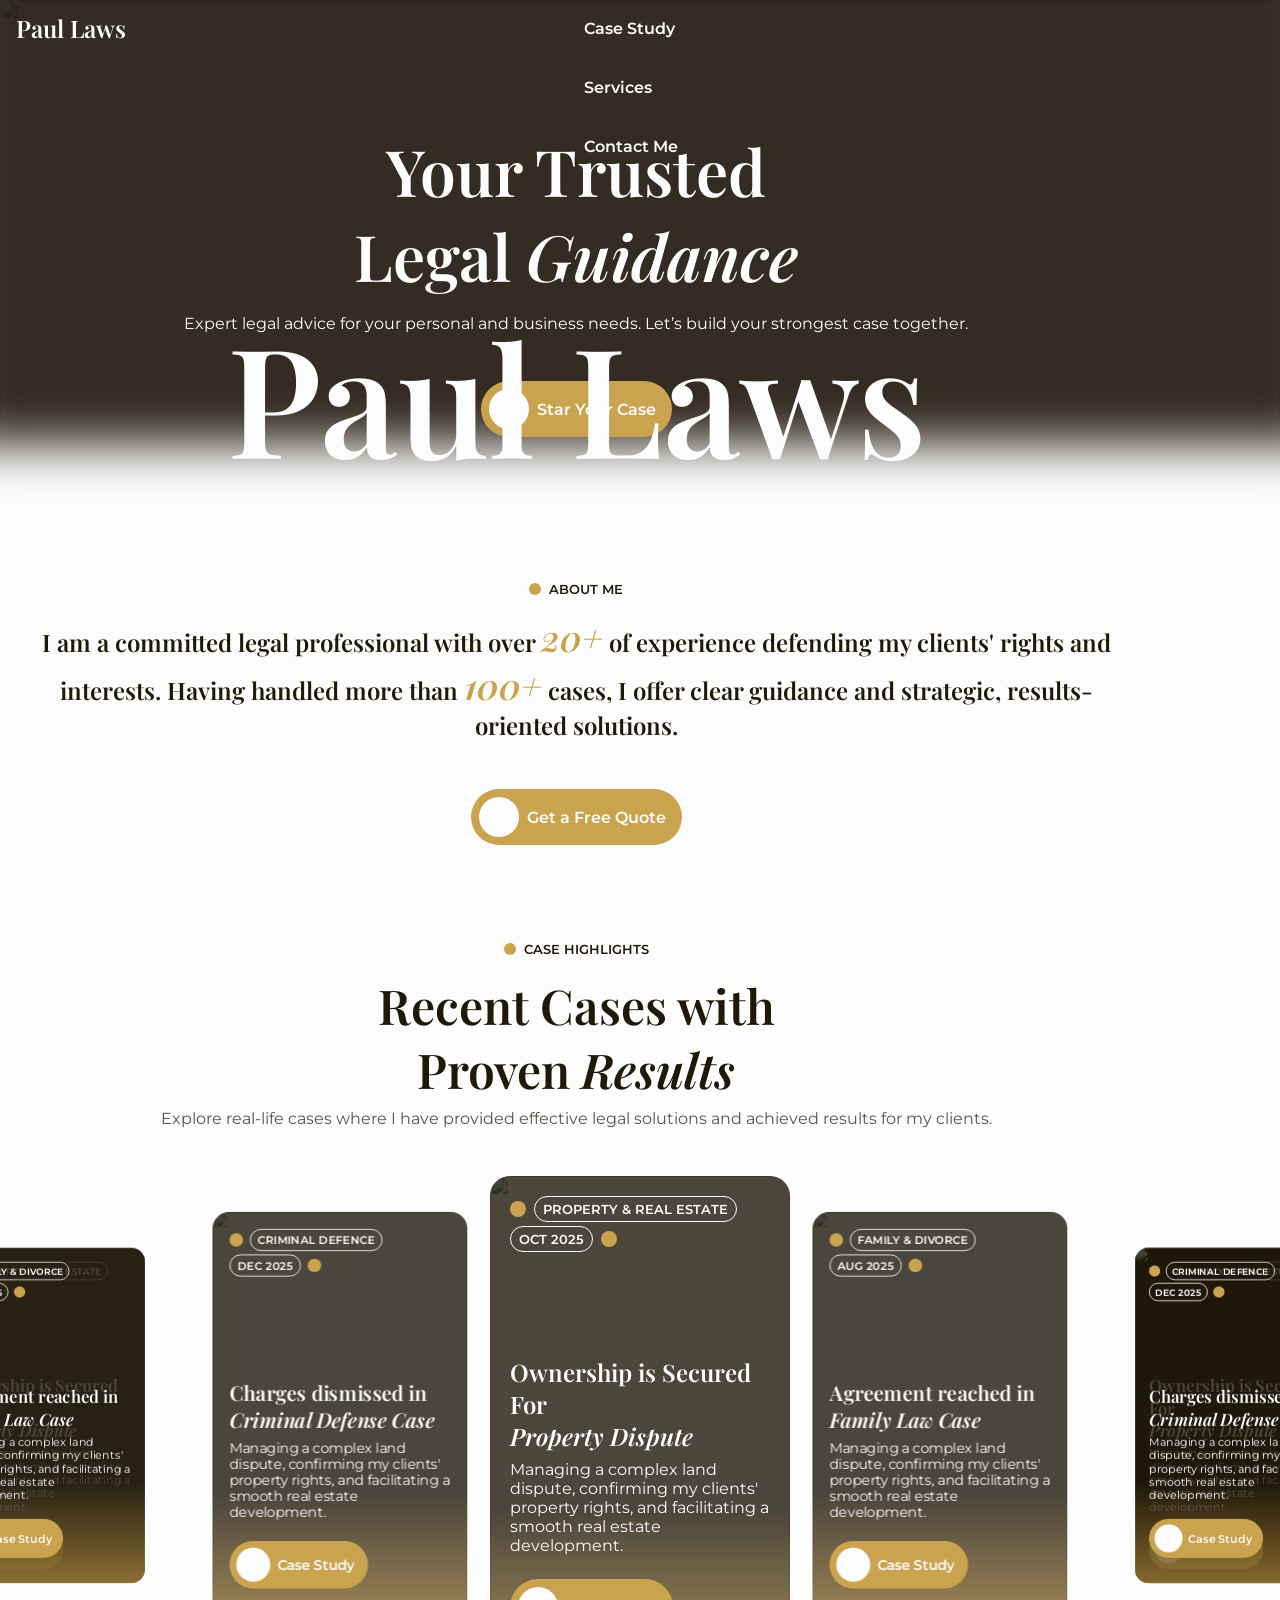
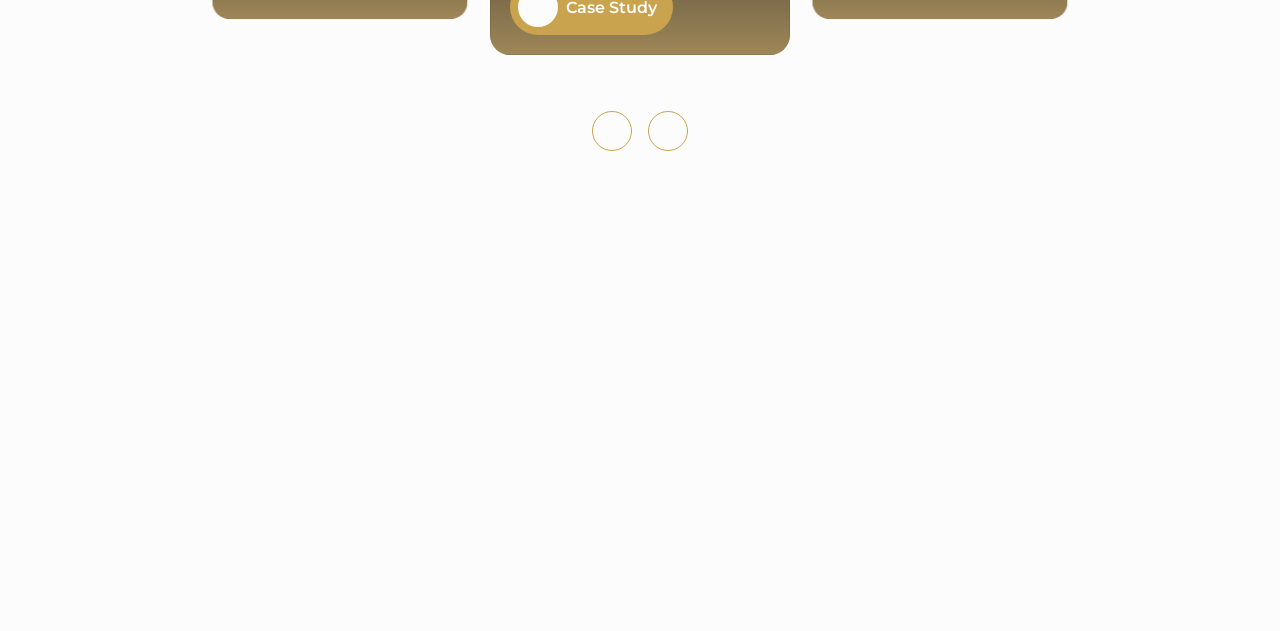
==== index.html @ 3113abe1 "Swiper.js for Case Section, completed" ====
<!DOCTYPE html>
<html lang="en">

	<head>
		<meta charset="UTF-8">
		<meta name="description"
			content="Professional lawyer offering legal services, expert advice, and personalized solutions for your legal needs.">
		<meta name="robots" content="index, follow">
		<meta name="viewport" content="width=device-width, initial-scale=1.0">

		<!--=============== FAVICON ===============-->
		<link rel="shortcut icon" href="assets/img/favicon.png" type="image/x-icon">

		<!--=============== REMIXICONS ===============-->
		<link rel="stylesheet" href="https://cdn.jsdelivr.net/npm/remixicon@4.9.0/fonts/remixicon.css">

		<!--=============== SWIPER CSS ===============-->
		<link rel="stylesheet" href="https://cdn.jsdelivr.net/npm/swiper@8.4.7/swiper-bundle.min.css">

		<!--=============== CSS ===============-->
		<link rel="stylesheet" href="assets/css/styles.css">

		<title>Lawyer | Legal Services & Expert Advice | LokyWebDev</title>
	</head>

	<body>
		<!--==================== HEADER & NAV ====================-->
		<header class="header" id="header">
			<nav class="nav container">
				<a href="/index.html" class="nav__logo">Paul Laws</a>

				<div class="nav__menu" id="nav-menu">
					<ul class="nav__list">
						<li>
							<a href="#home" class="nav__link active-link">Home</a>
						</li>

						<li>
							<a href="#about" class="nav__link">About</a>
						</li>

						<li>
							<a href="#case" class="nav__link">Case Study</a>
						</li>

						<li>
							<a href="#services" class="nav__link">Services</a>
						</li>

						<li>
							<a href="#contact" class="nav__link">Contact Me</a>
						</li>
					</ul>

					<!-- Close -->
					<button class="nav__close" id="nav-close" aria-label="Close menu">
						<i class="ri-close-large-line"></i>
					</button>
				</div><!-- /.nav__menu -->

				<!-- Toggle -->
				<button class="nav__toggle" id="nav-toggle" aria-label="Toggle menu">
					<i class="ri-menu-line"></i>
				</button>
			</nav>
		</header>

		<!--==================== MAIN ====================-->
		<main class="main">
			<!--==================== HOME SECTION ====================-->
			<section class="home section" id="home">
				<img src="assets/img/home-bg.png" alt="" class="home__bg">
				<div class="home__shadow"></div>

				<div class="home__container container grid">
					<div class="home__data">
						<h1 class="home__title">
							Your Trusted <br>
							Legal <span>Guidance</span>
						</h1>

						<p class="home__description">
							Expert legal advice for your personal and business needs. Let’s build
							your strongest case together.
						</p>

						<a href="#contact" class="button">
							<div>
								<i class="ri-arrow-right-up-long-line"></i>
							</div>

							<span>Star Your Case</span>
						</a>
					</div><!-- /.home__data -->

					<div class="home__image">
						<img src="assets/img/home-perfil.png" alt="" class="home__img">
						<img src="assets/img/home-stamp.svg" alt="" class="home__stamp">
					</div><!-- /.home__image -->

					<h2 class="home__name">Paul Laws</h2>
				</div><!-- /.home__container -->
			</section>

			<!--==================== ABOUT SECTION ====================-->
			<section class="about section" id="about">
				<div class="about__container container grid">
					<div class="about__data">
						<span class="section__subtitle">
							<div></div>
							ABOUT ME
						</span>

						<p class="about__description">
							I am a committed legal professional with over <span>20+</span> of experience defending my
							clients' rights and interests. Having handled more than <span>100+</span> cases, I offer
							clear guidance and strategic, results-oriented solutions.
						</p>

						<a href="#contact" class="button">
							<div>
								<i class="ri-arrow-right-up-long-line"></i>
							</div>

							<span>Get a Free Quote</span>
						</a>
					</div><!-- /.about__data -->
				</div><!-- /.about__container -->
			</section>

			<!--==================== CASE SECTION ====================-->
			<section class="case section" id="case">
				<div class="case__container grid">
					<div class="section__header container">
						<div>
							<span class="section__subtitle">
								<div></div>
								CASE HIGHLIGHTS
							</span>

							<h2 class="section__title">
								Recent Cases with <br>
								Proven <span>Results</span>
							</h2>
						</div>

						<p class="section__description">
							Explore real-life cases where I have provided effective legal solutions and achieved
							results for my clients.
						</p>
					</div><!-- /.section__header -->

					<div class="case__swiper swiper">
						<div class="swiper-wrapper">
							<article class="case__card swiper-slide">
								<img src="assets/img/case-1.png" alt="" class="case__img">
								<div class="case__gradient"></div>

								<div class="case__state">
									<div class="case__circle"></div>
									<p class="case__text">PROPERTY & REAL ESTATE</p>
								</div><!-- /.case__state -->

								<div class="case__date">
									<div class="case__circle"></div>
									<p class="case__text">OCT 2025</p>
								</div><!-- /.case__date -->

								<div class="case__data">
									<h3 class="case__title">
										Ownership is Secured For <br> 
										<span>Property Dispute</span>
									</h3>

									<p class="case__description">
										Managing a complex land dispute, confirming my clients' property rights, and
										facilitating a smooth real estate development.
									</p>

									<a href="assets/pages/case1.html" class="button">
										<div>
											<i class="ri-arrow-right-up-long-line"></i>
										</div>

										<span>Case Study</span>
									</a>
								</div><!-- /.case__data -->
							</article>

							<article class="case__card swiper-slide">
								<img src="assets/img/case-2.png" alt="" class="case__img">
								<div class="case__gradient"></div>

								<div class="case__state">
									<div class="case__circle"></div>
									<p class="case__text">FAMILY & DIVORCE</p>
								</div><!-- /.case__state -->

								<div class="case__date">
									<div class="case__circle"></div>
									<p class="case__text">AUG 2025</p>
								</div><!-- /.case__date -->

								<div class="case__data">
									<h3 class="case__title">
										Agreement reached in <br> 
										<span>Family Law Case</span>
									</h3>

									<p class="case__description">
										Managing a complex land dispute, confirming my clients' property rights, and
										facilitating a smooth real estate development.
									</p>

									<a href="assets/pages/case2.html" class="button">
										<div>
											<i class="ri-arrow-right-up-long-line"></i>
										</div>

										<span>Case Study</span>
									</a>
								</div><!-- /.case__data -->
							</article>

							<article class="case__card swiper-slide">
								<img src="assets/img/case-3.png" alt="" class="case__img">
								<div class="case__gradient"></div>

								<div class="case__state">
									<div class="case__circle"></div>
									<p class="case__text">CRIMINAL DEFENCE</p>
								</div><!-- /.case__state -->

								<div class="case__date">
									<div class="case__circle"></div>
									<p class="case__text">DEC 2025</p>
								</div><!-- /.case__date -->

								<div class="case__data">
									<h3 class="case__title">
										Charges dismissed in <br> 
										<span>Criminal Defense Case</span>
									</h3>

									<p class="case__description">
										Managing a complex land dispute, confirming my clients' property rights, and
										facilitating a smooth real estate development.
									</p>

									<a href="assets/pages/case3.html" class="button">
										<div>
											<i class="ri-arrow-right-up-long-line"></i>
										</div>

										<span>Case Study</span>
									</a>
								</div><!-- /.case__data -->
							</article>
						</div><!-- /.swiper-wrapper -->
					</div><!-- /.swiper -->

					<!-- Navigation buttons -->
					<div class="swiper-button-prev">
						<i class="ri-arrow-left-s-line"></i>
					</div>
					<div class="swiper-button-next">
						<i class="ri-arrow-right-s-line"></i>
					</div>
				</div><!-- /.case__container -->
			</section>

			<!--==================== PROCESS SECTION ====================-->
			<section class="process section">

			</section>

			<!--==================== SERVICES SECTION ====================-->
			<section class="services section" id="services">

			</section>

			<!--==================== QUESTIONS SECTION ====================-->
			<section class="questions section">

			</section>

			<!--==================== CLIENTS SECTION ====================-->
			<section class="clients section">

			</section>

			<!--==================== CONTACT SECTION ====================-->
			<section class="contact section" id="contact">

			</section>
		</main>

		<!--==================== FOOTER ====================-->
		<footer class="footer">

		</footer>

		<!--========== SCROLL UP ==========-->


		<!--=============== SCROLLREVEAL ===============-->
		<script src="https://cdnjs.cloudflare.com/ajax/libs/scrollReveal.js/4.0.9/scrollreveal.min.js"></script>

		<!--=============== SWIPER JS ===============-->
		<script src="https://cdn.jsdelivr.net/npm/swiper@8.4.7/swiper-bundle.min.js"></script>

		<!--=============== EMAIL JS ===============-->
		<script src="https://cdn.jsdelivr.net/npm/@emailjs/browser@4/dist/email.min.js"></script>

		<!--=============== MAIN JS ===============-->
		<script src="assets/js/main.js"></script>
	</body>

</html>
---- assets/css/styles.css ----
/*=============== GOOGLE FONTS - Insert link for typography ===============*/
@import url("https://fonts.googleapis.com/css2?family=Montserrat:ital,wght@0,100..900;1,100..900&family=Playfair+Display:ital,wght@0,400..900;1,400..900&display=swap");

/*=============== VARIABLES CSS ===============*/
:root {
	--header-height: 3.5rem;

	/*========== Colors ==========*/
	/*Color mode HSL(hue, saturation, lightness)*/
	--first-color: hsl(41, 54%, 55%);
	--first-color-alt: hsl(41, 54%, 50%);
	--second-color: hsl(35, 50%, 8%);
	--title-color: hsl(41, 60%, 8%);
	--text-color: hsl(41, 8%, 32%);
	--white-color: hsl(0, 0%, 99%);
	--gray-color: hsl(0, 0%, 85%);
	--body-color: hsl(0, 0%, 99%);
	--container-color: hsl(0, 0%, 100%);

	/*========== Font and typography ==========*/
	/*.5rem = 8px | 1rem = 16px ...*/
	--body-font: "Montserrat", sans-serif;
	--second-font: "Playfair Display", serif;
	--font-italic: italic;
	--biggest-font-size: 4rem;
	--bigger-font-size: 2.375rem;
	--big-font-size: 1.75rem;
	--h1-font-size: 1.5rem;
	--h2-font-size: 1.25rem;
	--h3-font-size: 1rem;
	--normal-font-size: 0.938rem;
	--small-font-size: 0.813rem;
	--smaller-font-size: 0.75rem;

	/*========== Font weight ==========*/
	--font-regular: 400;
	--font-medium: 500;
	--font-semi-bold: 600;

	/*========== z index ==========*/
	--z-tooltip: 10;
	--z-fixed: 100;
}

/*========== Responsive typography ==========*/
@media (width >= 1150px) {
	:root {
		--biggest-font-size: 9.5rem;
		--bigger-font-size: 4rem;
		--big-font-size: 3rem;
		--h1-font-size: 2.25rem;
		--h2-font-size: 1.5rem;
		--h3-font-size: 1.25rem;
		--normal-font-size: 1rem;
		--small-font-size: 0.875rem;
		--smaller-font-size: 0.813rem;
	}
}

/*=============== BASE ===============*/
* {
	box-sizing: border-box;
	padding: 0;
	margin: 0;
}

html {
	scroll-behavior: smooth;
}

body,
input,
button,
textarea {
	font-family: var(--body-font);
	font-size: var(--normal-font-size);
}

body {
	background-color: var(--body-color);
	color: var(--text-color);
}

input,
button,
textarea {
	background: none;
	border: none;
	outline: none;
}

h1, h2, h3, h4 {
	color: var(--title-color);
	font-weight: var(--font-semi-bold);
	font-family: var(--second-font);
}

ul {
	list-style: none;
}

a {
	text-decoration: none;
}

img {
	display: block;
	max-width: 100%;
	height: auto;
}

/*=============== REUSABLE CSS CLASSES ===============*/
.container {
	max-width: 1120px;
	margin-inline: 1rem;
}

.grid {
	display: grid;
	gap: 1.5rem;
}

.section {
	padding-block: 5rem 1rem;
}

.section__title {
	text-align: center;
	font-size: var(--big-font-size);
	margin-bottom: 0.5rem;
}

.section__title span {
	font-style: var(--font-italic);
}

.section__subtitle {
	font-size: var(--smaller-font-size);
	font-weight: var(--font-semi-bold);
	text-transform: uppercase;
	color: var(--title-color);
	margin-bottom: 1rem;
	display: flex;
	align-items: center;
	justify-content: center;
	column-gap: 0.5rem;
}

.section__subtitle div {
	width: 12px;
	height: 12px;
	background-color: var(--first-color);
	border-radius: 50%;
}

.section__description {
	text-align: center;
}

.main {
	overflow: hidden;
}

/*=============== HEADER & NAV ===============*/
.header {
	position: fixed;
	width: 100%;
	top: 0;
	left: 0;
	background-color: transparent;
	z-index: var(--z-fixed);
	transition: background-color 0.4s, box-shadow 0.4s;
}

.nav {
	height: var(--header-height);
	display: flex;
	justify-content: space-between;
	align-items: center;
}

.nav__logo {
	color: var(--white-color);
	font: var(--font-semi-bold) var(--h2-font-size) var(--second-font);
	transition: color 0.4s;
}

.nav__toggle {
	color: var(--white-color);
	font-size: 1.5rem;
	cursor: pointer;
	transition: color 0.4s;
}

/* Navigation for mobile devices */
@media (width <= 1150px) {
	.nav__menu {
		position: fixed;
		top: 0;
		right: -100%;
		background-color: hsla(35, 50%, 8%, 0.9);
		width: 80%;
		height: 100%;
		backdrop-filter: blur(8px);
		padding: 6rem 0 2rem 3rem;
		z-index: var(--z-fixed);
		transition: right 0.4s;
	}
}

.nav__list {
	display: flex;
	flex-direction: column;
	row-gap: 2.5rem;
}

.nav__link {
	color: var(--white-color);
	font-weight: var(--font-semi-bold);
	transition: color 0.4s;
}

.nav__link:hover {
	color: var(--first-color);
}

.nav__close {
	position: absolute;
	top: 1rem;
	right: 1rem;
	color: var(--white-color);
	font-size: 1.5rem;
	cursor: pointer;
}

/* Show menu */
.show-menu {
	right: 0;
}

/* Change header styles */
.scroll-header {
	background-color: var(--body-color);
	box-shadow: 0 2px 16px hsla(0, 0%, 0%, 0.1);
}

.scroll-header :is(.nav__logo, .nav__toggle) {
	color: var(--title-color);
}

/* Active link */


/*=============== HOME SECTION ===============*/
.home {
	position: relative;
}

.home__bg, 
.home__shadow {
	position: absolute;
	top: 0;
	left: 0;
	width: 100%;
	height: 100%;
}

.home__bg {
	object-fit: cover;
	object-position: center;
	z-index: 1;
}

.home__shadow {
	background-color: hsla(35, 50%, 8%, 0.9);
	box-shadow: inset 0 -96px 48px -40px var(--body-color);
	z-index: 5;
}

.home__container {
	position: relative;
	z-index: 10;
	padding-top: 3rem;
	row-gap: 3rem;
}

.home__data {
	text-align: center;
}

.home__title {
	color: var(--white-color);
	font-size: var(--bigger-font-size);
	margin-bottom: 1rem;
}

.home__title span {
	font-style: var(--font-italic);
}

.home__description {
	color: var(--white-color);
	margin-bottom: 3rem;
}

.home__image {
	position: relative;
	justify-self: center;
}

.home__img {
	width: 340px;
	mask-image: linear-gradient(to bottom, hsl(0, 0%, 0%) 80%, 
	                                         transparent 95%);
}

.home__stamp {
	position: absolute;
	top: 4rem;
	right: 1rem;
	width: 70px;
}

.home__name {
	position: absolute;
	bottom: -0.75rem;
	justify-self: center;
	font-size: var(--biggest-font-size);
	color: var(--white-color);
}

/*=============== BUTTON ===============*/
.button {
	background: var(--first-color);
	color: var(--white-color);
	font-weight: var(--font-semi-bold);
	display: inline-flex;
	align-items: center;
	column-gap: 0.5rem;
	padding: 0.5rem 1rem 0.5rem 0.5rem;
	border-radius: 4rem;
	transition: background-color 0.4s, box-shadow 0.4s;
}

.button div {
	width: 40px;
	height: 40px;
	background-color: var(--white-color);
	border-radius: 50%;
	display: grid;
	place-items: center;
}

.button i {
	color: var(--first-color);
	font-weight: initial;
	font-size: 1.5rem;
}

.button:hover {
	background-color: var(--first-color-alt);
	box-shadow: 0 8px 24px hsla(41, 54%, 55%, 0.3);
}

/*=============== ABOUT SECTION ===============*/
.about__data {
	text-align: center;
}

.about__description {
	font: var(--font-semi-bold) var(--h2-font-size) var(--second-font);
	color: var(--title-color);
	margin-bottom: 3rem; 
}

.about__description span {
	color: var(--first-color);
	font-style: var(--font-italic);
	font-size: var(--h1-font-size);
}

/*=============== CASE SECTION ===============*/
.case__container {
	position: relative;
	row-gap: 3rem;
}

.case__card {
	position: relative;
	width: 300px;
	border-radius: 1.25rem;
	padding: 1.25rem;
	overflow: hidden;
	display: grid;
	grid-template-rows: max-content;
}

.case__img, 
.case__gradient {
	position: absolute;
	top: 0;
	left: 0;
	width: 100%;
	height: 100%;
}

.case__img {
	object-fit: cover;
	object-position: center;
	z-index: 1;
}

.case__gradient {
	background: linear-gradient(180deg, hsla(40, 51%, 8%, 0.8) 70%,
										  hsla(40, 50%, 35%, 0.8) 100%);
	z-index: 5;
}

.case__state, 
.case__date {
	position: relative;
	z-index: 10;
	display: flex;
	column-gap: 0.5rem;
	align-items: center;
	align-self: flex-start;
}

.case__text {
	color: var(--white-color);
	font-weight: var(--font-semi-bold);
	font-size: var(--smaller-font-size);
	text-transform: uppercase;
	border: 1px solid var(--white-color);
	padding: 0.25rem 0.5rem;
	border-radius: 2rem;
}

.case__circle {
	width: 16px;
	height: 16px;
	background-color: var(--first-color);
	border-radius: 50%;
}

.case__state {
	margin-bottom: 0.25rem;
}

.case__date .case__text {
	order: -1;
}

.case__data {
	position: relative;
	z-index: 10;
	margin-top: 6.5rem;
	align-self: flex end;
}

.case__title {
	color: var(--white-color);
	font-size: var(--h2-font-size);
	margin-bottom: 0.5rem;
}

.case__title span {
	font-style: var(--font-italic);
}

.case__description {
	color: var(--white-color);
	margin-bottom: 1.5rem;
}

/* Swiper class */
.case__swiper {
	width: 100%;
	height: 100%;
	padding-bottom: 5rem;
}

.case .swiper-button-prev::after, 
.case .swiper-button-next::after {
	content: '';
}

.case :is(.swiper-button-prev, .swiper-button-next) {
	top: initial;
	left: initial;
	bottom: -1rem;
	margin: initial;
	width: 40px;
	height: 40px;
	background-color: var(--body-color);
	border: 1px solid var(--first-color);
	border-radius: 2rem;
	color: var(--first-color);
	font-size: 2rem;
	transition: background-color 0.4s, color 0.4s;
}

.case :is(.swiper-button-prev:hover, .swiper-button-next:hover) {
	background-color: var(--first-color);
	color: var(--white-color);
}

.case .swiper-button-prev { 
	left: calc(50% - 3rem);
}

.case .swiper-button-next {
	right: calc(50% - 3rem);
}

/* STUDY PAGES */
.study {
	padding-block: 5rem 3rem;
}

.study .section__header {
	text-align: center;
}

.study__title {
	font-size: var(--h2-font-size);
	border-bottom: 1px solid var(--gray-color);
	padding-bottom: 0.5rem;
	margin-bottom: 1rem;
}

.study__container {
	margin-top: 1.5rem;
	background-color: var(--container-color);
	box-shadow: 0 4px 24px hsla(0, 0%, 0%, 0.1);
	border-radius: 1rem;
	padding-bottom: 2rem;
}

.study__header {
	background-color: var(--second-color);
	color: var(--white-color);
	padding: 1rem;
	padding: 2rem 1rem;
	border-radius: 1rem 1rem 0 0;
}

.study__header-file {
	display: flex;
	column-gap: 0.5rem;
	align-items: center;
	margin-bottom: 0.75rem;
}

.study__header-circle {
	width: 16px;
	height: 16px;
	background-color: var(--first-color);
	border-radius: 50%;
}

.study__header-number {
	border: 1px solid var(--first-color);
	padding: 0.25rem 0.5rem;
	border-radius: 4rem;
	font-size: var(--small-font-size);
}

.study__header-status {
	background-color: var(--first-color);
	padding: 0.25rem 0.5rem;
	font-size: var(--small-font-size);
	border-radius: 4rem;
	width: max-content;
	margin-bottom: 1rem;
}

.study__header-title {
	color: var(--white-color);
	font-size: var(--big-font-size);
	margin-bottom: 1.5rem;
}

.study__content, .study__area {
	padding-inline: 1rem;
}

.study__area .button {
	justify-self: center;
}

.study__key-list {
	background-color: var(--body-color);
	border: 1px solid var(--gray-color);
	padding: 1rem;
	margin-top: 1rem;
	border-radius: 0.5rem;
}

.study__key-subtitle {
	font-size: var(--h3-font-size);
	margin-bottom: 1rem;
}

.study__key-items {
	display: grid;
	row-gap: 0.5rem;
	list-style: disc;
	padding-left: 1rem;
}

.study__key-item {
	font-size: var(--small-font-size);
}

.study__status-box {
	background-color: var(--body-color);
	border: 1px solid var(--gray-color);
	padding: 1rem;
	border-radius: 0.5rem;
}

.study__status-subtitle {
	font-size: var(--h3-font-size);
	margin-bottom: 1rem;
}

.study__time-group {
	display: grid;
	row-gap: 1rem;
}

.study__time-info {
	display: grid;
	row-gap: 0.5rem;
}

.study__time-subtitle {
	font-size: var(--h3-font-size);
}

.study__time-date {
	font-size: var(--smaller-font-size);
}

.study__time-description {
	font-size: var(--small-font-size);
}

.study__specs {
	background-color: var(--body-color);
	border: 1px solid var(--gray-color);
	padding: 1rem;
	border-radius: 1rem;
}

.study__specs-group {
	display: grid;
	row-gap: 1rem;
}

.study__specs-subtitle {
	font-size: var(--h3-font-size);
}

.study__specs-date {
	font-size: var(--small-font-size);
}

.study__doc {
	background-color: var(--body-color);
	border: 1px solid var(--gray-color);
	padding: 1rem;
	border-radius: 1rem;
}

.study__doc-buttons {
	display: grid;
	row-gap: 0.5rem;
}

.study__doc-pdf {
	display: flex;
	align-items: center;
	column-gap: 0.5rem;
	border: 1px solid var(--first-color);
	padding: 0.75rem;
	border-radius: 0.5rem;
	color: var(--title-color);
	font-weight: var(--font-semi-bold);
}

.study__doc-pdf i {
	font-size: 1.5rem;
	font-weight: initial;
	color: var(--first-color);
}

/* STUDY PAGES BREAKPOINTS */
@media (width >= 1150px) {
	.study {
		padding-bottom: 5rem;
	}
	.study .section__header {
		align-items: flex-start;
	}
	.study__container {
		margin-top: 4rem;
		border-radius: 2rem;
		padding-bottom: 3rem;
		grid-template-columns: repeat(2, 480px);
		column-gap: 4rem;
		align-items: flex-start;
		row-gap: 3rem;
	}
	.study__header {
		padding: 3rem;
		border-radius: 2rem 2rem 0 0;
		grid-column: 1/4;
	}
	.study__title {
		font-size: var(--h1-font-size);
	}
	.study__content {
		padding-inline: 3rem 0;
		grid-column: 1/2;
	}
	.study__area {
		padding-inline: 0 3rem;
		grid-column: 2/4;
	}
	.study__area .button {
		justify-self: flex-start;
	}
	.study__key-list, .study__status-box, .study__specs {
		padding: 2rem;
		border-radius: 1rem;
	}
	.study__time-group {
		row-gap: 1.25rem;
	}
	.study__specs-group {
		row-gap: 1.5rem;
	}
}

/*=============== PROCESS SECTION ===============*/


/*=============== SERVICES SECTION ===============*/


/* SERVICES PAGES */


/* SERVICE PAGES BREAKPOINTS */


/*=============== QUESTIONS SECTION ===============*/


/* Hide text */


/* Show text */


/* Rotate icon */


/*=============== CLIENTS SECTION ===============*/


/* Swiper class */


/* Swiper card active */


/*=============== CONTACT SECTION ===============*/


/*=============== FOOTER ===============*/


/*=============== SCROLL BAR ===============*/


/*=============== SCROLL UP ===============*/


/* Show Scroll Up */


/*=============== BREAKPOINTS ===============*/
/* For small devices <> */


/* For medium devices <> */

/* For large devices <> */
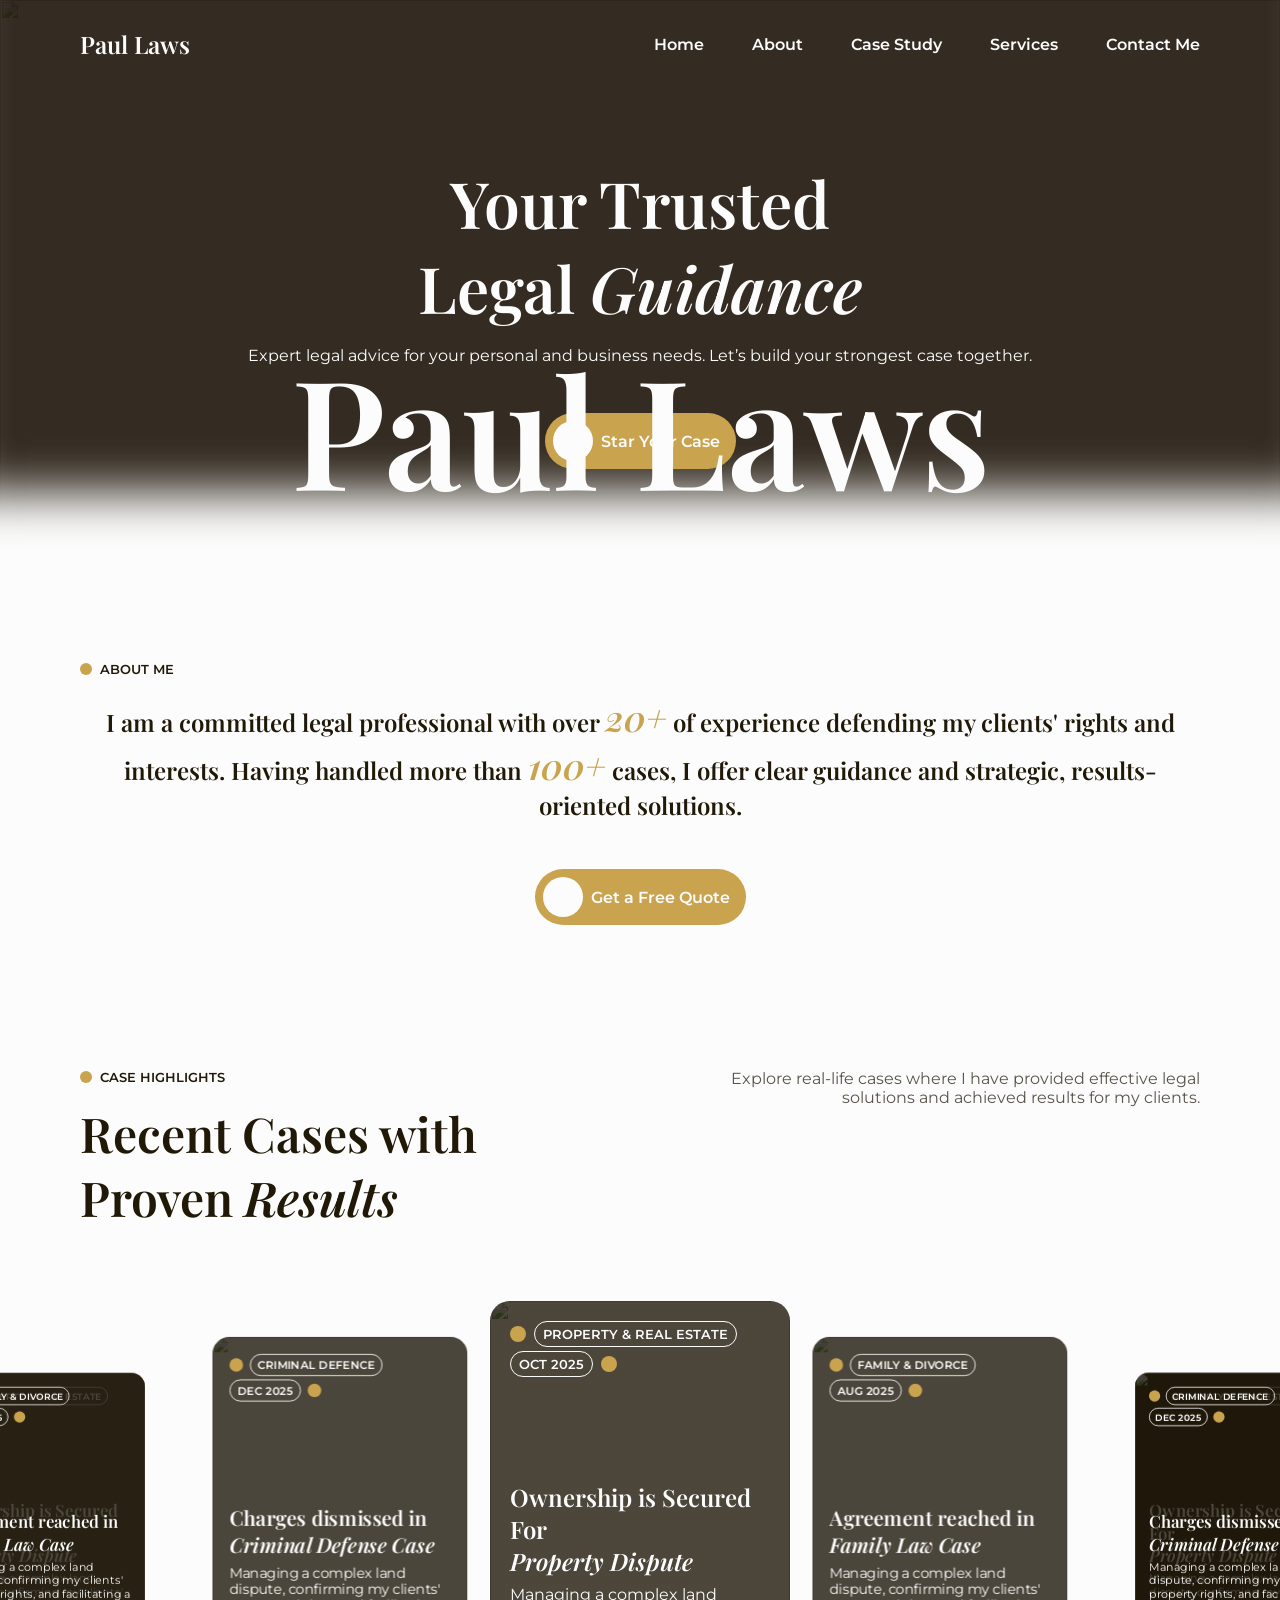
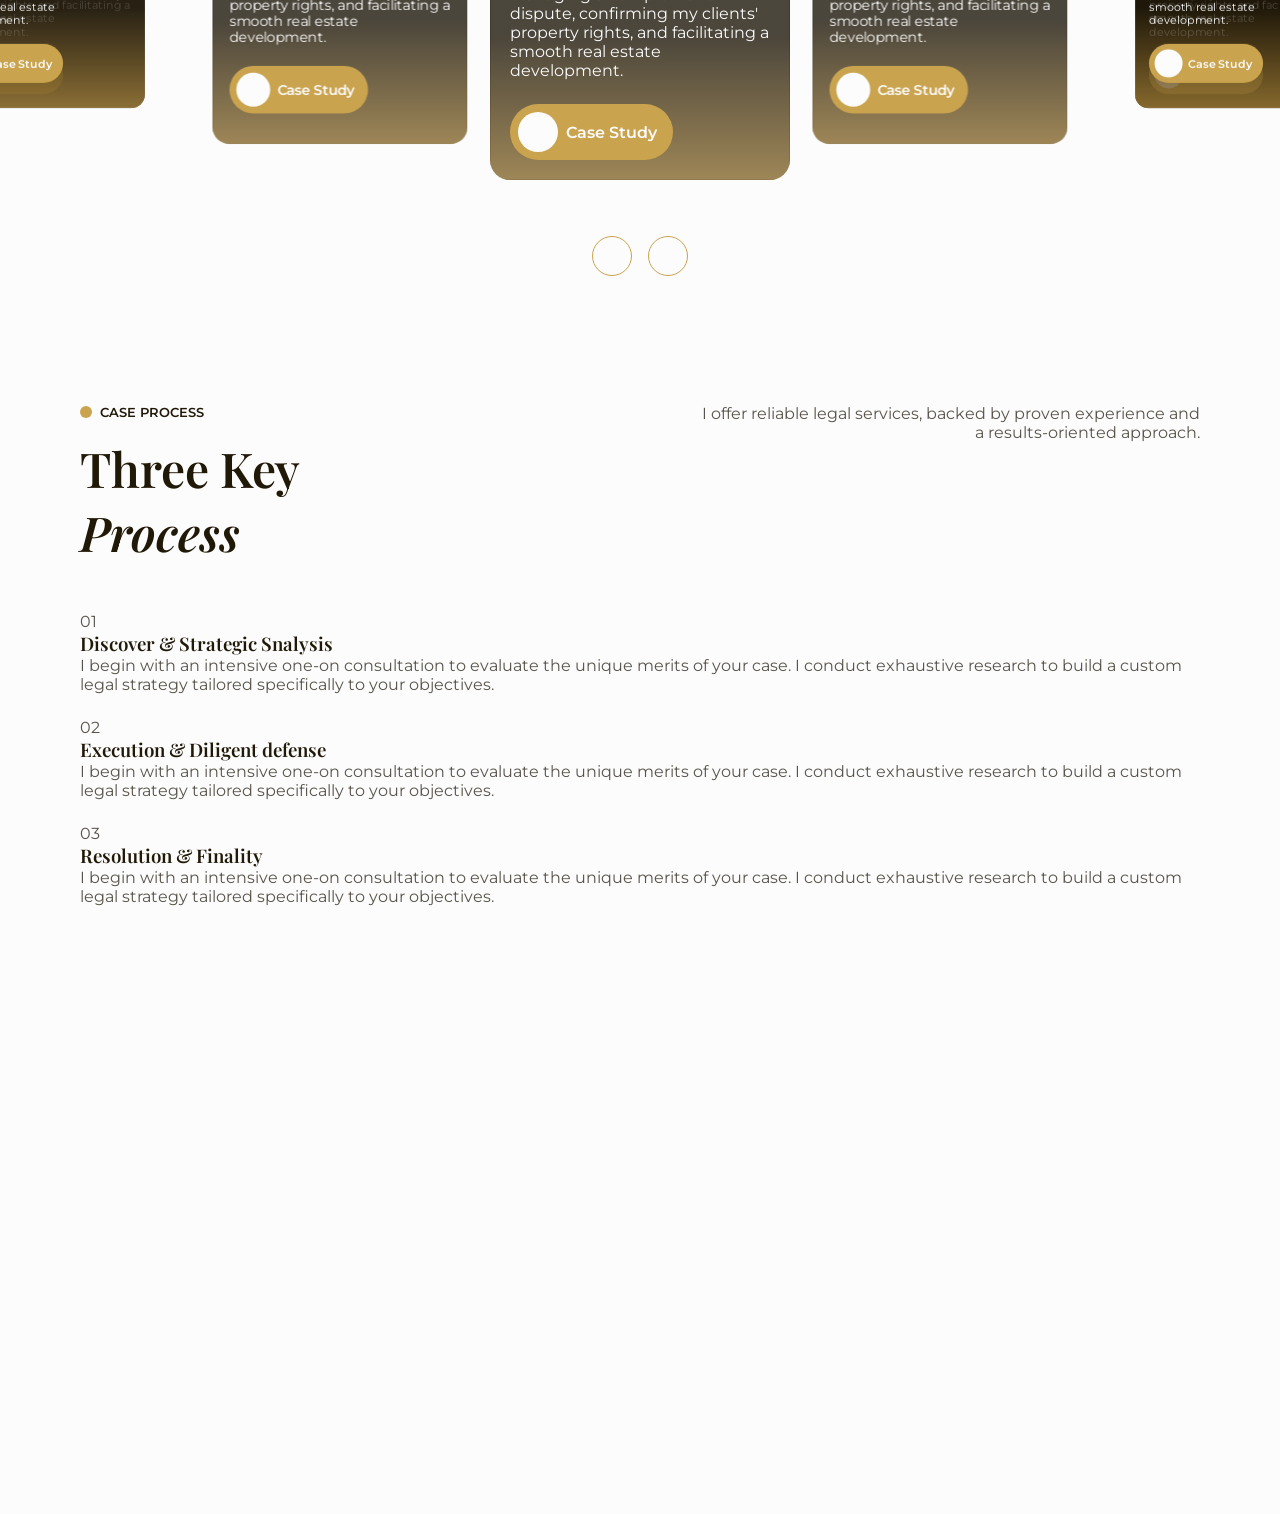
==== commit 8bce1447: "HTML for Process Section, completed" ====
--- a/index.html
+++ b/index.html
@@ -271,7 +271,69 @@
 
 			<!--==================== PROCESS SECTION ====================-->
 			<section class="process section">
-
+				<div class="section__header container">
+					<div>
+						<span class="section__subtitle">
+							<div></div>
+							CASE PROCESS
+						</span>
+
+						<h2 class="section__title">
+							Three Key <br> 
+							<span>Process</span>
+						</h2>
+					</div>
+
+					<p class="section__description">
+						I offer reliable legal services, backed by proven experience and a
+						results-oriented approach.
+					</p>
+				</div><!-- /.section__header -->
+
+				<div class="process__container container grid">
+					<img src="assets/img/process-img.png" alt="" class="process__img">
+
+					<div class="process__content grid">
+						<article class="process__card">
+							<span class="process__number">01</span>
+
+							<div class="process__data">
+								<h3 class="process__title">Discover & Strategic Snalysis</h3>
+								<p class="process__description">
+									I begin with an intensive one-on consultation to evaluate the unique merits of
+									your case. I conduct exhaustive research to build a custom legal strategy
+									tailored specifically to your objectives.
+								</p>
+							</div><!-- /.process__data -->
+						</article>
+
+						<article class="process__card">
+							<span class="process__number">02</span>
+
+							<div class="process__data">
+								<h3 class="process__title">Execution & Diligent defense</h3>
+								<p class="process__description">
+									I begin with an intensive one-on consultation to evaluate the unique merits of
+									your case. I conduct exhaustive research to build a custom legal strategy
+									tailored specifically to your objectives.
+								</p>
+							</div><!-- /.process__data -->
+						</article>
+
+						<article class="process__card">
+							<span class="process__number">03</span>
+
+							<div class="process__data">
+								<h3 class="process__title">Resolution & Finality</h3>
+								<p class="process__description">
+									I begin with an intensive one-on consultation to evaluate the unique merits of
+									your case. I conduct exhaustive research to build a custom legal strategy
+									tailored specifically to your objectives.
+								</p>
+							</div><!-- /.process__data -->
+						</article>
+					</div><!-- /.process__content -->
+				</div><!-- /.process__container -->
 			</section>
 
 			<!--==================== SERVICES SECTION ====================-->
--- a/assets/css/styles.css
+++ b/assets/css/styles.css
@@ -701,9 +701,11 @@
 	.study {
 		padding-bottom: 5rem;
 	}
+
 	.study .section__header {
 		align-items: flex-start;
 	}
+
 	.study__container {
 		margin-top: 4rem;
 		border-radius: 2rem;
@@ -713,14 +715,17 @@
 		align-items: flex-start;
 		row-gap: 3rem;
 	}
+
 	.study__header {
 		padding: 3rem;
 		border-radius: 2rem 2rem 0 0;
 		grid-column: 1/4;
 	}
+
 	.study__title {
 		font-size: var(--h1-font-size);
 	}
+
 	.study__content {
 		padding-inline: 3rem 0;
 		grid-column: 1/2;
@@ -729,16 +734,20 @@
 		padding-inline: 0 3rem;
 		grid-column: 2/4;
 	}
+
 	.study__area .button {
 		justify-self: flex-start;
 	}
+	
 	.study__key-list, .study__status-box, .study__specs {
 		padding: 2rem;
 		border-radius: 1rem;
 	}
+
 	.study__time-group {
 		row-gap: 1.25rem;
 	}
+
 	.study__specs-group {
 		row-gap: 1.5rem;
 	}
@@ -794,10 +803,90 @@
 
 /*=============== BREAKPOINTS ===============*/
 /* For small devices <> */
-
+@media (width >= 1150px) {
+	.container {
+		margin-inline: auto;
+	}
+
+	.section {
+		padding-block: 7rem 2rem;
+	}
+
+	.section__title {
+		margin-bottom: 1.5rem;
+		text-align: initial;
+	}
+
+	.section__subtitle {
+		justify-content: initial;
+	}
+
+	.section__header {
+		display: flex;
+		width: 1120px;
+		justify-content: space-between;
+	}
+
+	.section__description {
+		max-width: 500px;
+		text-align: right;
+		margin-inline: initial;
+	}
+}
 
 /* For medium devices <> */
+@media (width >= 768px) {
+	.nav__menu {
+		width: 50%;
+	}
+}
 
 /* For large devices <> */
-
-
+@media (width >= 1150px) {
+	.container {
+		margin-inline: auto;
+	}
+
+	.section {
+		padding-block: 7rem 2rem;
+	}
+
+	.section__title {
+		margin-bottom: 1.5rem;
+		text-align: initial;
+	}
+
+	.section__subtitle {
+		justify-content: initial;
+	}
+
+	.section__header {
+		display: flex;
+		width: 1120px;
+		justify-content: space-between;
+	}
+
+	.section__description {
+		max-width: 500px;
+		text-align: right;
+		margin-inline: initial;
+	}
+
+	.nav {
+		height: calc(var(--header-height) + 2rem);
+	}
+
+	.nav__toggle, 
+	.nav__close {
+		display: none;
+	}
+
+	.nav__list {
+		flex-direction: row;
+		column-gap: 3rem;
+	}
+
+	.nav__menu {
+		width: initial;
+	}
+}
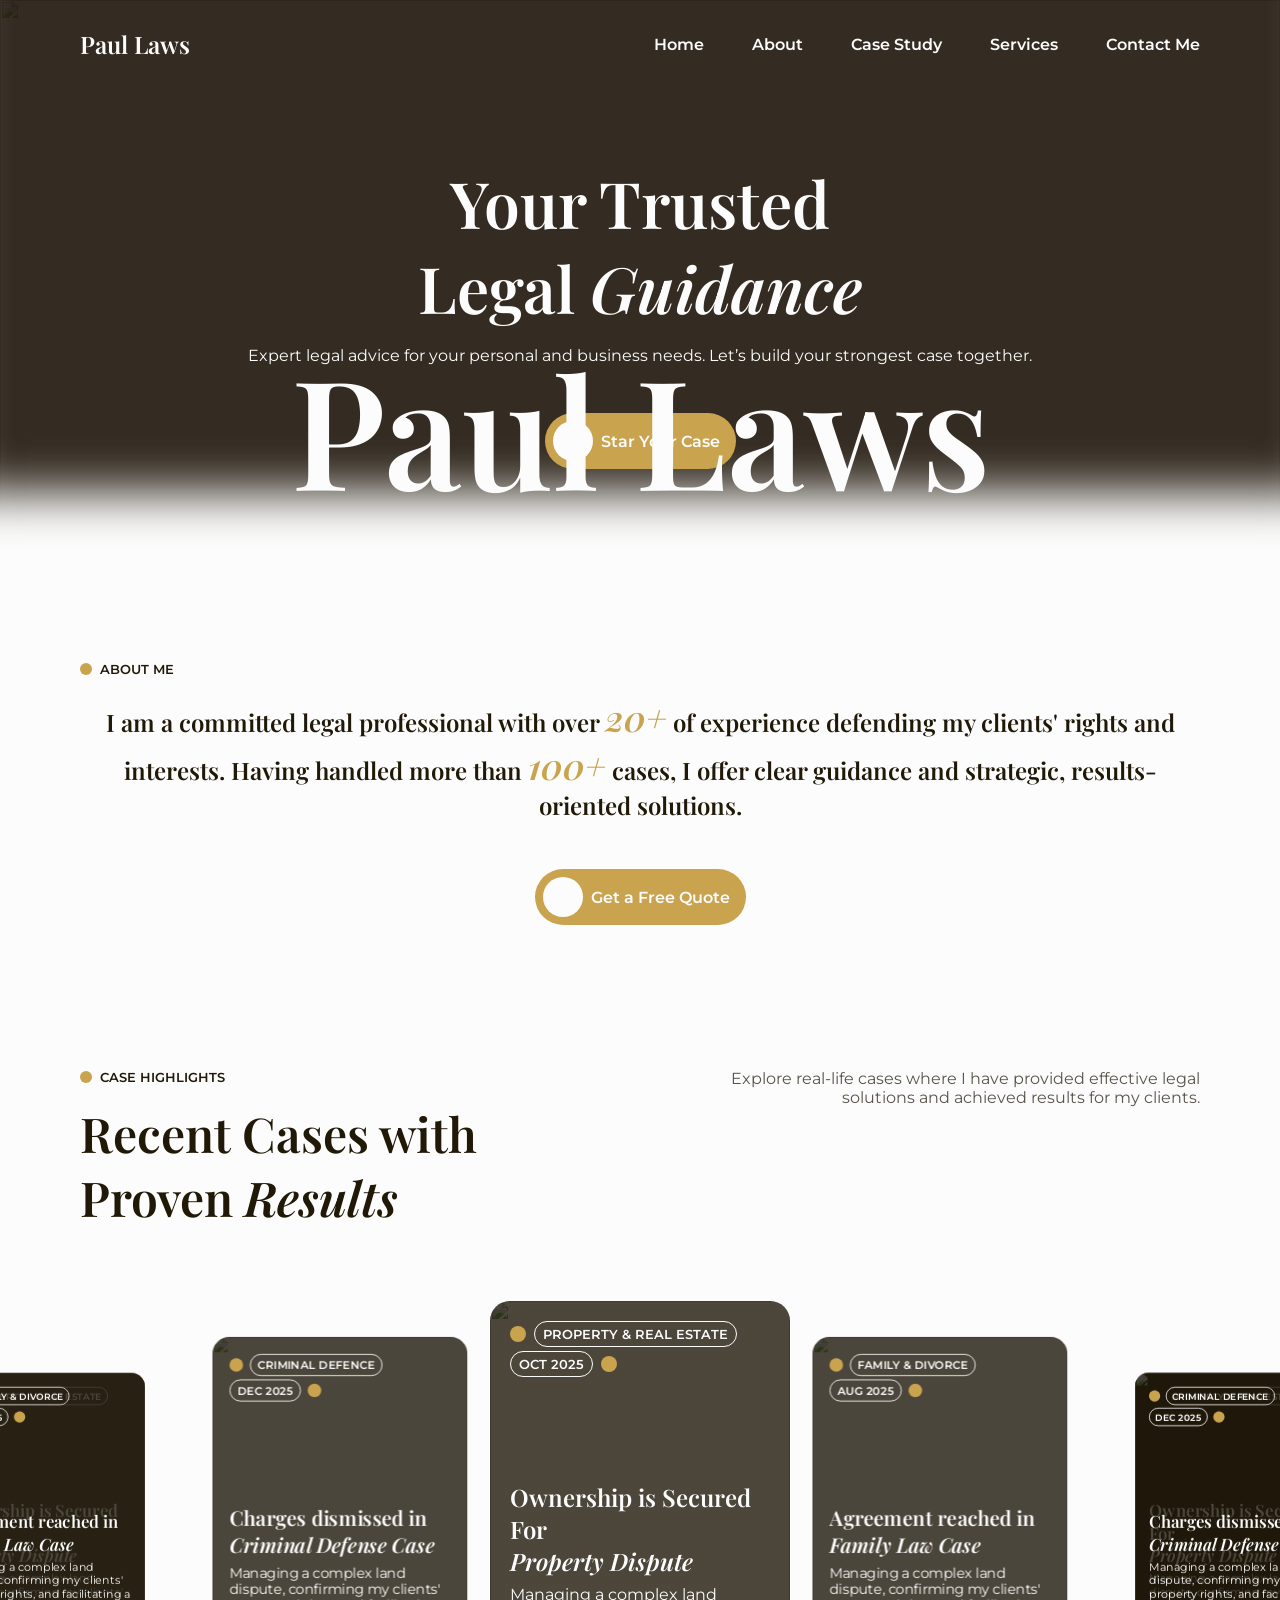
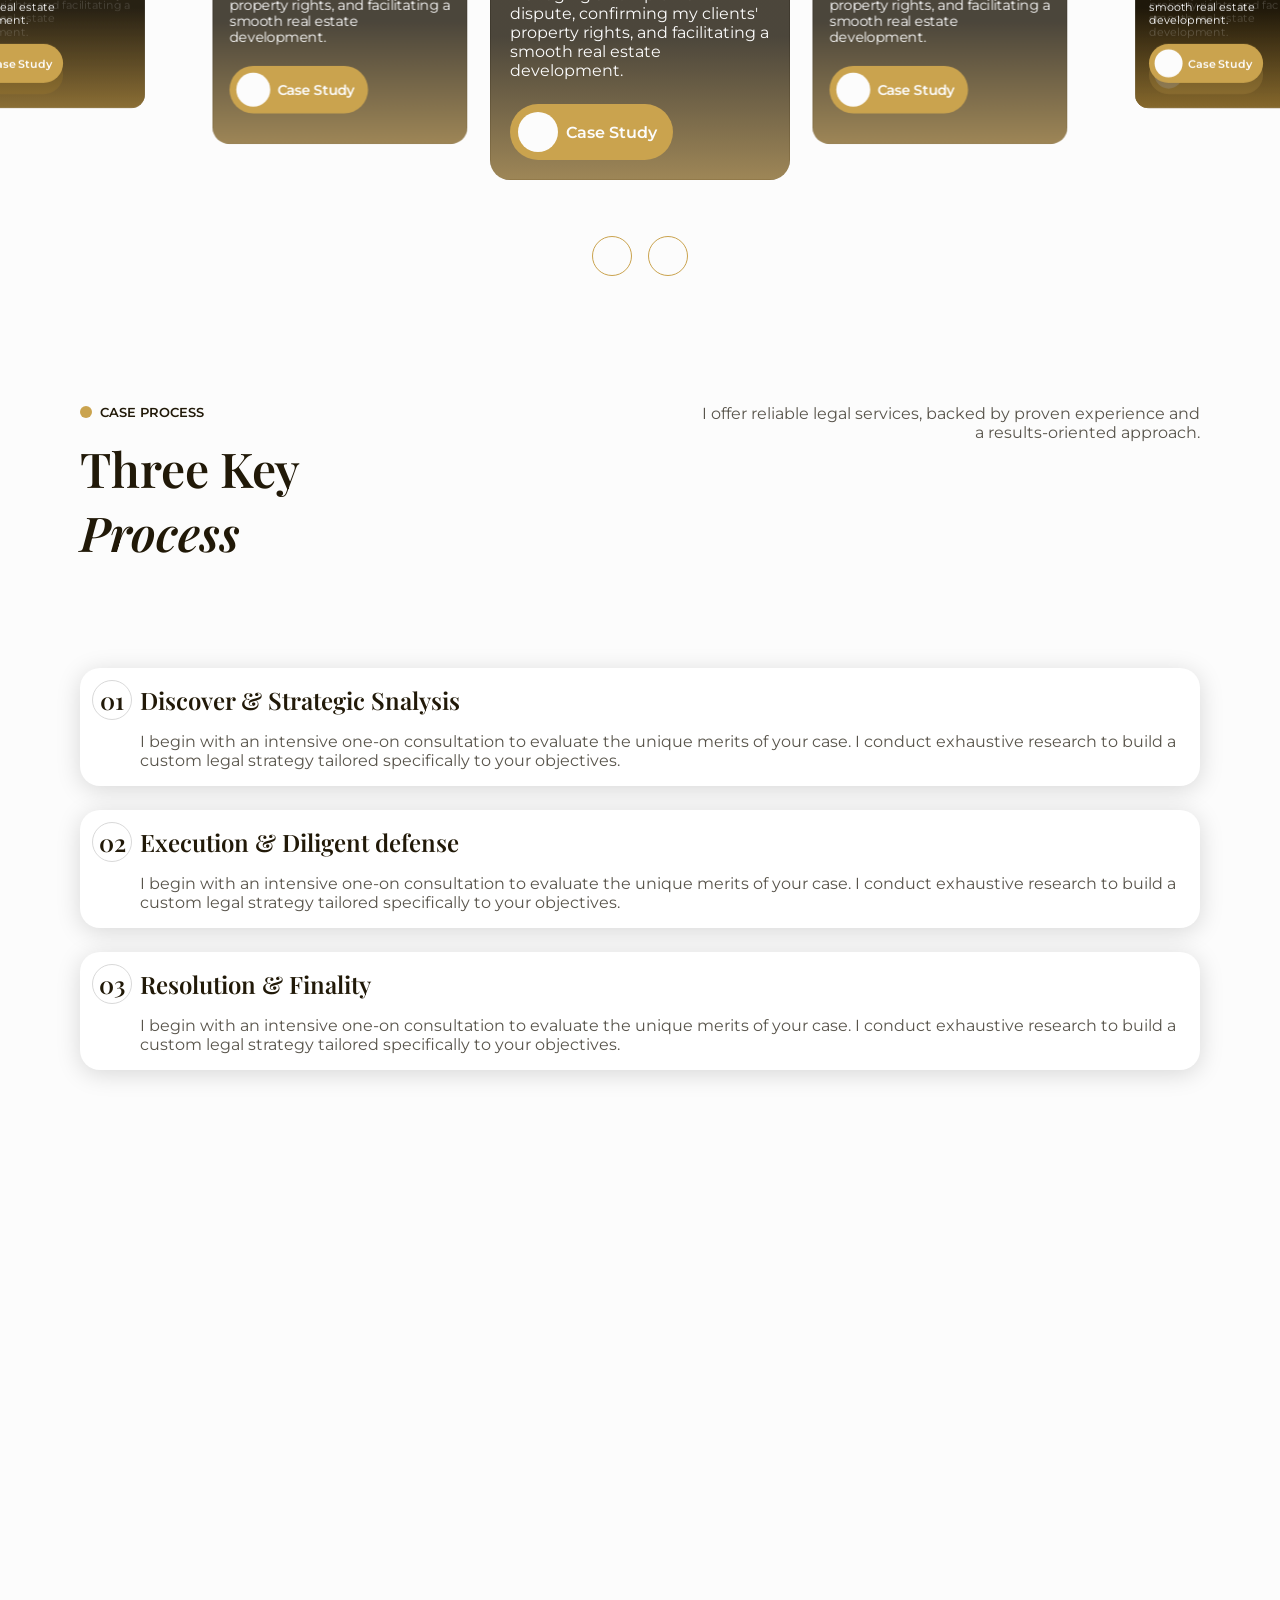
==== commit fed737b9: "CSS for Process Section, completed" ====
--- a/index.html
+++ b/index.html
@@ -338,7 +338,7 @@
 
 			<!--==================== SERVICES SECTION ====================-->
 			<section class="services section" id="services">
-
+				
 			</section>
 
 			<!--==================== QUESTIONS SECTION ====================-->
--- a/assets/css/styles.css
+++ b/assets/css/styles.css
@@ -754,6 +754,54 @@
 }
 
 /*=============== PROCESS SECTION ===============*/
+.process__container {
+	row-gap: 3rem;
+	margin-top: 2rem;
+}
+
+.process__img {
+	width: 280px;
+	justify-self: center;
+}
+
+.process__card {
+	display: flex;
+	column-gap: 0.5rem;
+	background-color: var(--container-color);
+	box-shadow: 0 4px 24px hsla(0, 0%, 0%, 0.15);
+	padding: 0.75rem 0.75rem 1rem;
+	border-radius: 1.25rem;
+	cursor: default;
+	transition: background-color 0.4s, box-shadow 0.4s;
+}
+
+.process__number {
+	width: 40px;
+	height: 40px;
+	border: 1px solid var(--gray-color);
+	flex-shrink: 0;
+	border-radius: 50%;
+	display: grid;
+	place-content: center;
+	font: var(--font-semi-bold) var(--h2-font-size) var(--second-font);
+	color: var(--title-color);
+}
+
+.process__title {
+	font-size: var(--h2-font-size);
+	margin-block: 0.25rem 1rem;
+}
+
+.process__content:has(.process__card:hover) .process__card {
+	background-color: var(--body-color);
+	box-shadow: none;
+}
+
+.process__content:has(.process__card:hover) .process__card:hover {
+	background-color: var(--container-color);
+	box-shadow: 0 4px 24px hsla(0, 0%, 0%, 0.15);
+}
+
 
 
 /*=============== SERVICES SECTION ===============*/
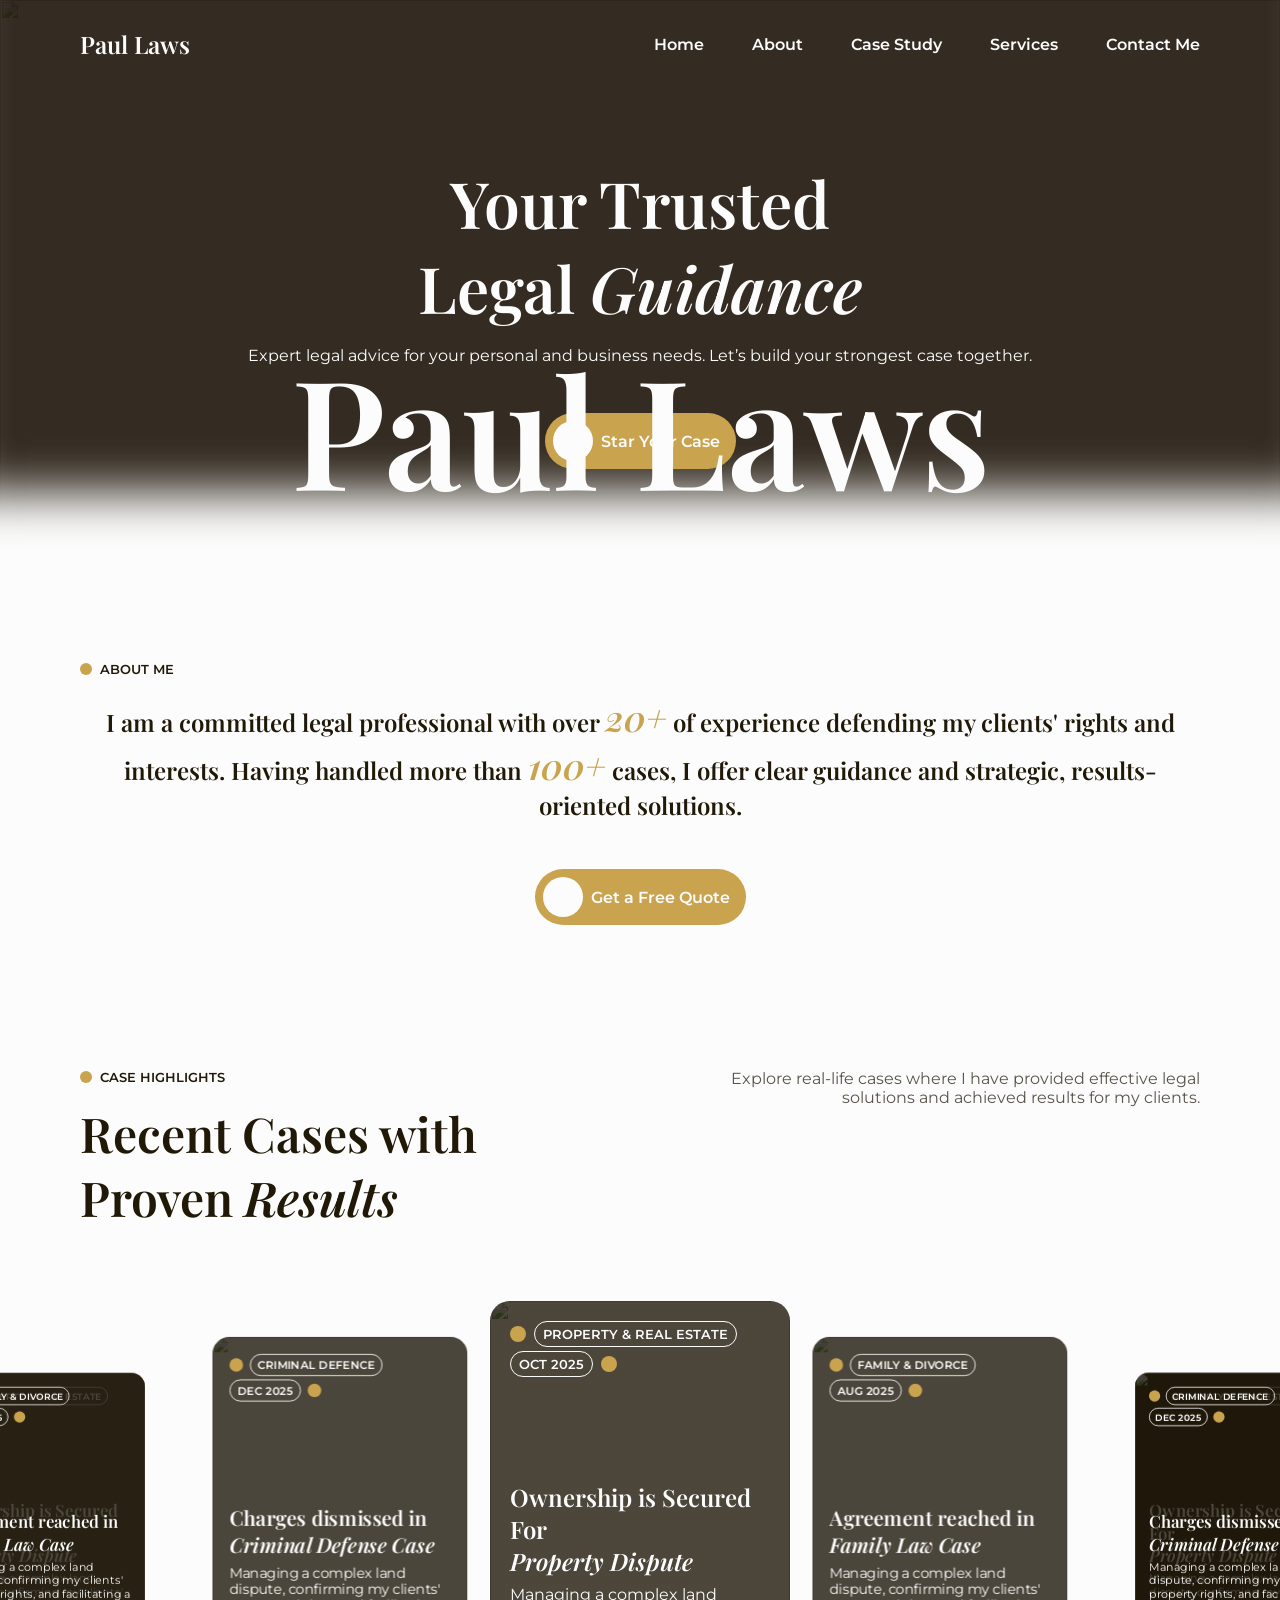
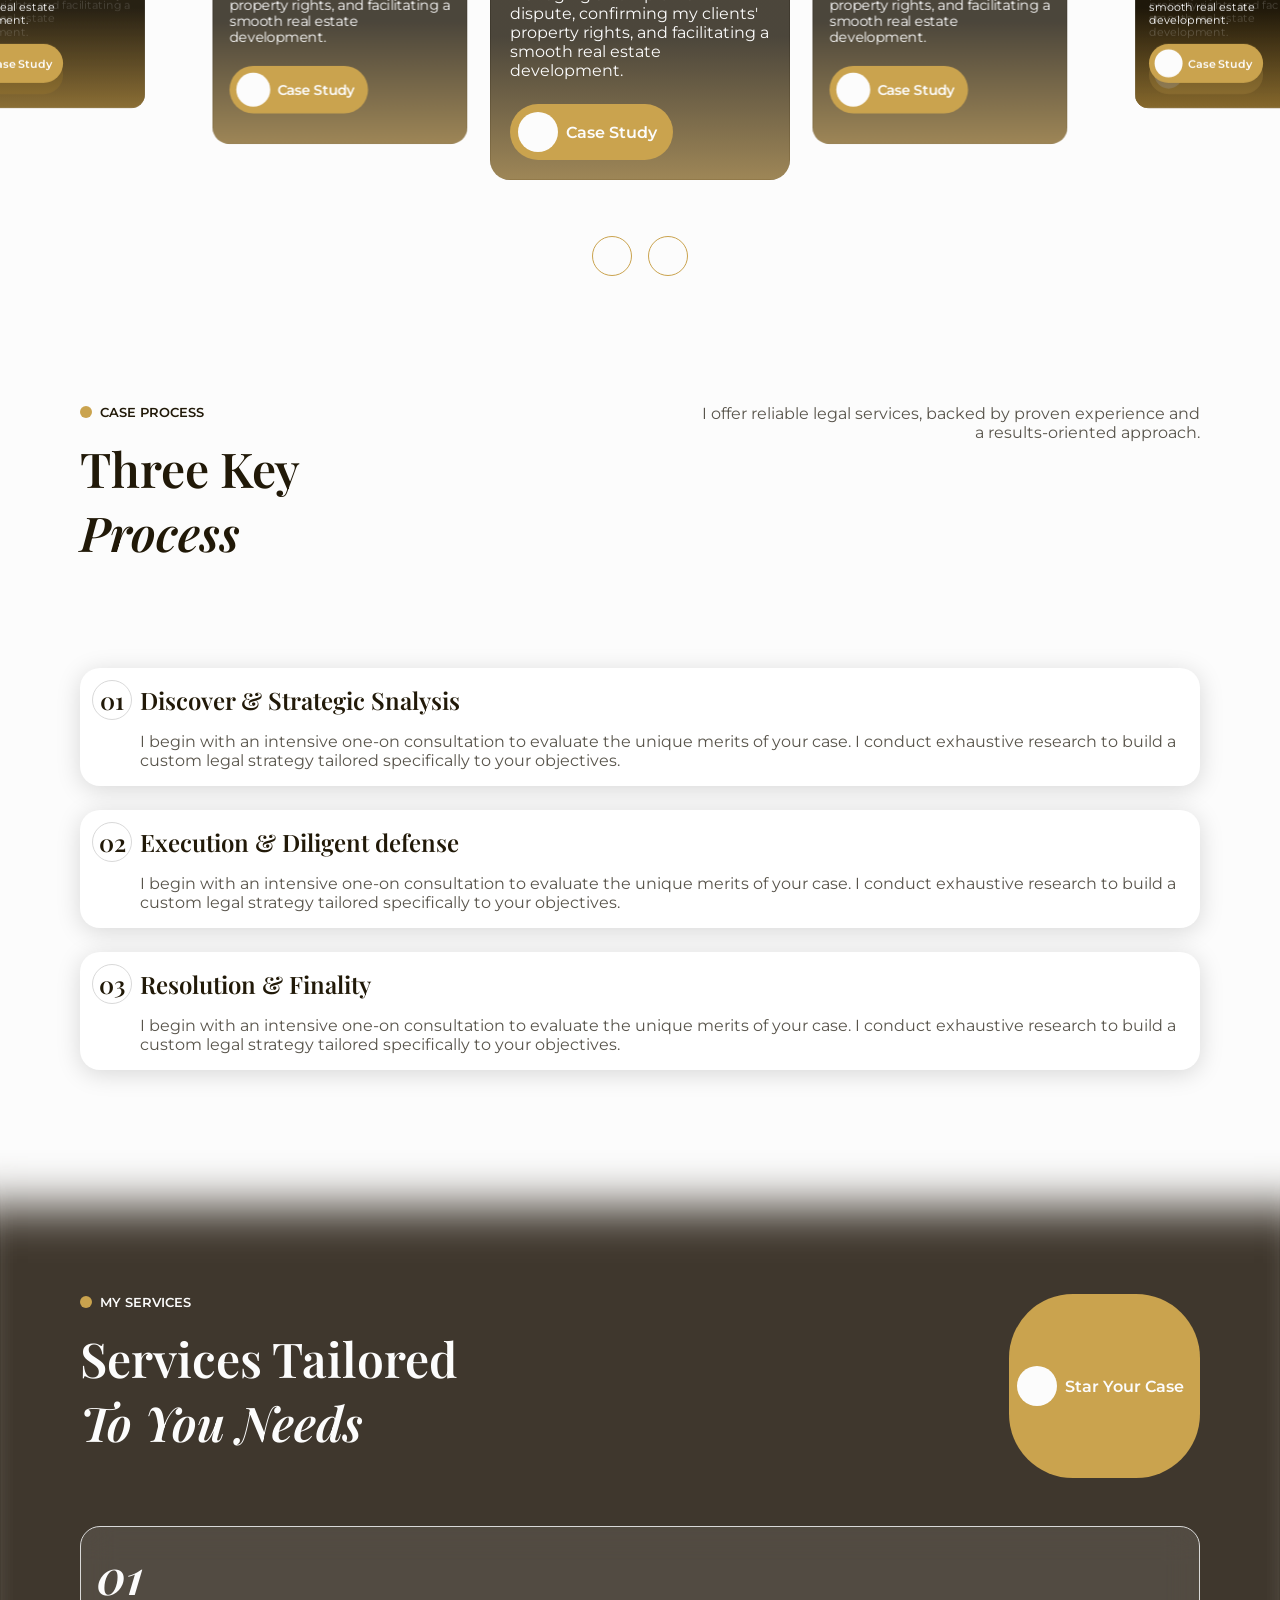
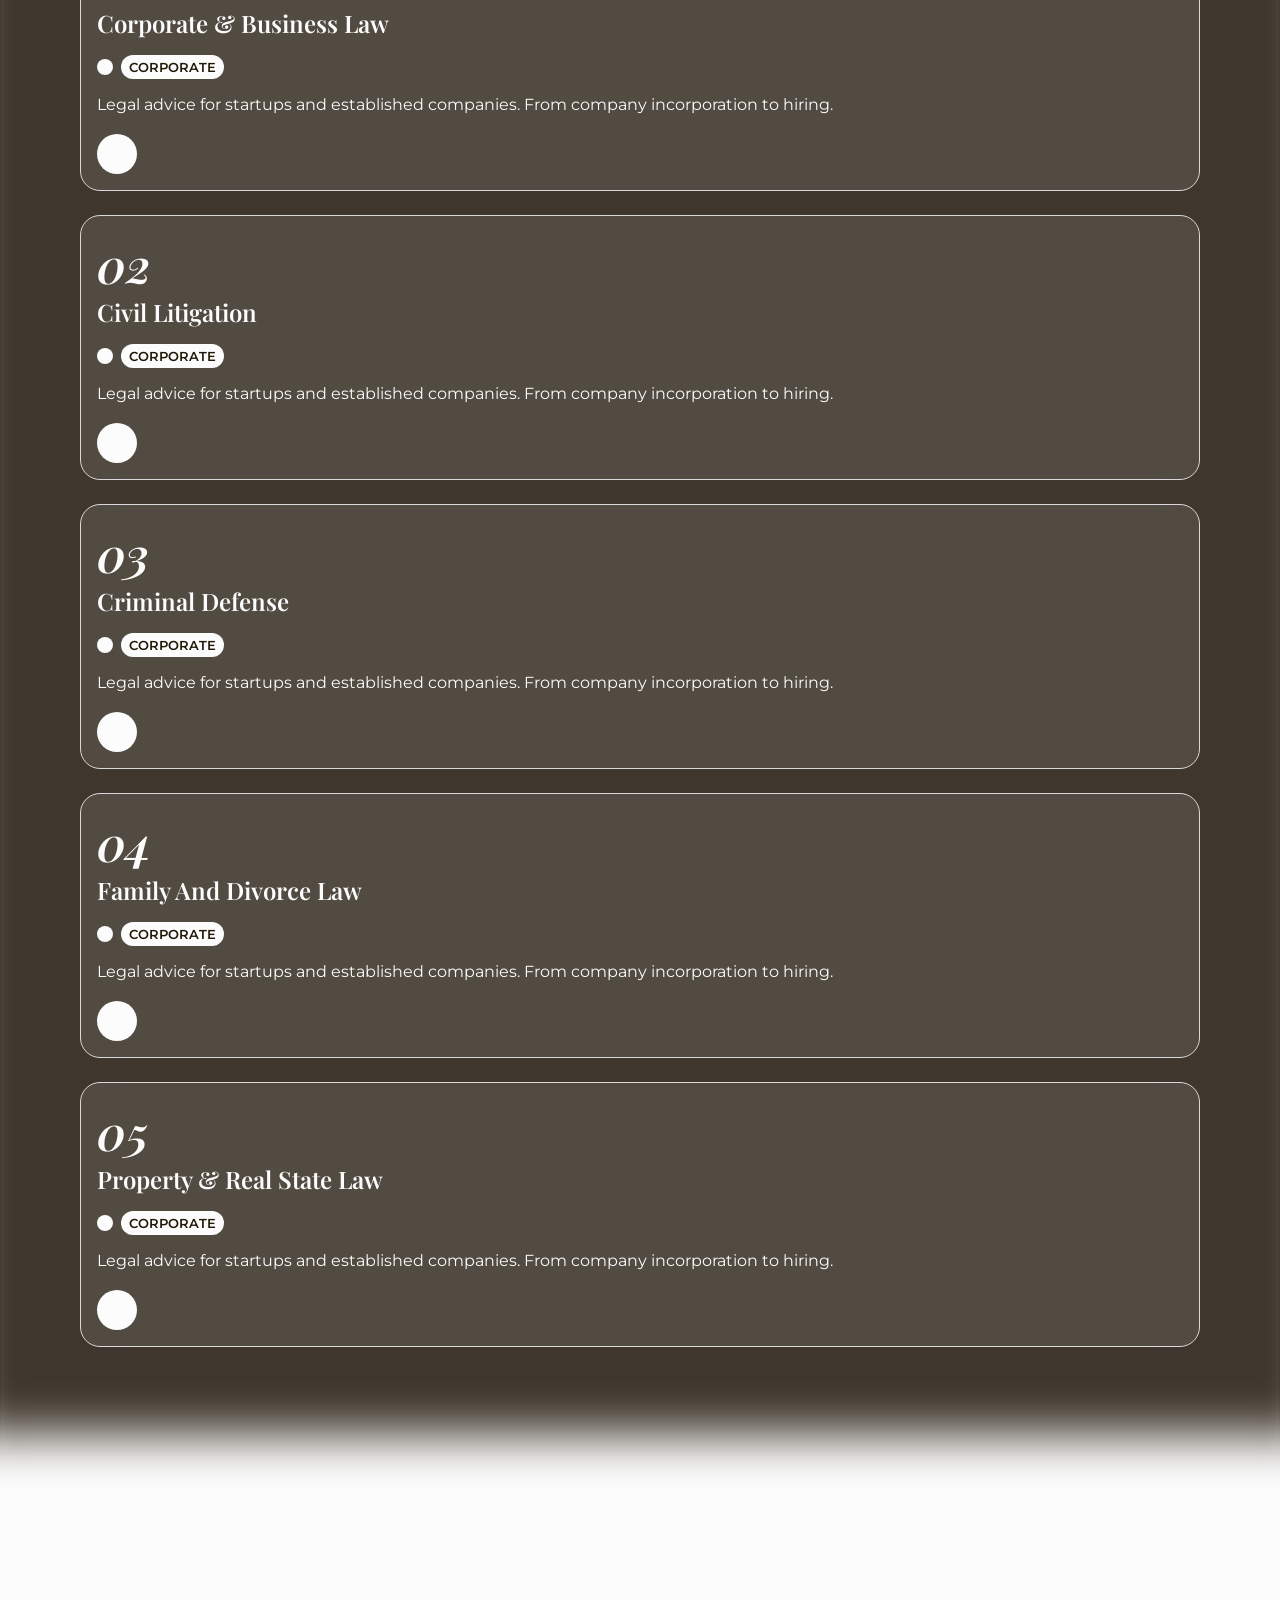
==== commit 90d4377b: "Services Section, completed" ====
--- a/index.html
+++ b/index.html
@@ -338,7 +338,147 @@
 
 			<!--==================== SERVICES SECTION ====================-->
 			<section class="services section" id="services">
-				
+				<div class="section__header container">
+					<div>
+						<span class="section__subtitle">
+							<div></div>
+							MY SERVICES
+						</span>
+
+						<h2 class="section__title">
+							Services Tailored <br> 
+							<span>To You Needs</span>
+						</h2>
+					</div>
+
+					<a href="#contact" class="button">
+						<div>
+							<i class="ri-arrow-right-up-long-line"></i>
+						</div>
+
+						<span>Star Your Case</span>
+					</a>
+				</div><!-- /.section__header -->
+
+				<img src="assets/img/services-bg.png" alt="" class="services__bg">
+				<div class="services__shadow"></div>
+
+				<div class="services__container container grid">
+					<article class="services__card">
+						<div class="services__header">
+							<span class="services__number">01</span>
+							<h3 class="services__title">Corporate & Business Law</h3>
+						</div>
+
+						<div class="services__status">
+							<div class="services__circle"></div>
+							<span class="services__text">CORPORATE</span>
+						</div>
+
+						<div class="services__info">
+							<p class="services__description">
+								Legal advice for startups and established companies. From company
+								incorporation to hiring.
+							</p>
+
+							<a href="assets/pages/service1.html" class="services__button">
+								<i class="ri-arrow-right-up-long-line"></i>
+							</a>
+						</div>
+					</article>
+
+					<article class="services__card">
+						<div class="services__header">
+							<span class="services__number">02</span>
+							<h3 class="services__title">Civil Litigation</h3>
+						</div>
+
+						<div class="services__status">
+							<div class="services__circle"></div>
+							<span class="services__text">CORPORATE</span>
+						</div>
+
+						<div class="services__info">
+							<p class="services__description">
+								Legal advice for startups and established companies. From company
+								incorporation to hiring.
+							</p>
+
+							<a href="assets/pages/service2.html" class="services__button">
+								<i class="ri-arrow-right-up-long-line"></i>
+							</a>
+						</div>
+					</article>
+
+					<article class="services__card">
+						<div class="services__header">
+							<span class="services__number">03</span>
+							<h3 class="services__title">Criminal Defense</h3>
+						</div>
+
+						<div class="services__status">
+							<div class="services__circle"></div>
+							<span class="services__text">CORPORATE</span>
+						</div>
+
+						<div class="services__info">
+							<p class="services__description">
+								Legal advice for startups and established companies. From company
+								incorporation to hiring.
+							</p>
+
+							<a href="assets/pages/service3.html" class="services__button">
+								<i class="ri-arrow-right-up-long-line"></i>
+							</a>
+						</div>
+					</article>
+
+					<article class="services__card">
+						<div class="services__header">
+							<span class="services__number">04</span>
+							<h3 class="services__title">Family And Divorce Law</h3>
+						</div>
+
+						<div class="services__status">
+							<div class="services__circle"></div>
+							<span class="services__text">CORPORATE</span>
+						</div>
+
+						<div class="services__info">
+							<p class="services__description">
+								Legal advice for startups and established companies. From company
+								incorporation to hiring.
+							</p>
+
+							<a href="assets/pages/service4.html" class="services__button">
+								<i class="ri-arrow-right-up-long-line"></i>
+							</a>
+						</div>
+					</article>
+
+					<article class="services__card">
+						<div class="services__header">
+							<span class="services__number">05</span>
+							<h3 class="services__title">Property & Real State Law</h3>
+						</div>
+
+						<div class="services__status">
+							<div class="services__circle"></div>
+							<span class="services__text">CORPORATE</span>
+						</div>
+
+						<div class="services__info">
+							<p class="services__description">
+								Legal advice for startups and established companies. From company
+								incorporation to hiring.
+							</p>
+
+							<a href="assets/pages/service5.html" class="services__button">
+								<i class="ri-arrow-right-up-long-line"></i>
+							</a>
+						</div>
+					</article>
+				</div><!-- /.services__container -->
 			</section>
 
 			<!--==================== QUESTIONS SECTION ====================-->
--- a/assets/css/styles.css
+++ b/assets/css/styles.css
@@ -803,15 +803,321 @@
 }
 
 
-
 /*=============== SERVICES SECTION ===============*/
+.services {
+	position: relative;
+	margin-top: 3rem;
+}
+
+.services__bg, 
+.services__shadow {
+	position: absolute;
+	top: 0;
+	left: 0;
+	width: 100%;
+	height: 100%;
+}
+
+.services__bg {
+	object-fit: cover;
+	object-position: center;
+	z-index: 1;
+}
+
+.services__shadow {
+	background-color: hsla(35, 50%, 8%, 0.85);
+	box-shadow: inset 0 -96px 48px -40px var(--body-color), 
+				inset 0 96px 48px -40px var(--body-color);
+	z-index: 5;
+}
+
+.services .section__header {
+	position: relative;
+	z-index: 10;
+	text-align: center;
+	padding-top: 2rem;
+}
+
+.services :is(.section__subtitle, .section__title) {
+	color: var(--white-color);
+}
+
+.services__container {
+	position: relative;
+	z-index: 10;
+	padding-block: 3rem 7rem;
+}
+
+.services__card {
+	background-color: hsla(0, 0%, 100%, 0.1);
+	backdrop-filter: blur(16px);
+	padding: 1rem;
+	border-radius: 1.25rem;
+	border: 1px solid var(--gray-color);
+	display: grid;
+	row-gap: 1rem;
+	transition: background-color 0.4s;
+}
+
+.services__number {
+	font: var(--font-italic) var(--font-semi-bold) var(--big-font-size) var(--second-font);
+	color: var(--white-color);
+	transition: color 0.4s;
+}
+
+.services__title {
+	font-size: var(--h2-font-size);
+	color: var(--white-color);
+	transition: color 0.4s;
+}
+
+.services__status {
+	display: flex;
+	column-gap: 0.5rem;
+	align-items: center;
+}
+
+.services__text {
+	background-color: var(--white-color);
+	color: var(--title-color);
+	padding: 0.25rem 0.5rem;
+	font-size: var(--smaller-font-size);
+	font-weight: var(--font-semi-bold);
+	text-transform: uppercase;
+	border-radius: 2rem;
+	transition: background-color 0.4s, color 0.4s;
+}
+
+.services__circle {
+	width: 16px;
+	height: 16px;
+	background-color: var(--white-color);
+	border-radius: 50%;
+	transition: background-color 0.4s;
+}
+
+.services__description {
+	color: var(--white-color);
+	margin-bottom: 1.25rem;
+	transition: color 0.4s;
+}
+
+.services__button {
+	width: 40px;
+	height: 40px;
+	background-color: var(--white-color);
+	color: var(--first-color);
+	font-size: 1.75rem;
+	display: grid;
+	place-items: center;
+	border-radius: 50%;
+	transition: background-color 0.4s, color 0.4s, box-shadow 0.4s;
+}
+
+.services__button:hover {
+	box-shadow: 0 8px 24px hsla(41, 54%, 55%, 0.3);
+}
+
+.services__card:hover {
+	background-color: var(--container-color);
+}
+
+.services__card:hover :is(.services__number, .services__title) {
+	color: var(--title-color);
+}
+
+.services__card:hover :is(.services__circle, .services__text, .services__button) {
+	background-color: var(--first-color);
+	color: var(--white-color);
+}
+
+.services__card:hover .services__description {
+	color: var(--text-color);
+}
 
 
 /* SERVICES PAGES */
-
+.service {
+	padding-block: 5rem 3rem;
+}
+
+.service .section__header {
+	text-align: center;
+}
+
+.service__header {
+	padding-block: 3rem 2rem;
+}
+
+.service__tag {
+	display: flex;
+	column-gap: 0.5rem;
+	align-items: center;
+	margin-bottom: 0.75rem;
+}
+
+.service__circle {
+	width: 16px;
+	height: 16px;
+	background-color: var(--first-color);
+	border-radius: 50%;
+}
+
+.service__text {
+	border: 1px solid var(--first-color);
+	padding: 0.25rem 0.5rem;
+	border-radius: 4rem;
+	font-size: var(--small-font-size);
+}
+
+.service__title {
+	font-size: var(--h2-font-size);
+	margin-bottom: 1rem;
+}
+
+.service__subtitle {
+	font-size: var(--h3-font-size);
+	margin-bottom: 1rem;
+}
+
+.service__card {
+	display: grid;
+	row-gap: 1rem;
+}
+
+.service__card-article {
+	background-color: var(--body-color);
+	padding: 1rem;
+	border: 1px solid var(--gray-color);
+	border-radius: 1rem;
+	box-shadow: 0 4px 8px hsla(0, 0%, 0%, 0.1);
+}
+
+.service__card-data {
+	display: flex;
+	column-gap: 0.5rem;
+	align-items: flex-start;
+	margin-bottom: 0.5rem;
+}
+
+.service__card i {
+	font-size: 1rem;
+	color: var(--first-color);
+}
+
+.service__card-name {
+	font-size: var(--small-font-size);
+	font-family: var(--body-font);
+}
+
+.service__card-description {
+	font-size: var(--small-font-size);
+	padding-left: 1.5rem;
+}
+
+.service__corp {
+	background-color: var(--second-color);
+	padding: 1.5rem;
+	border-radius: 1rem;
+	color: var(--white-color);
+}
+
+.service__corp .service__subtitle {
+	color: var(--white-color);
+}
+
+.service__corp .button {
+	margin-top: 2rem;
+}
+
+.service__scope {
+	background-color: var(--body-color);
+	padding: 1.5rem;
+	border-radius: 1rem;
+	border: 1px solid var(--gray-color);
+	box-shadow: 0 4px 8px hsla(0, 0%, 0%, 0.1);
+}
+
+.service__list {
+	display: grid;
+	row-gap: 1rem;
+}
+
+.service__item {
+	display: flex;
+	align-items: center;
+	column-gap: 0.5rem;
+	font-size: var(--small-font-size);
+	font-weight: var(--font-medium);
+}
+
+.service__item i {
+	font-size: 1rem;
+	color: var(--first-color);
+}
 
 /* SERVICE PAGES BREAKPOINTS */
-
+@media (width >= 1150px) {
+	.service {
+		padding-block: 5rem;
+	}
+
+	.service .section__header {
+		align-items: flex-start;
+	}
+
+	.service__header {
+		padding-block: 3rem;
+	}
+
+	.service__title {
+		font-size: var(--big-font-size);
+	}
+	
+	.service__description {
+		max-width: 850px;
+	}
+
+	.service__container {
+		grid-template-columns: 630px 435px;
+		column-gap: 4rem;
+		align-items: flex-start;
+	}
+
+	.service__subtitle {
+		font-size: var(--h1-font-size);
+		margin-bottom: 1.5rem;
+	}
+
+	.service__card-article {
+		padding: 2rem;
+	}
+	
+	.service__card i {
+		font-size: 1.5rem;
+	}
+
+	.service__card-name {
+		font-size: var(--h3-font-size);
+		margin-bottom: 1rem;
+	}
+	
+	.service__card-description {
+		font-size: var(--normal-font-size);
+	}
+
+	.service__corp, .service__scope {
+		padding: 2rem;
+	}
+
+	:is(.service__corp, .service__scope) .service__subtitle {
+		font-size: var(--h2-font-size);
+	}
+
+	.service__item {
+		font-size: var(--normal-font-size);
+	}
+}
 
 /*=============== QUESTIONS SECTION ===============*/
 
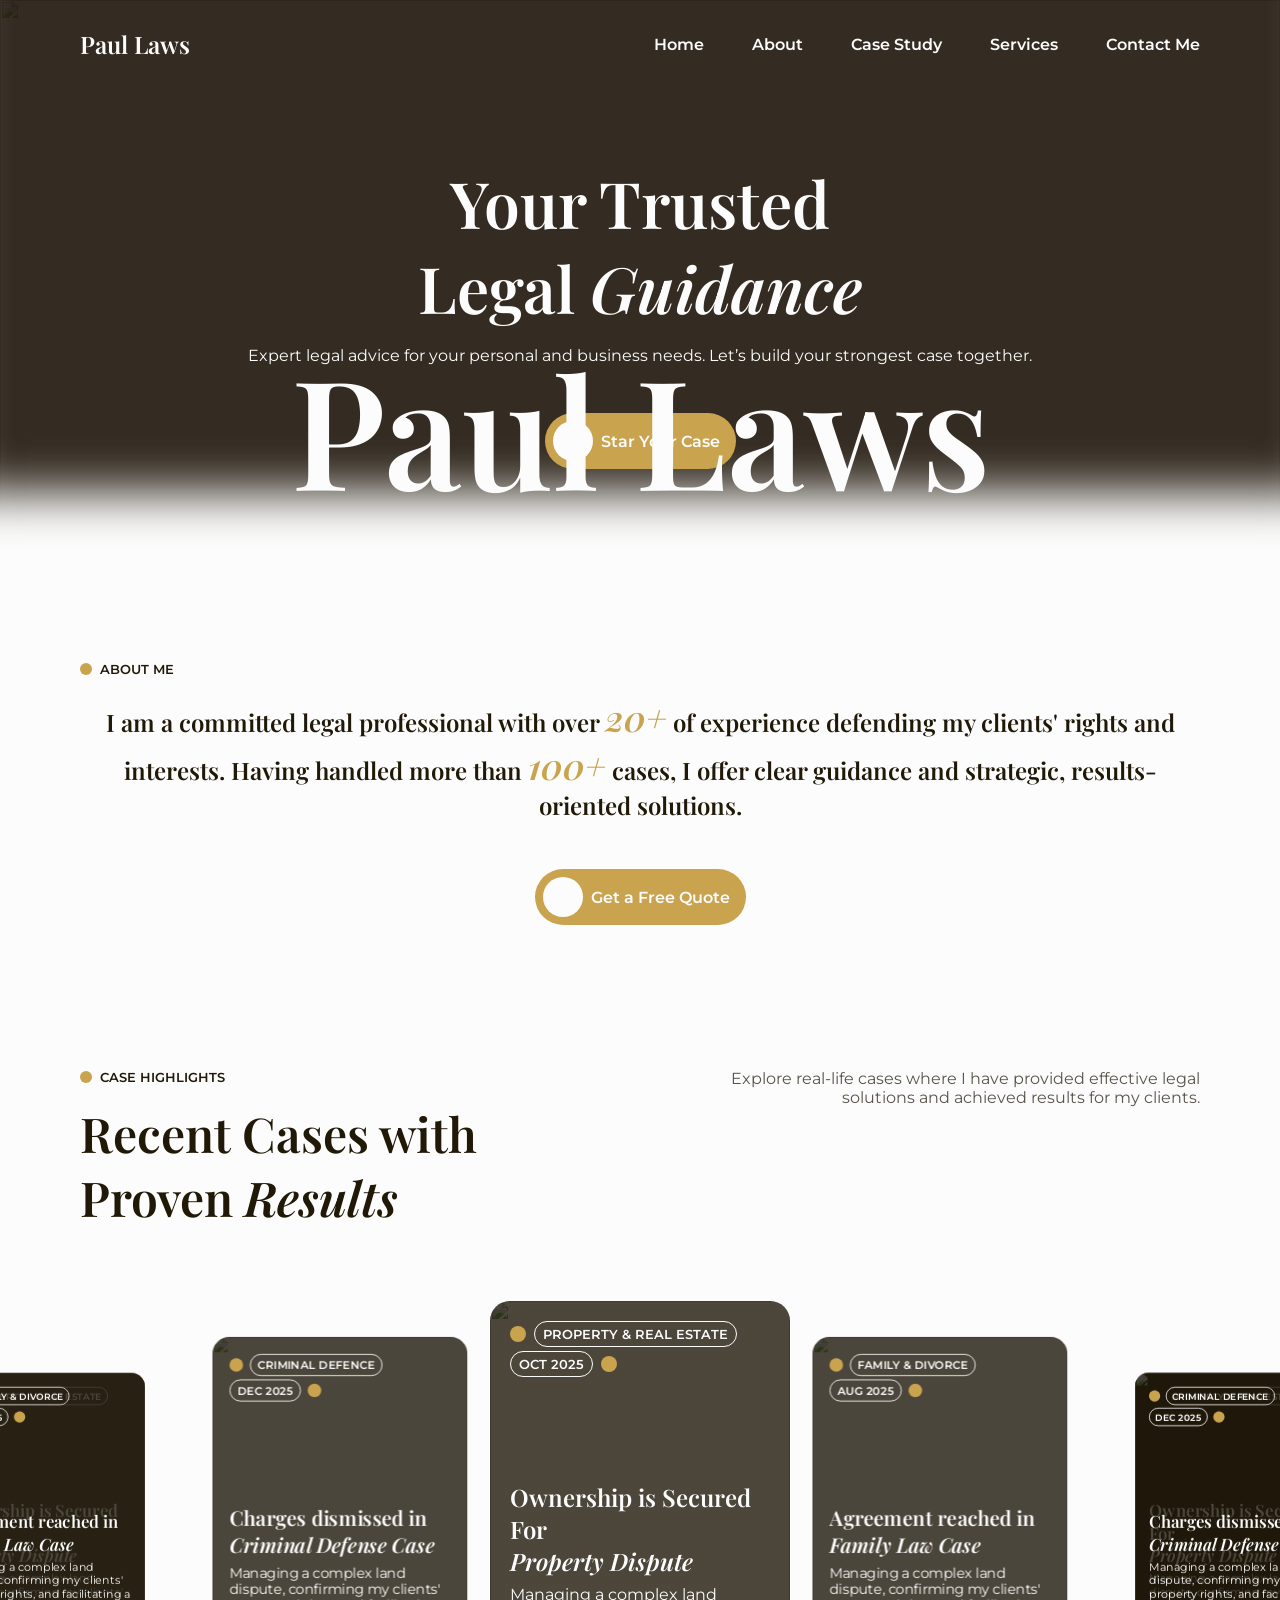
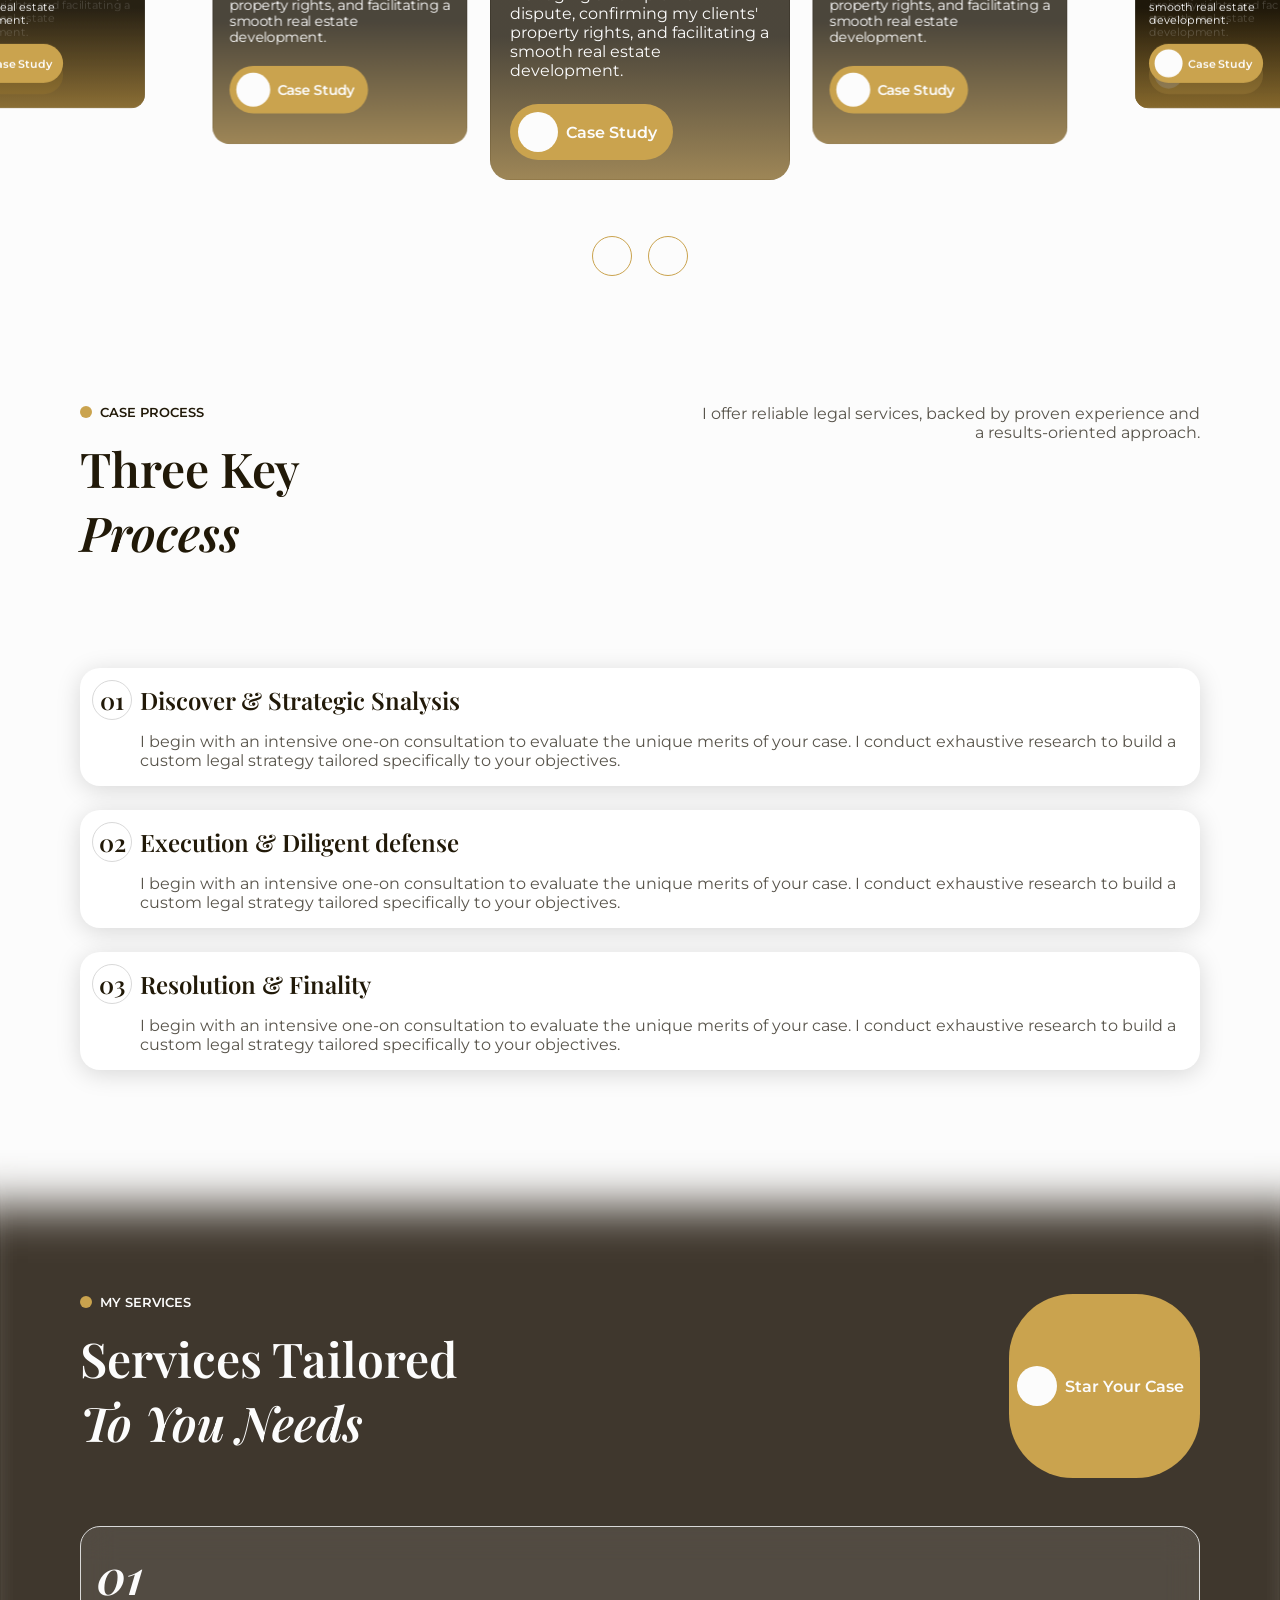
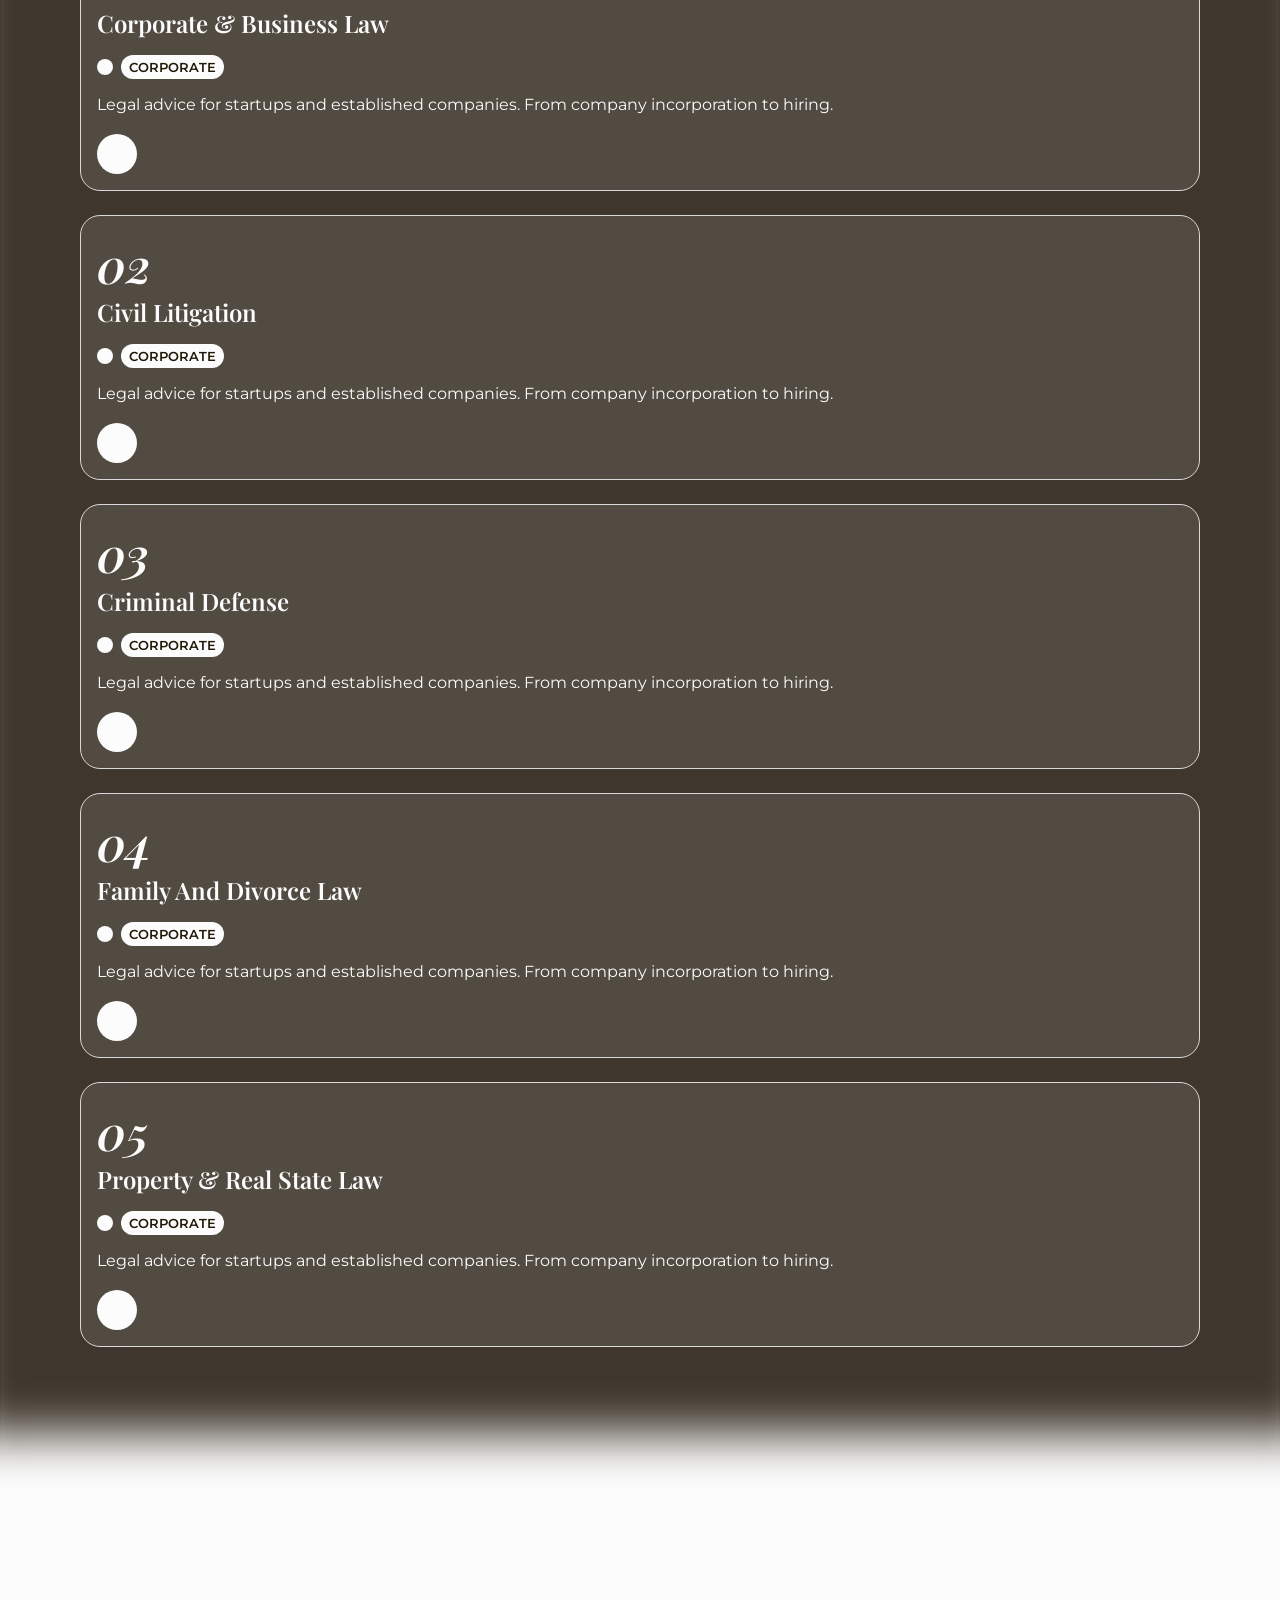
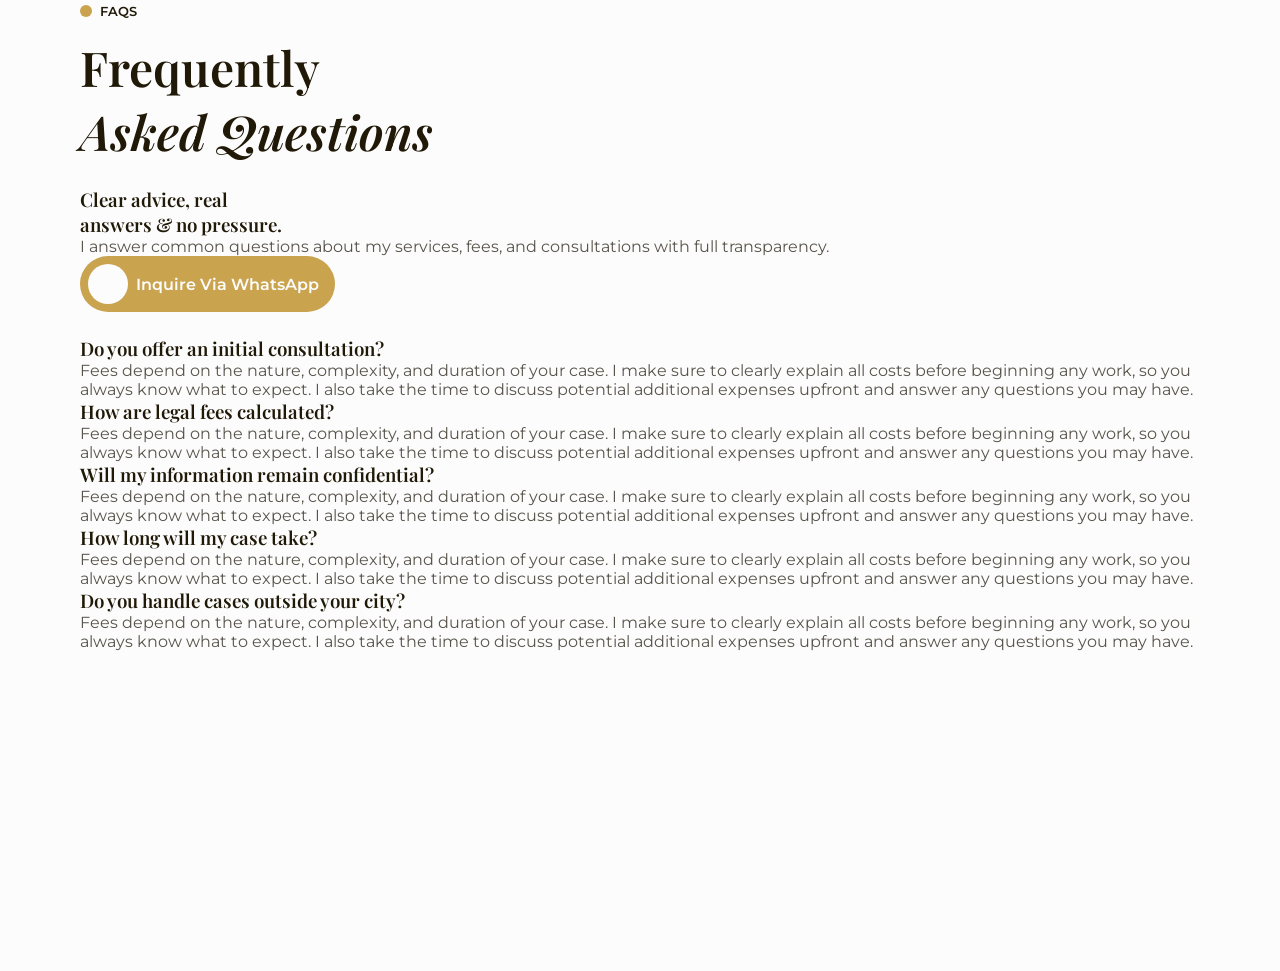
==== commit f4df1001: "HTML for Questions Section, completed" ====
--- a/index.html
+++ b/index.html
@@ -483,7 +483,130 @@
 
 			<!--==================== QUESTIONS SECTION ====================-->
 			<section class="questions section">
-
+				<div class="section__header container">
+					<div>
+						<span class="section__subtitle">
+							<div></div>
+							FAQS
+						</span>
+
+						<h2 class="section__title">
+							Frequently <br>
+							<span>Asked Questions</span>
+						</h2>
+					</div>
+				</div><!-- /.section__header -->
+
+				<div class="questions__container container grid">
+					<div class="questions__data">
+						<img src="assets/img/questions-img.png" alt="" class="questions__img">
+
+						<h3 class="questions__title">
+							Clear advice, real <br> answers & no pressure.
+						</h3>
+
+						<p class="questions__description">
+							I answer common questions about my services, fees, and consultations with
+							full transparency.
+						</p>
+
+						<a href="https://api.whatsapp.com/send?phone=59154534564&text=Hello, more information!" 
+						class="button" target="_blank">
+							<div>
+								<i class="ri-arrow-right-up-long-line"></i>
+							</div>
+
+							<span>Inquire Via WhatsApp</span>
+						</a>
+					</div><!-- /.questions__data -->
+
+					<div class="questions__content">
+						<div class="questions__card">
+							<button class="questions__button">
+								<h3 class="questions__name">Do you offer an initial consultation?</h3>
+
+								<div class="questions__arrow">
+									<i class="ri-arrow-down-s-line"></i>
+								</div>
+							</button>
+
+							<p class="questions__text">
+								Fees depend on the nature, complexity, and duration of your case.
+								I make sure to clearly explain all costs before beginning any work, so
+								you always know what to expect. I also take the time to discuss potential
+								additional expenses upfront and answer any questions you may have.
+							</p>
+						</div><!-- /.questions__card -->
+
+						<div class="questions__card">
+							<button class="questions__button">
+								<h3 class="questions__name">How are legal fees calculated?</h3>
+
+								<div class="questions__arrow">
+									<i class="ri-arrow-down-s-line"></i>
+								</div>
+							</button>
+
+							<p class="questions__text">
+								Fees depend on the nature, complexity, and duration of your case.
+								I make sure to clearly explain all costs before beginning any work, so
+								you always know what to expect. I also take the time to discuss potential
+								additional expenses upfront and answer any questions you may have.
+							</p>
+						</div><!-- /.questions__card -->
+
+						<div class="questions__card">
+							<button class="questions__button">
+								<h3 class="questions__name">Will my information remain confidential?</h3>
+
+								<div class="questions__arrow">
+									<i class="ri-arrow-down-s-line"></i>
+								</div>
+							</button>
+
+							<p class="questions__text">
+								Fees depend on the nature, complexity, and duration of your case.
+								I make sure to clearly explain all costs before beginning any work, so
+								you always know what to expect. I also take the time to discuss potential
+								additional expenses upfront and answer any questions you may have.
+							</p>
+						</div><!-- /.questions__card -->
+
+						<div class="questions__card">
+							<button class="questions__button">
+								<h3 class="questions__name">How long will my case take?</h3>
+
+								<div class="questions__arrow">
+									<i class="ri-arrow-down-s-line"></i>
+								</div>
+							</button>
+
+							<p class="questions__text">
+								Fees depend on the nature, complexity, and duration of your case.
+								I make sure to clearly explain all costs before beginning any work, so
+								you always know what to expect. I also take the time to discuss potential
+								additional expenses upfront and answer any questions you may have.
+							</p>
+						</div><!-- /.questions__card -->
+
+						<div class="questions__card">
+							<button class="questions__button">
+								<h3 class="questions__name">Do you handle cases outside your city?</h3>
+
+								<div class="questions__arrow">
+									<i class="ri-arrow-down-s-line"></i>
+								</div>
+							</button>
+
+							<p class="questions__text">
+								Fees depend on the nature, complexity, and duration of your case.
+								I make sure to clearly explain all costs before beginning any work, so
+								you always know what to expect. I also take the time to discuss potential
+								additional expenses upfront and answer any questions you may have.
+							</p>
+						</div><!-- /.questions__card -->
+					</div><!-- /.questions__content -->
+				</div>
 			</section>
 
 			<!--==================== CLIENTS SECTION ====================-->
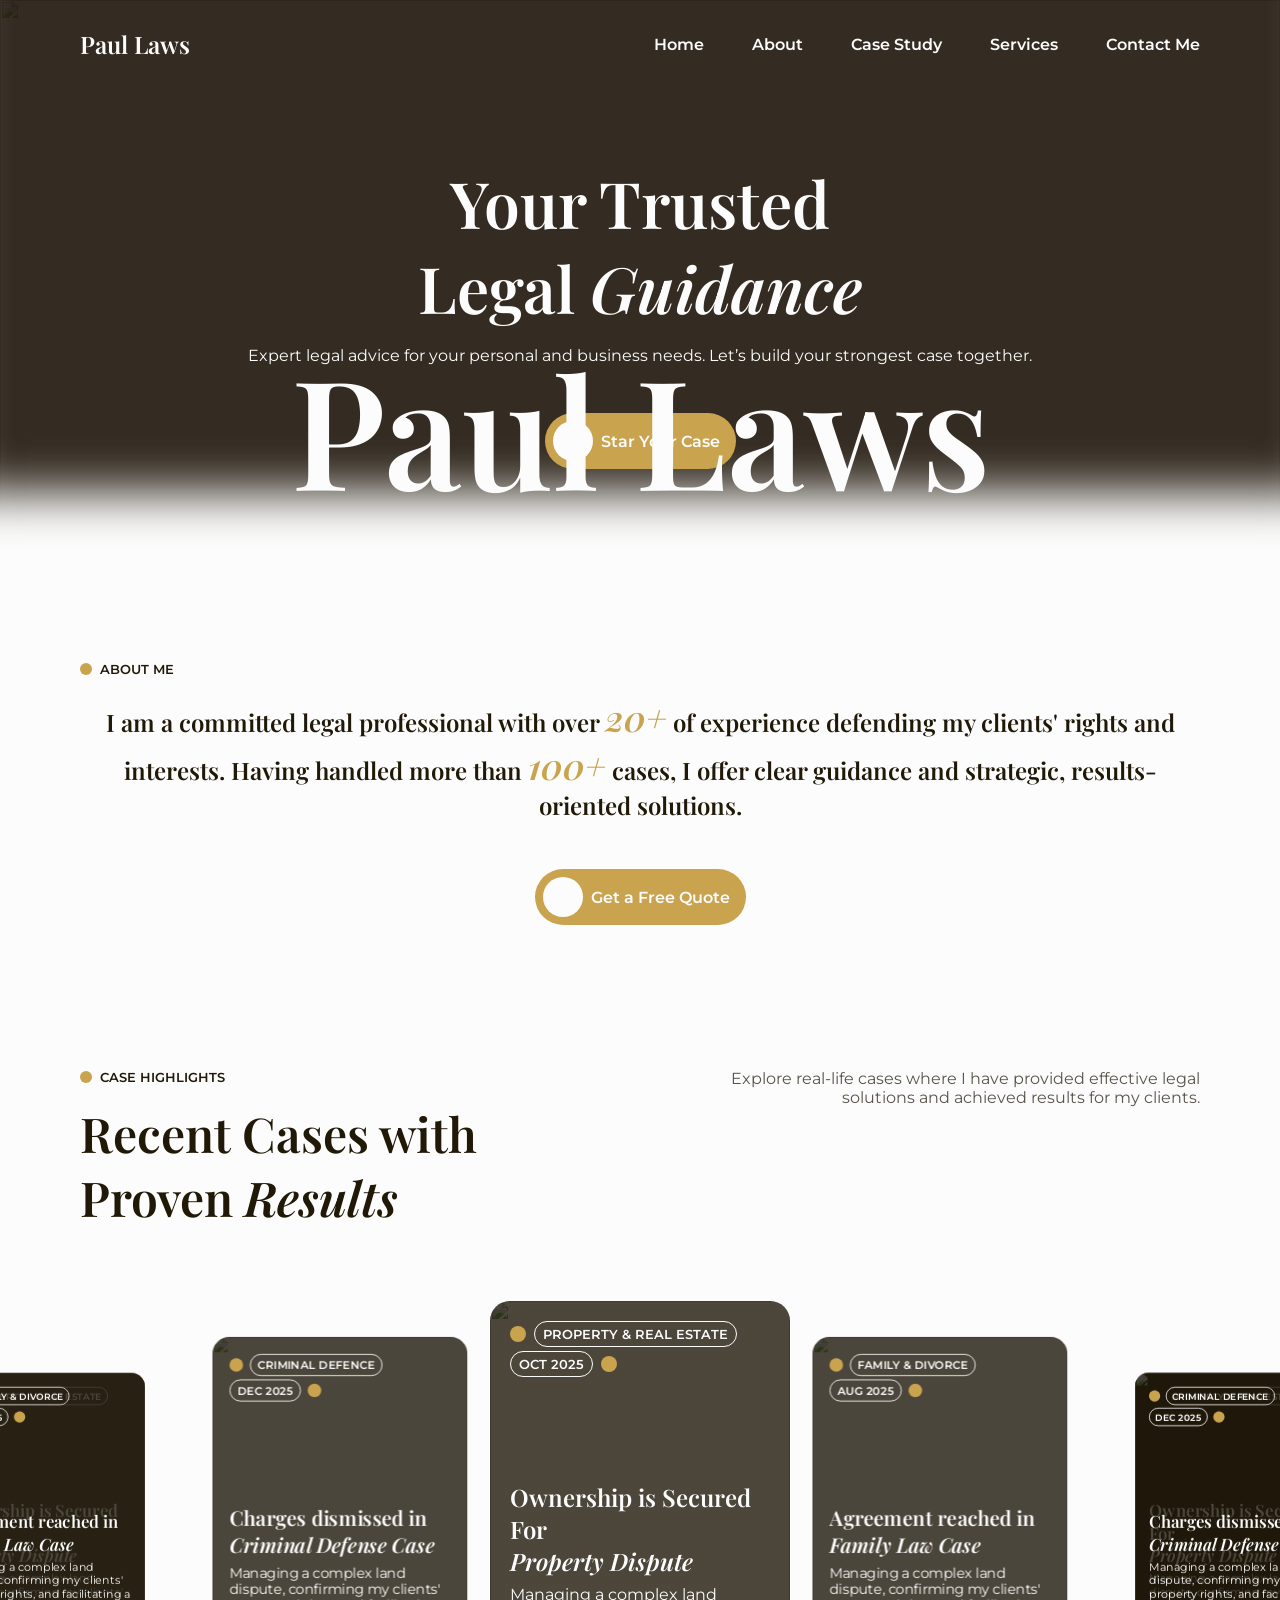
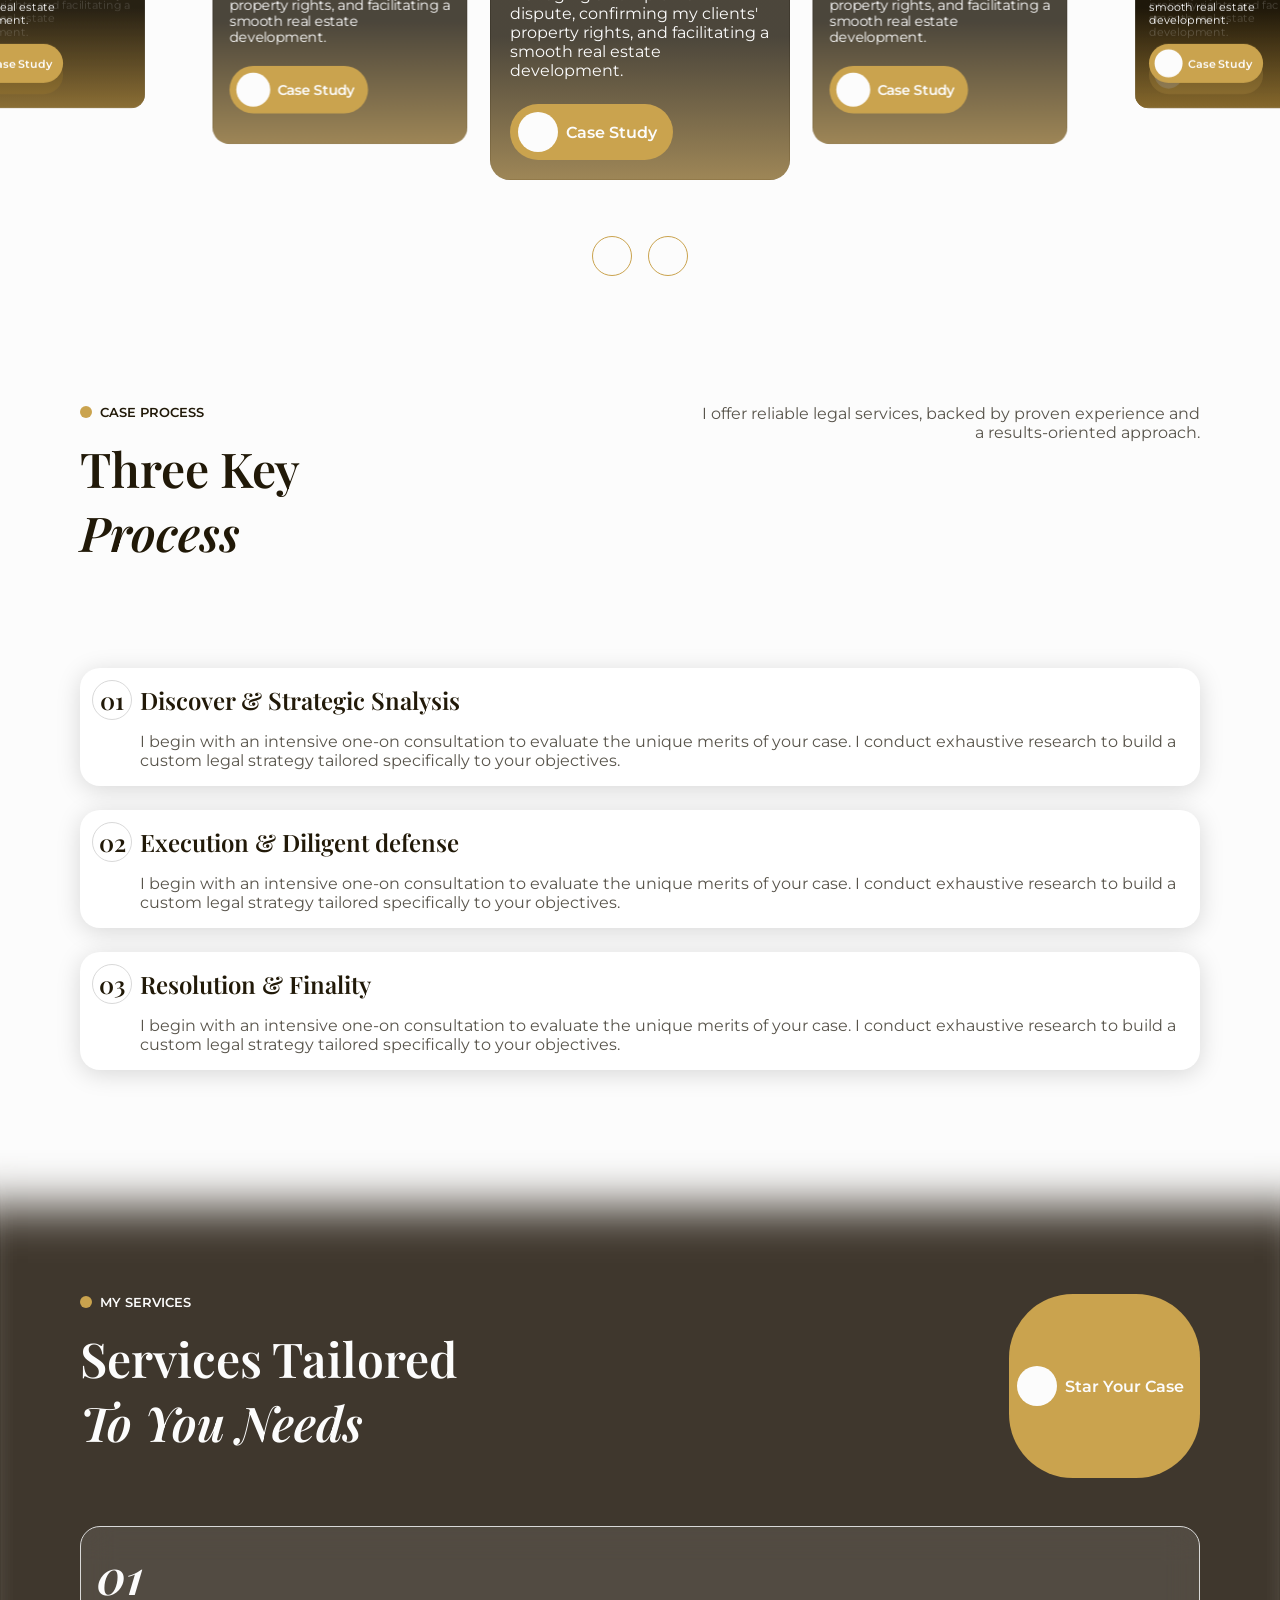
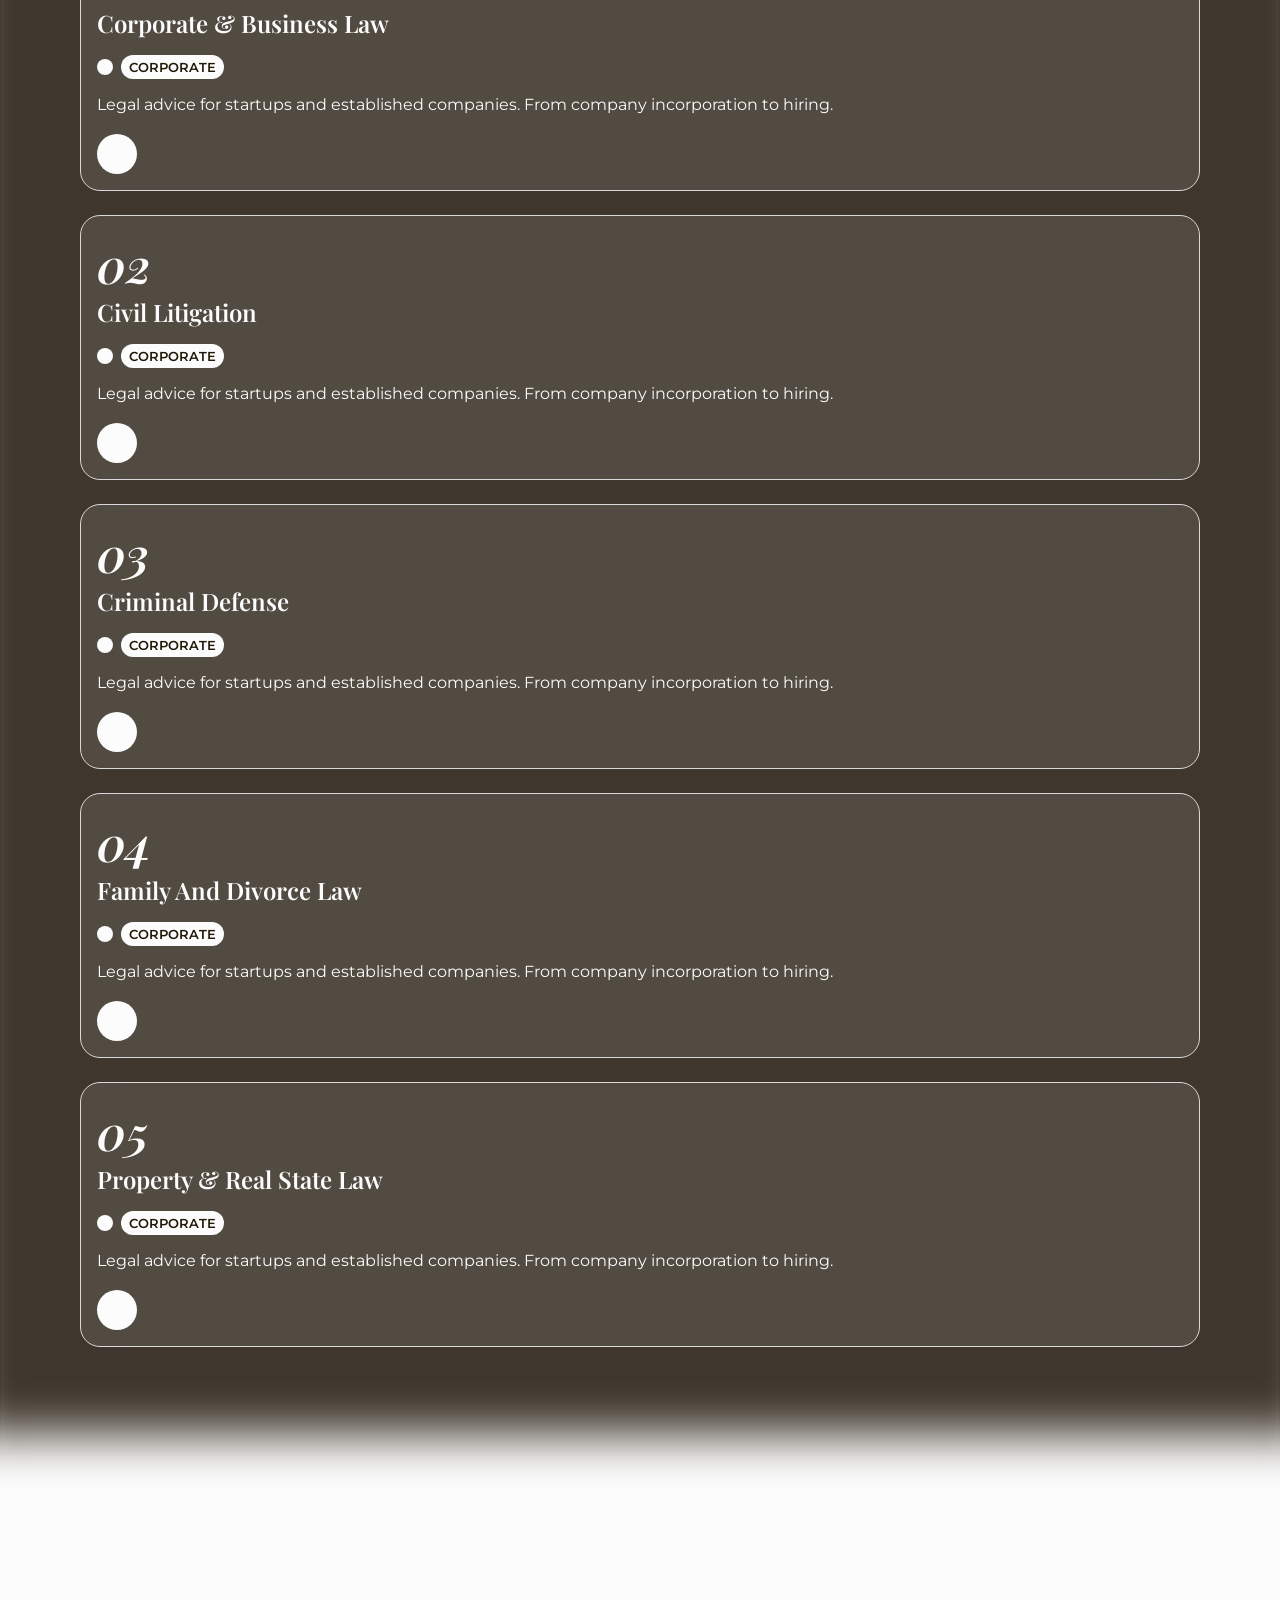
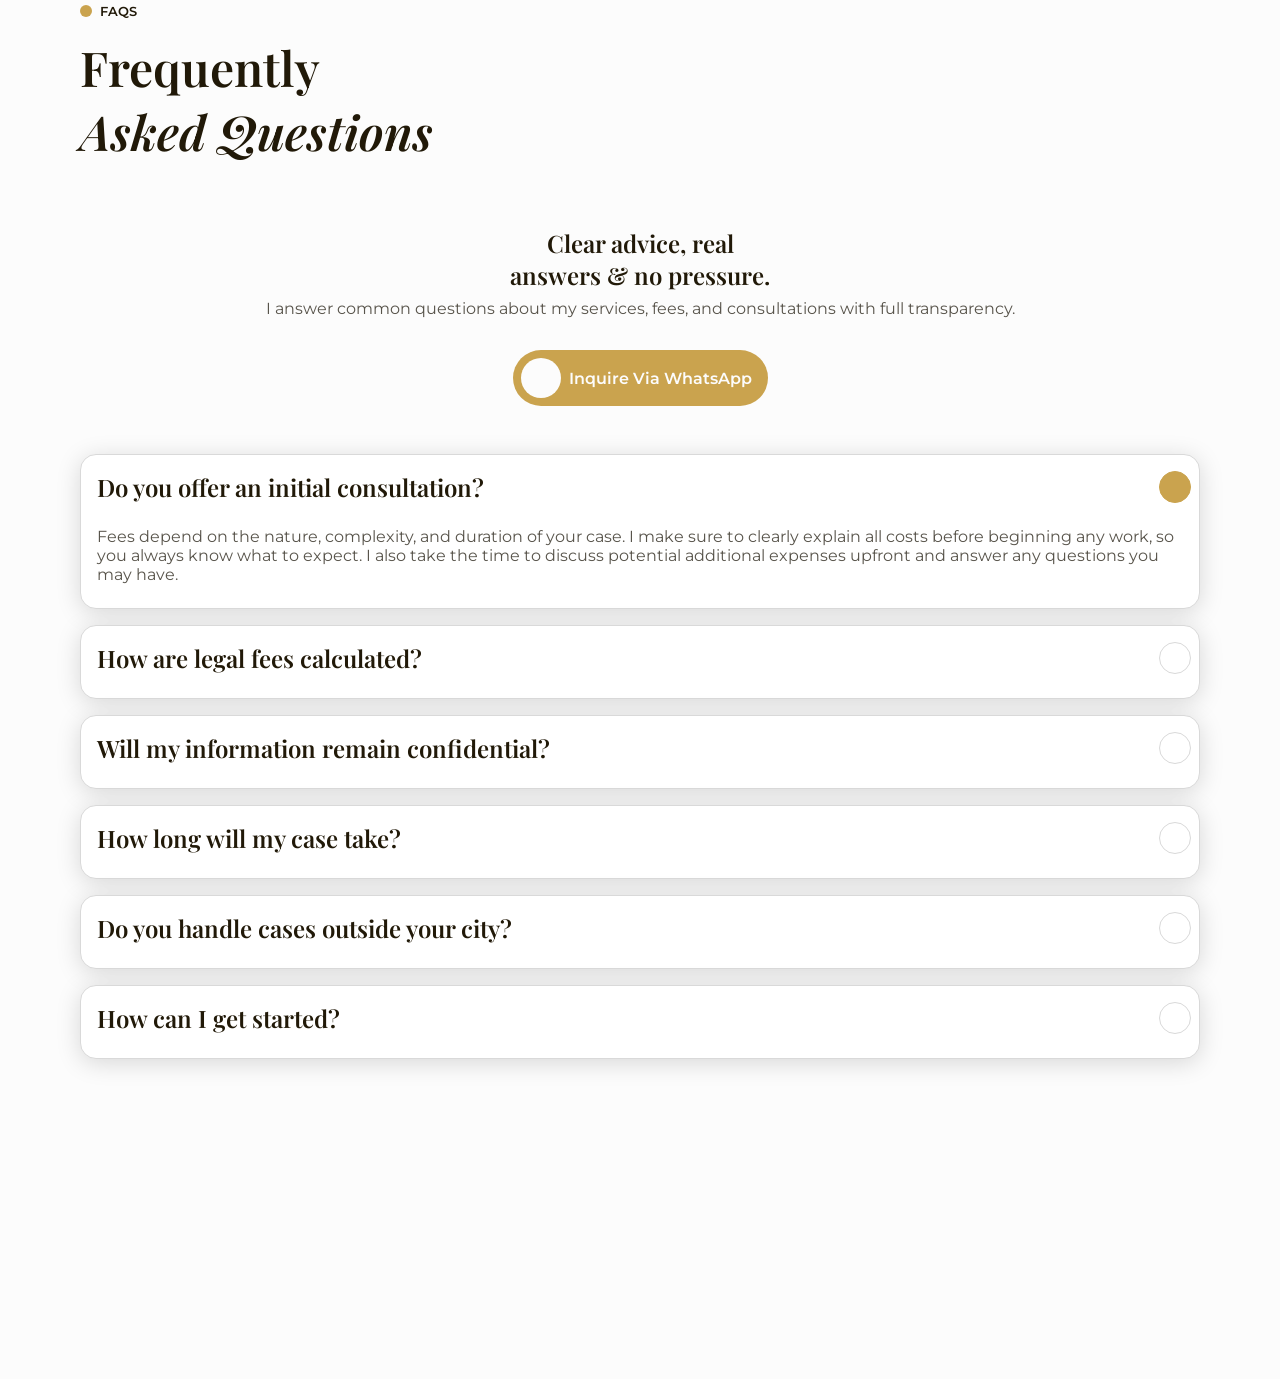
==== commit 23c9e0b8: "Questions Section, completed" ====
--- a/index.html
+++ b/index.html
@@ -521,7 +521,7 @@
 					</div><!-- /.questions__data -->
 
 					<div class="questions__content">
-						<div class="questions__card">
+						<div class="questions__card questions-open">
 							<button class="questions__button">
 								<h3 class="questions__name">Do you offer an initial consultation?</h3>
 
@@ -538,7 +538,7 @@
 							</p>
 						</div><!-- /.questions__card -->
 
-						<div class="questions__card">
+						<div class="questions__card questions-close">
 							<button class="questions__button">
 								<h3 class="questions__name">How are legal fees calculated?</h3>
 
@@ -555,7 +555,7 @@
 							</p>
 						</div><!-- /.questions__card -->
 
-						<div class="questions__card">
+						<div class="questions__card questions-close">
 							<button class="questions__button">
 								<h3 class="questions__name">Will my information remain confidential?</h3>
 
@@ -572,7 +572,7 @@
 							</p>
 						</div><!-- /.questions__card -->
 
-						<div class="questions__card">
+						<div class="questions__card questions-close">
 							<button class="questions__button">
 								<h3 class="questions__name">How long will my case take?</h3>
 
@@ -589,7 +589,7 @@
 							</p>
 						</div><!-- /.questions__card -->
 
-						<div class="questions__card">
+						<div class="questions__card questions-close">
 							<button class="questions__button">
 								<h3 class="questions__name">Do you handle cases outside your city?</h3>
 
@@ -605,6 +605,23 @@
 								additional expenses upfront and answer any questions you may have.
 							</p>
 						</div><!-- /.questions__card -->
+
+						<div class="questions__card questions-close">
+							<button class="questions__button">
+								<h3 class="questions__name">How can I get started?</h3>
+
+								<div class="questions__arrow">
+									<i class="ri-arrow-down-s-line"></i>
+								</div>
+							</button>
+
+							<p class="questions__text">
+								Fees depend on the nature, complexity, and duration of your case.
+								I make sure to clearly explain all costs before beginning any work, so
+								you always know what to expect. I also take the time to discuss potential
+								additional expenses upfront and answer any questions you may have.
+							</p>
+						</div><!-- /.questions__card -->
 					</div><!-- /.questions__content -->
 				</div>
 			</section>
--- a/assets/css/styles.css
+++ b/assets/css/styles.css
@@ -1120,16 +1120,95 @@
 }
 
 /*=============== QUESTIONS SECTION ===============*/
-
+.questions__container {
+	row-gap: 3rem;
+	margin-top: 2rem;
+}
+
+.questions__data {
+	text-align: center;
+}
+
+.questions__img {
+	width: 100px;
+	border-radius: 50%;
+	margin-inline: auto;
+}
+
+.questions__title {
+	font-size: var(--h2-font-size);
+	margin-block: 0.5rem;
+}
+
+.questions__description {
+	margin-bottom: 2rem;
+}
+
+.questions__content {
+	display: grid;
+	row-gap: 1rem;
+}
+
+.questions__card {
+	background-color: var(--container-color);
+	box-shadow: 0 4px 24px hsla(0, 0%, 0%, 0.15);
+	border: 1px solid var(--gray-color);
+	border-radius: 1rem;
+}
+
+.questions__button {
+	width: 100%;
+	padding: 1rem 0.5rem 1.5rem 1rem;
+	display: flex;
+	column-gap: 0.5rem;
+	align-items: center;
+	justify-content: space-between;
+	text-align: initial;
+	cursor: pointer;
+}
+
+.questions__name {
+	font-size: var(--h2-font-size);
+}
+
+.questions__arrow {
+	width: 32px;
+	height: 32px;
+	background-color: var(--container-color);
+	border: 1px solid var(--gray-color);
+	color: var(--first-color);
+	border-radius: 50%;
+	font-size: 1.75rem;
+	flex-shrink: 0;
+	display: grid;
+	place-items: center;
+	transition: rotate 0.4s, background-color 0.4s, color 0.4s;
+}
 
 /* Hide text */
-
+.questions__text {
+	max-height: 0;
+	overflow: hidden;
+	opacity: 0;
+	padding-inline: 1rem;
+	transition: max-height 0.4s, opacity 0.4s, padding-bottom 0.4s;
+
+}
 
 /* Show text */
-
+.questions-open .questions__text {
+	max-height: 500px; /* If you have more elements, increase the max-height */
+	opacity: 1;
+	padding-bottom: 1.5rem;
+}
 
 /* Rotate icon */
-
+.questions-open .questions__arrow {
+	rotate: -180deg;
+	background-color: var(--first-color);
+	color: var(--white-color);
+	border-color: var(--first-color);
+}
 
 /*=============== CLIENTS SECTION ===============*/
 
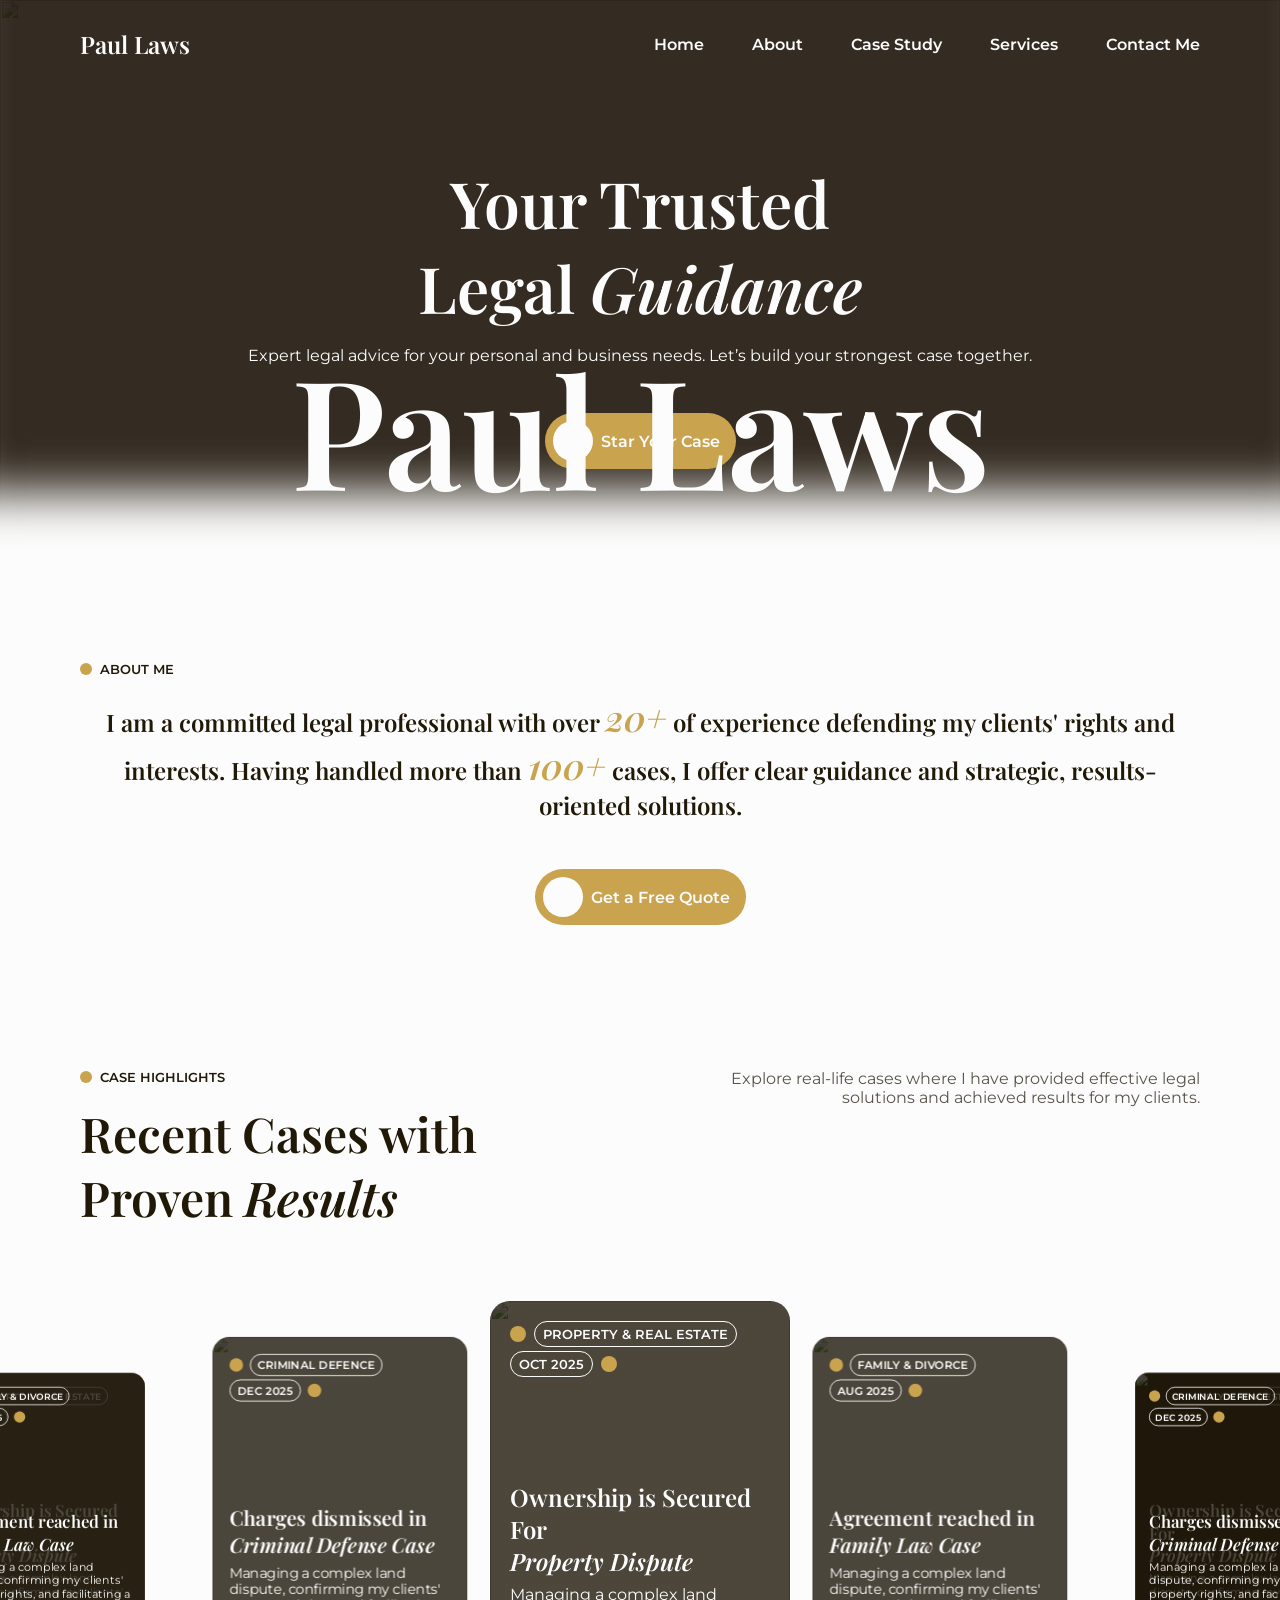
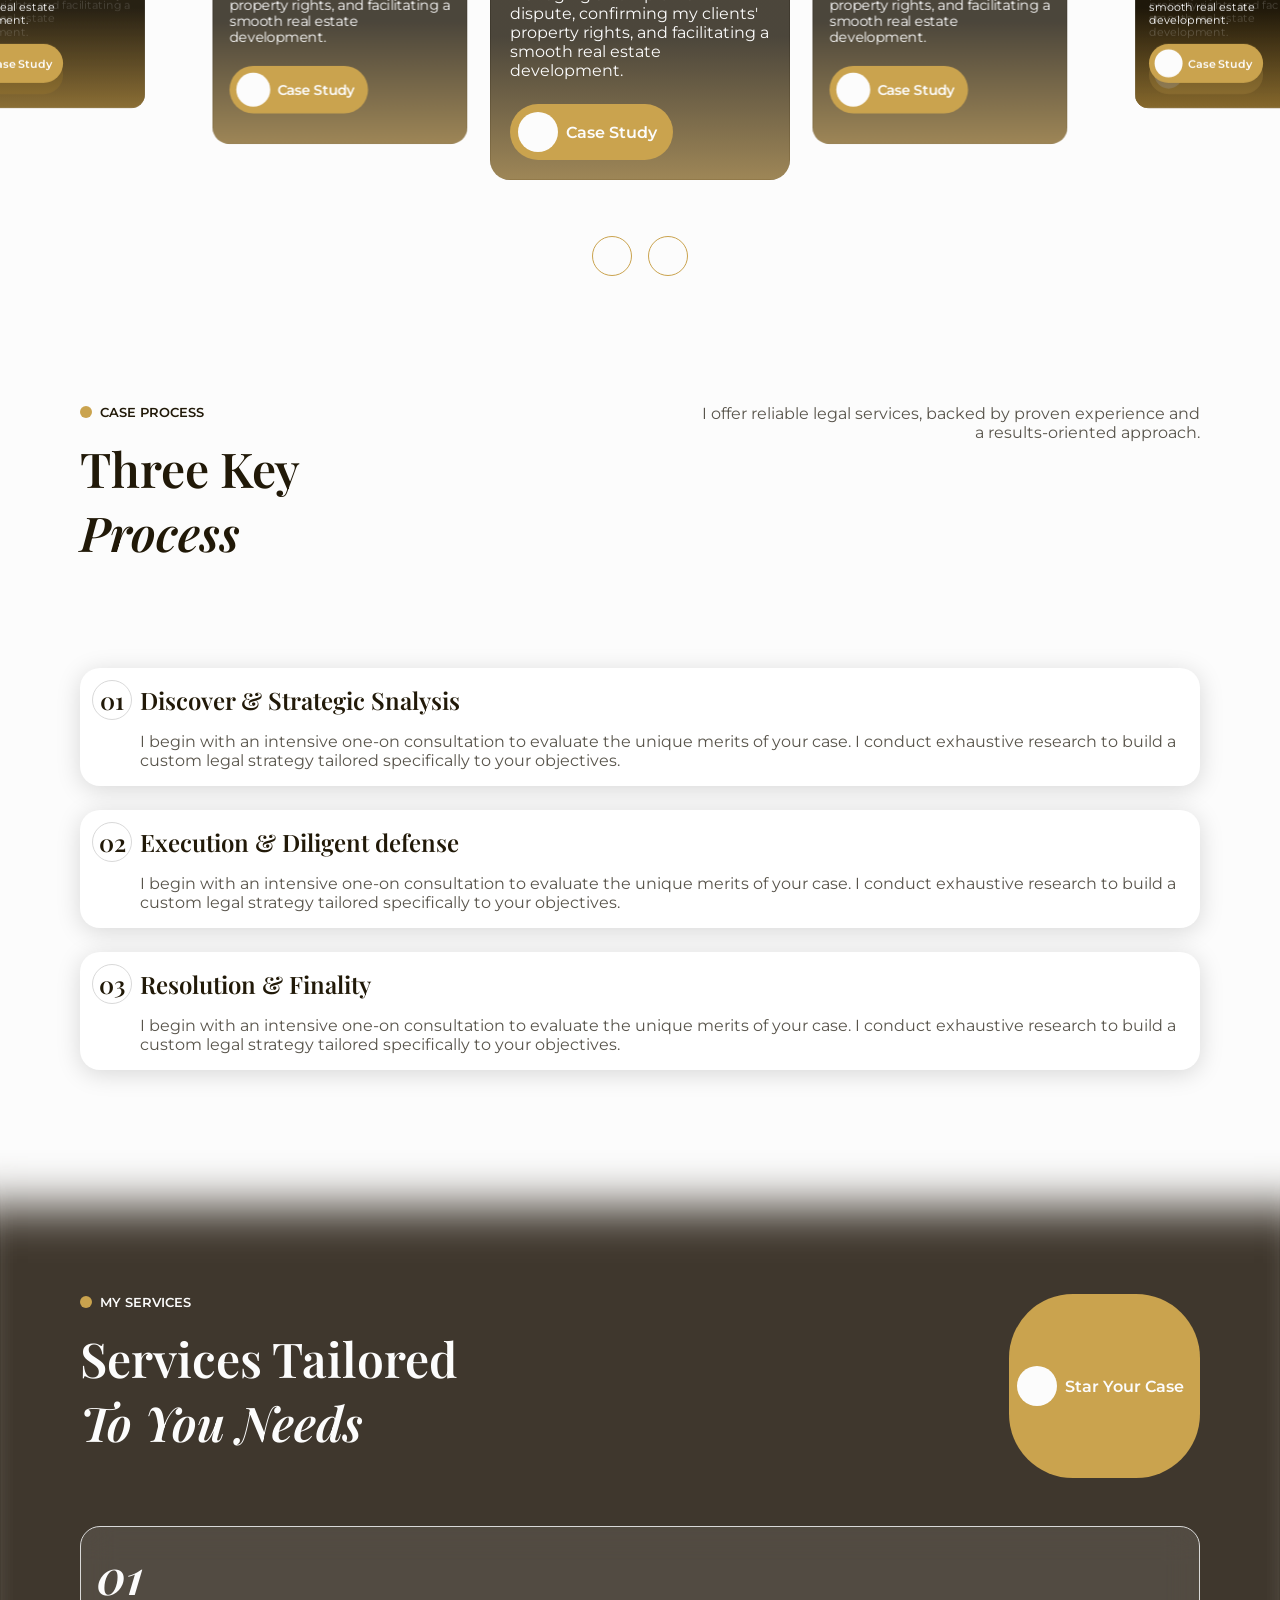
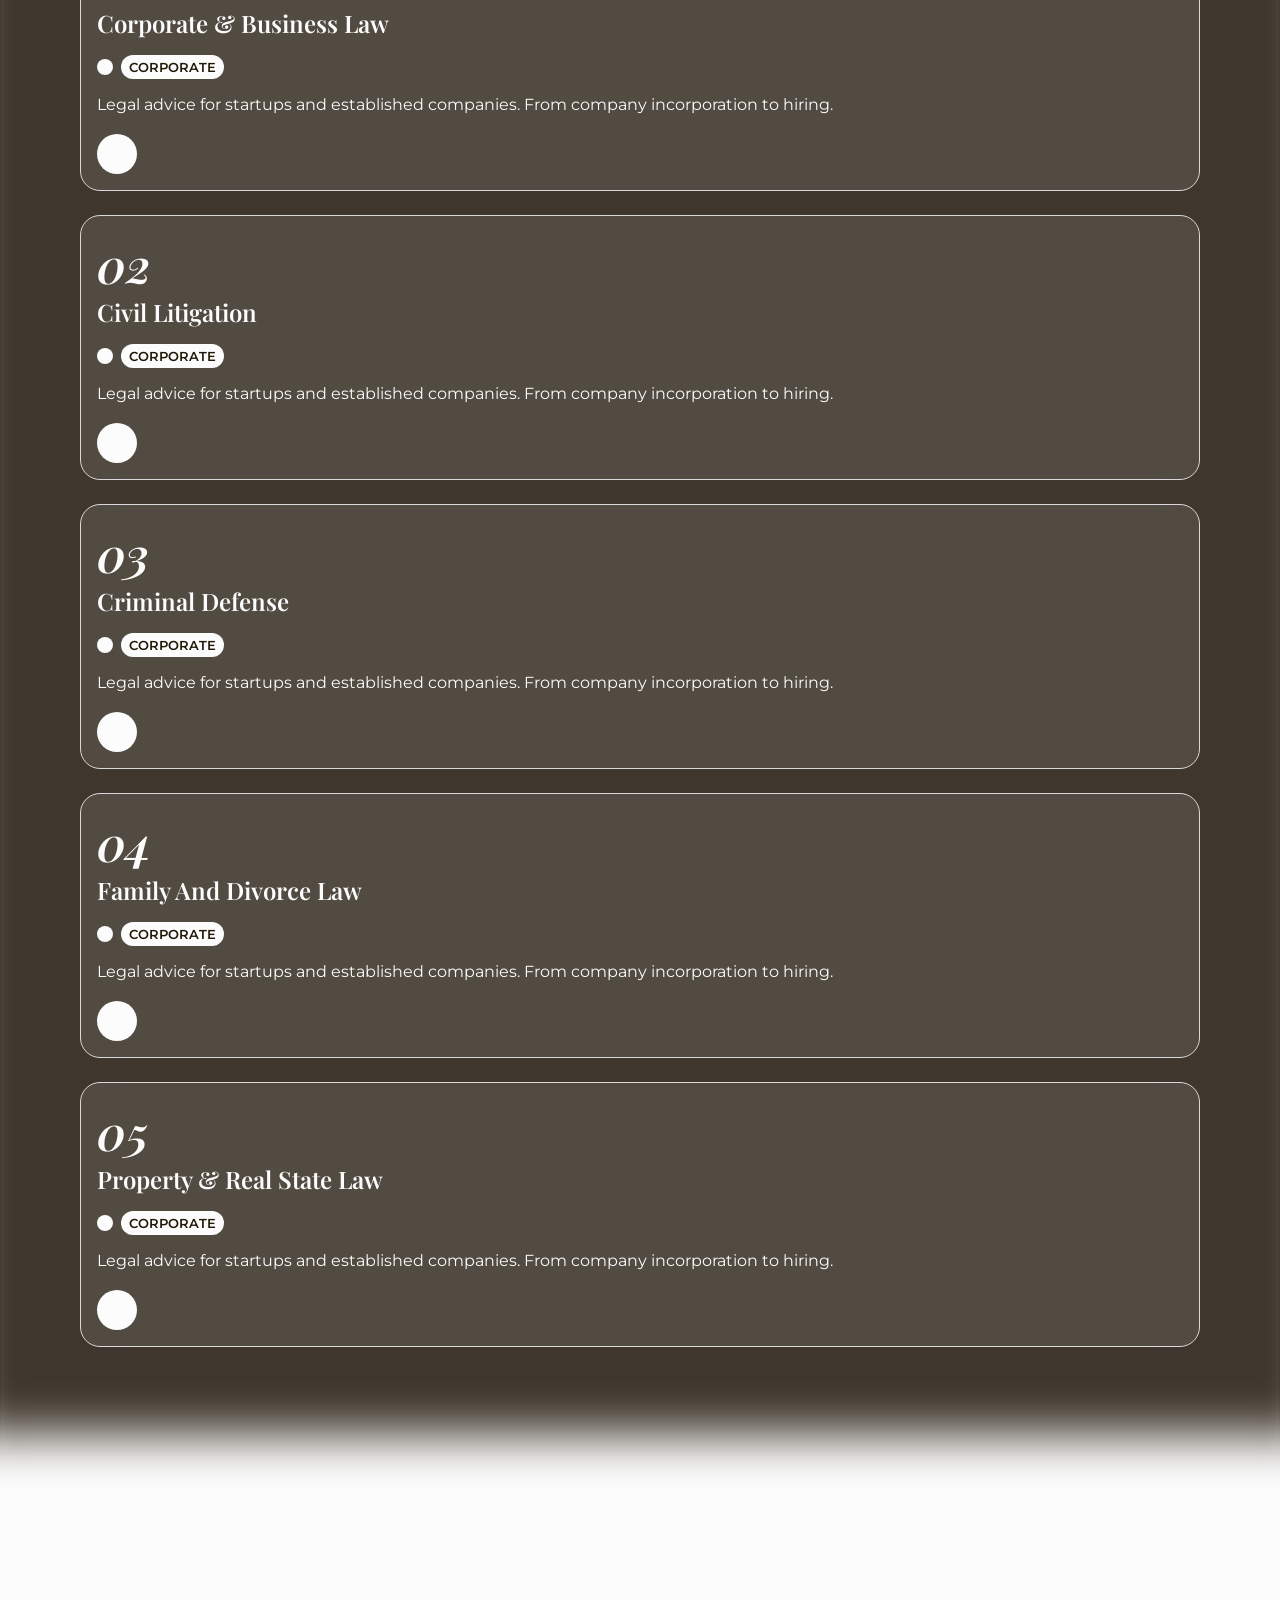
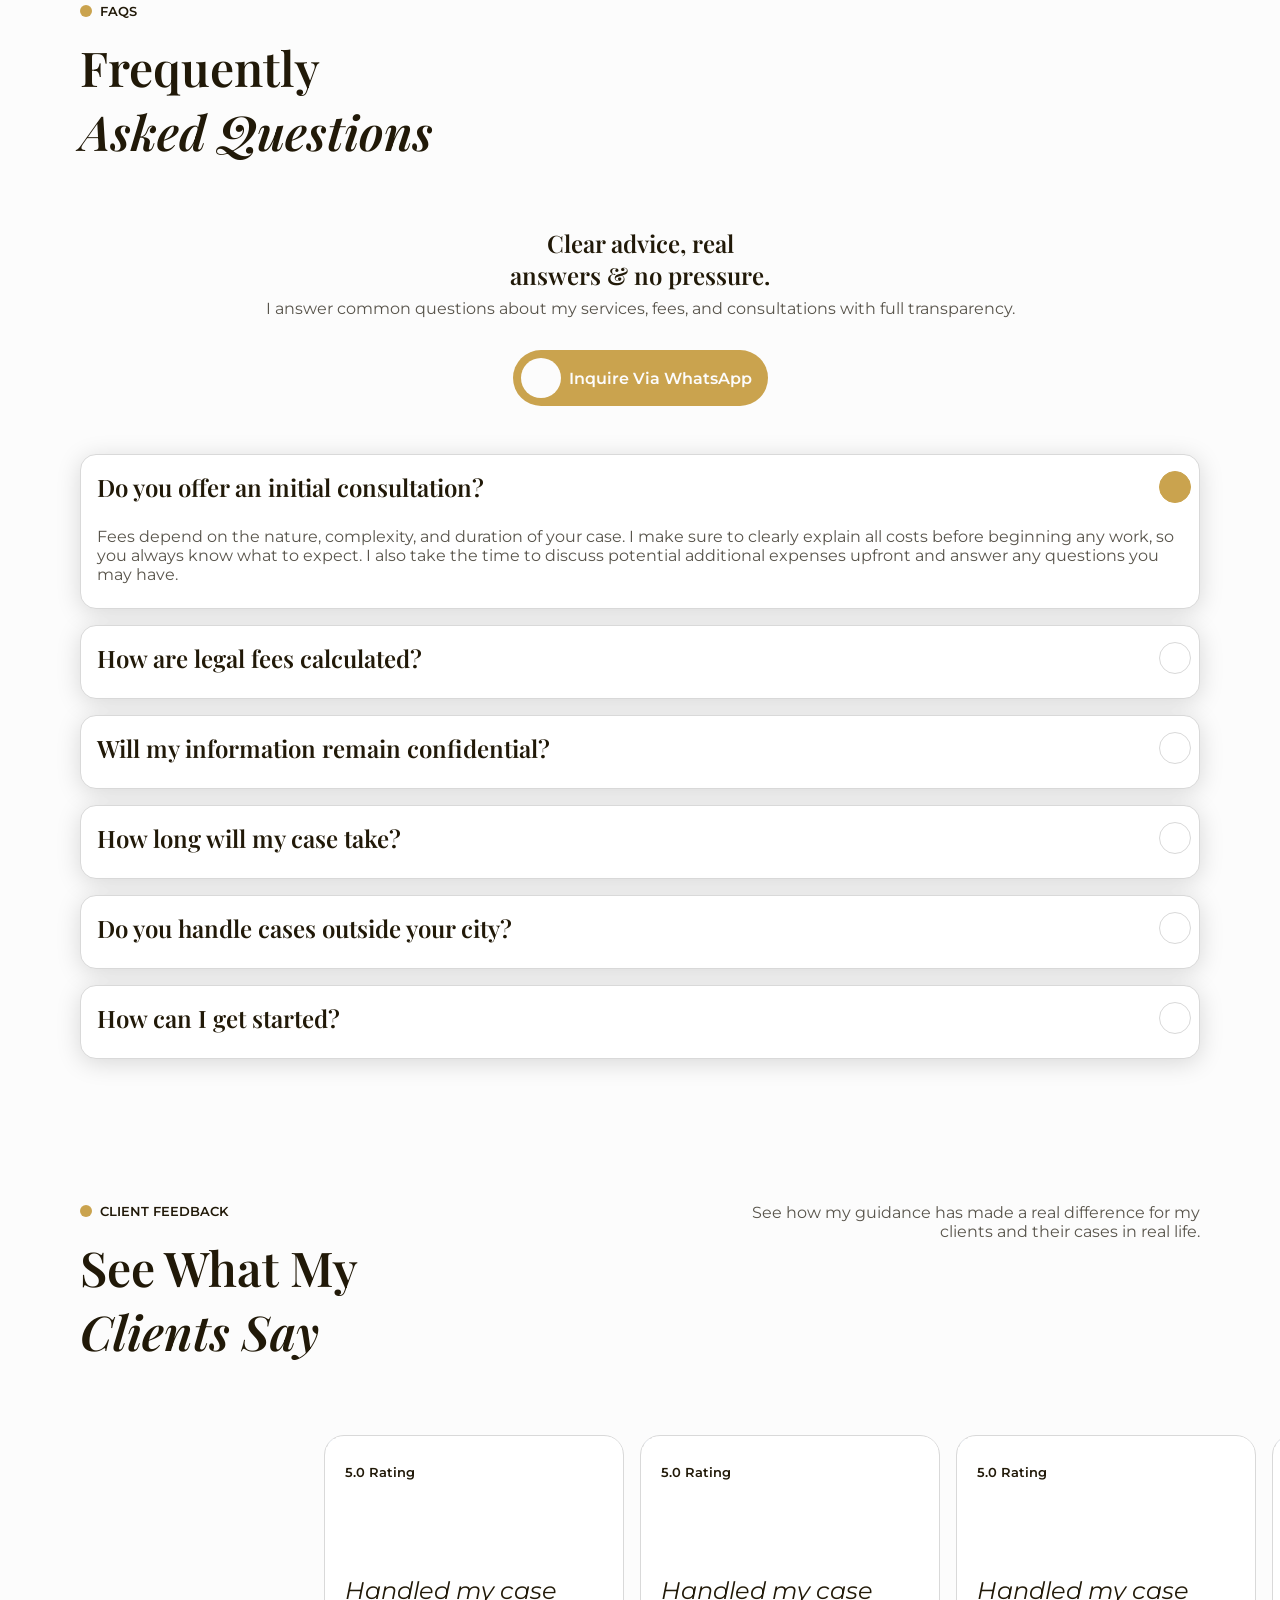
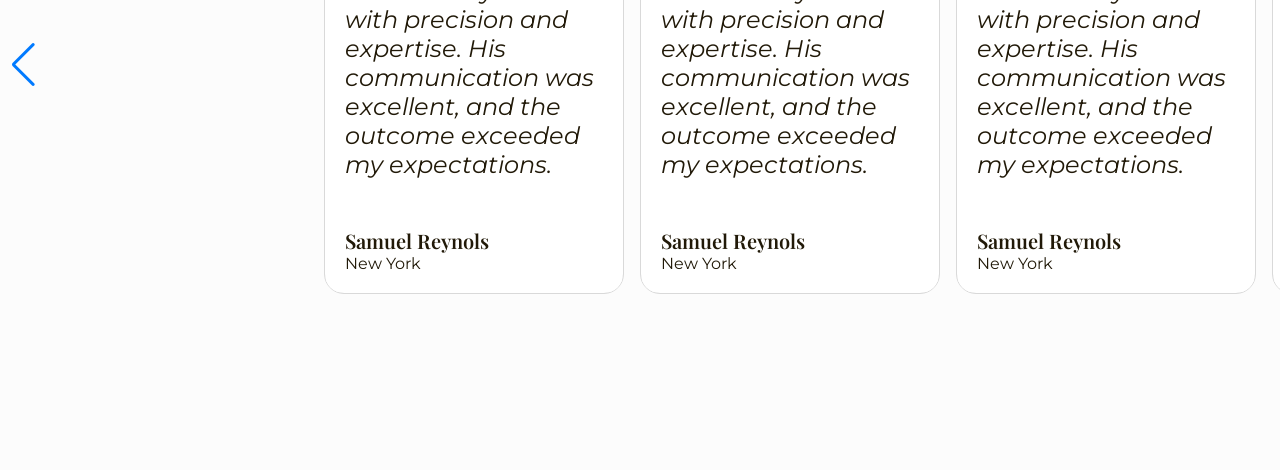
==== commit e4dc6ba9: "HTML for Clients Section, completed" ====
--- a/index.html
+++ b/index.html
@@ -628,7 +628,126 @@
 
 			<!--==================== CLIENTS SECTION ====================-->
 			<section class="clients section">
-
+				<div class="clients__container grid">
+					<div class="section__header container">
+						<div>
+							<span class="section__subtitle">
+								<div></div>
+								CLIENT FEEDBACK
+							</span>
+
+							<h2 class="section__title">
+								See What My <br> 
+								<span>Clients Say</span>
+							</h2>
+						</div>
+
+						<p class="section__description">
+							See how my guidance has made a real difference for my clients and their
+							cases in real life.
+						</p>
+					</div><!-- /.section__header -->
+
+					<div class="clients__swiper swiper">
+						<div class="swiper-wrapper">
+							<article class="clients__card swiper-slide">
+								<img src="assets/img/clients-img.png" alt="" class="clients__img">
+								<div class="clients__gradient"></div>
+
+								<div class="clients__rating">
+									<div class="clients__starts">
+										<i class="ri-star-fill"></i>
+										<i class="ri-star-fill"></i>
+										<i class="ri-star-fill"></i>
+										<i class="ri-star-fill"></i>
+										<i class="ri-star-fill"></i>
+									</div><!-- /.clients__starts -->
+
+									<span class="clients__point">5.0 Rating</span>
+								</div><!-- /.clients__rating -->
+
+								<p class="clients__description">
+									Handled my case with precision and expertise. His communication was
+									excellent, and the outcome exceeded my expectations.
+								</p>
+
+								<div class="clients__info">
+									<h3 class="clients__name">Samuel Reynols</h3>
+									<p class="clients__city">New York</p>
+								</div>
+
+								<i class="ri-double-quotes-r clients__quote"></i>
+							</article>
+							
+							<article class="clients__card swiper-slide">
+								<img src="assets/img/clients-img.png" alt="" class="clients__img">
+								<div class="clients__gradient"></div>
+
+								<div class="clients__rating">
+									<div class="clients__starts">
+										<i class="ri-star-fill"></i>
+										<i class="ri-star-fill"></i>
+										<i class="ri-star-fill"></i>
+										<i class="ri-star-fill"></i>
+										<i class="ri-star-fill"></i>
+									</div><!-- /.clients__starts -->
+
+									<span class="clients__point">5.0 Rating</span>
+								</div><!-- /.clients__rating -->
+
+								<p class="clients__description">
+									Handled my case with precision and expertise. His communication was
+									excellent, and the outcome exceeded my expectations.
+								</p>
+
+								<div class="clients__info">
+									<h3 class="clients__name">Samuel Reynols</h3>
+									<p class="clients__city">New York</p>
+								</div>
+
+								<i class="ri-double-quotes-r clients__quote"></i>
+							</article>
+
+							<article class="clients__card swiper-slide">
+								<img src="assets/img/clients-img.png" alt="" class="clients__img">
+								<div class="clients__gradient"></div>
+
+								<div class="clients__rating">
+									<div class="clients__starts">
+										<i class="ri-star-fill"></i>
+										<i class="ri-star-fill"></i>
+										<i class="ri-star-fill"></i>
+										<i class="ri-star-fill"></i>
+										<i class="ri-star-fill"></i>
+									</div><!-- /.clients__starts -->
+
+									<span class="clients__point">5.0 Rating</span>
+								</div><!-- /.clients__rating -->
+
+								<p class="clients__description">
+									Handled my case with precision and expertise. His communication was
+									excellent, and the outcome exceeded my expectations.
+								</p>
+
+								<div class="clients__info">
+									<h3 class="clients__name">Samuel Reynols</h3>
+									<p class="clients__city">New York</p>
+								</div>
+
+								<i class="ri-double-quotes-r clients__quote"></i>
+							</article>
+						</div><!-- /.swiper__wrapper -->
+
+						<!-- Navigation Buttons -->
+						<div class="swiper-button-prev">
+							<i class="ri-arrow-left-s-line"></i>
+						</div>
+
+						<div class="swiper-button-next">
+							<i class="ri-arrow-right-s-line"></i>
+						</div>
+					</div><!-- /.clients__swiper -->
+				</div><!-- /.clients__container -->
 			</section>
 
 			<!--==================== CONTACT SECTION ====================-->
--- a/assets/css/styles.css
+++ b/assets/css/styles.css
@@ -1211,7 +1211,109 @@
 }
 
 /*=============== CLIENTS SECTION ===============*/
-
+.clients__container {
+	position: relative;
+	row-gap: 3rem;
+}
+
+.clients__card {
+	position: relative;
+	width: 300px;
+	border-radius: 1.25rem;
+	padding: 1.25rem;
+	overflow: hidden;
+	border: 1px solid var(--gray-color);
+	display: grid;
+	grid-template-rows: 1fr auto;
+}
+
+.clients__img, 
+.clients__gradient {
+	position: absolute;
+	top: 0;
+	left: 0;
+	width: 100%;
+	height: 100%;
+}
+
+.clients__img {
+	object-fit: cover;
+	object-position: center;
+	z-index: 1;
+}
+
+.clients__gradient {
+	background-color: hsl(35, 50%, 100%);
+	z-index: 5;
+	transition: background-color 0.4s;
+}
+
+.clients__rating {
+	position: relative;
+	z-index: 10;
+	display: grid;
+	row-gap: 0.5rem;
+	align-self: flex-start;
+}
+
+.clients__starts {
+	display: flex;
+	align-items: center;
+	column-gap: 0.25rem;
+	color: var(--first-color);
+	font-size: 1rem;
+}
+
+.clients__point {
+	font-size: var(--smaller-font-size);
+	font-weight: var(--font-semi-bold);
+	color: var(--title-color);
+	transition: color 0.4s;
+}
+
+.clients__description {
+	position: relative;
+	z-index: 10;
+	color: var(--title-color);
+	font-size: var(--h2-font-size);
+	font-style: var(--font-italic);
+	margin-block: 6rem 3rem;
+	transition: color 0.4s;
+	align-self: flex-end;
+}
+
+.clients__info {
+	position: relative;
+	z-index: 10;
+	color: var(--title-color);
+	align-self: flex-end;
+}
+
+.clients__info {
+	position: relative;
+	z-index: 10;
+	color: var(--title-color);
+	align-self: flex-end;
+}
+
+.clients__name {
+	font-size: var(--h3-font-size);
+	color: var(--title-color);
+	transition: color 0.4s;
+}
+
+.clients__city {
+	transition: color 0.4s;
+}
+
+.clients__quote {
+	position: absolute;
+	right: 1rem;
+	bottom: 1rem;
+	font-size: 6.5rem;
+	color: var(--white-color);
+	z-index: 10;
+}
 
 /* Swiper class */
 
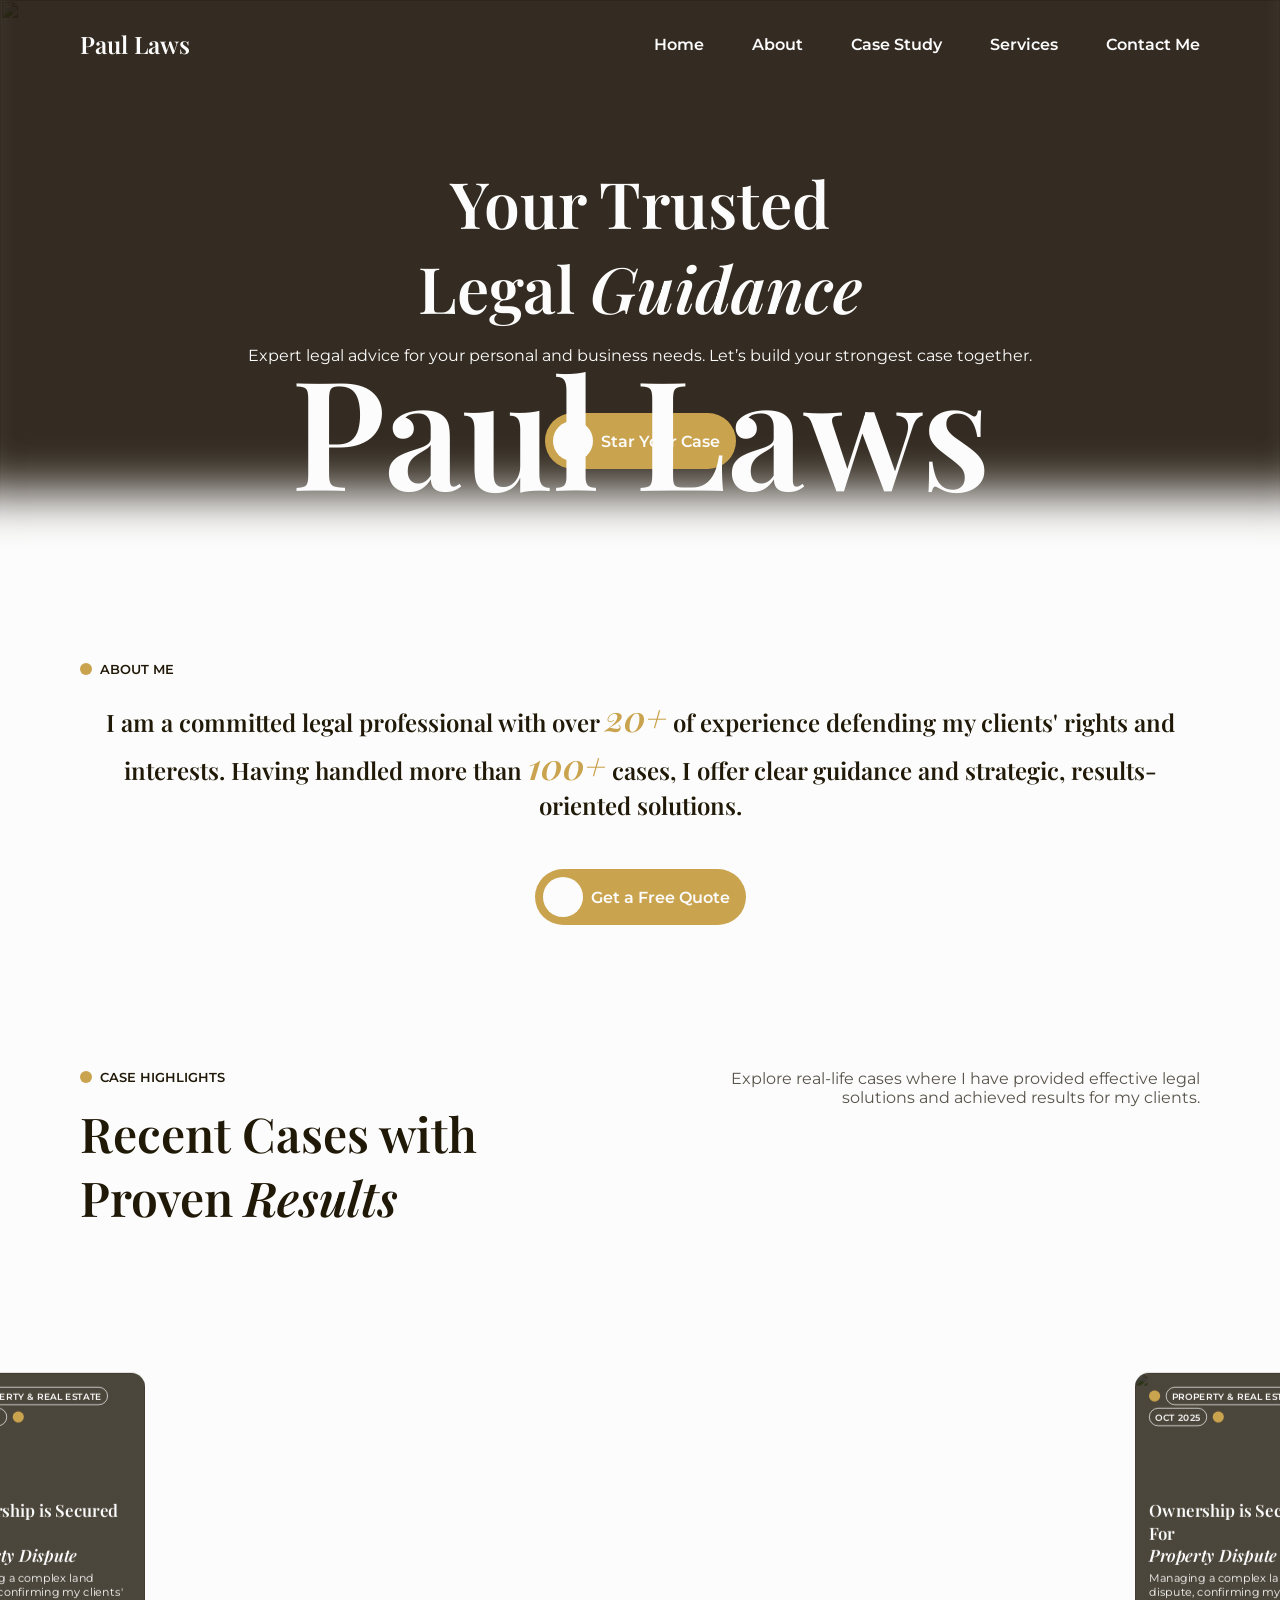
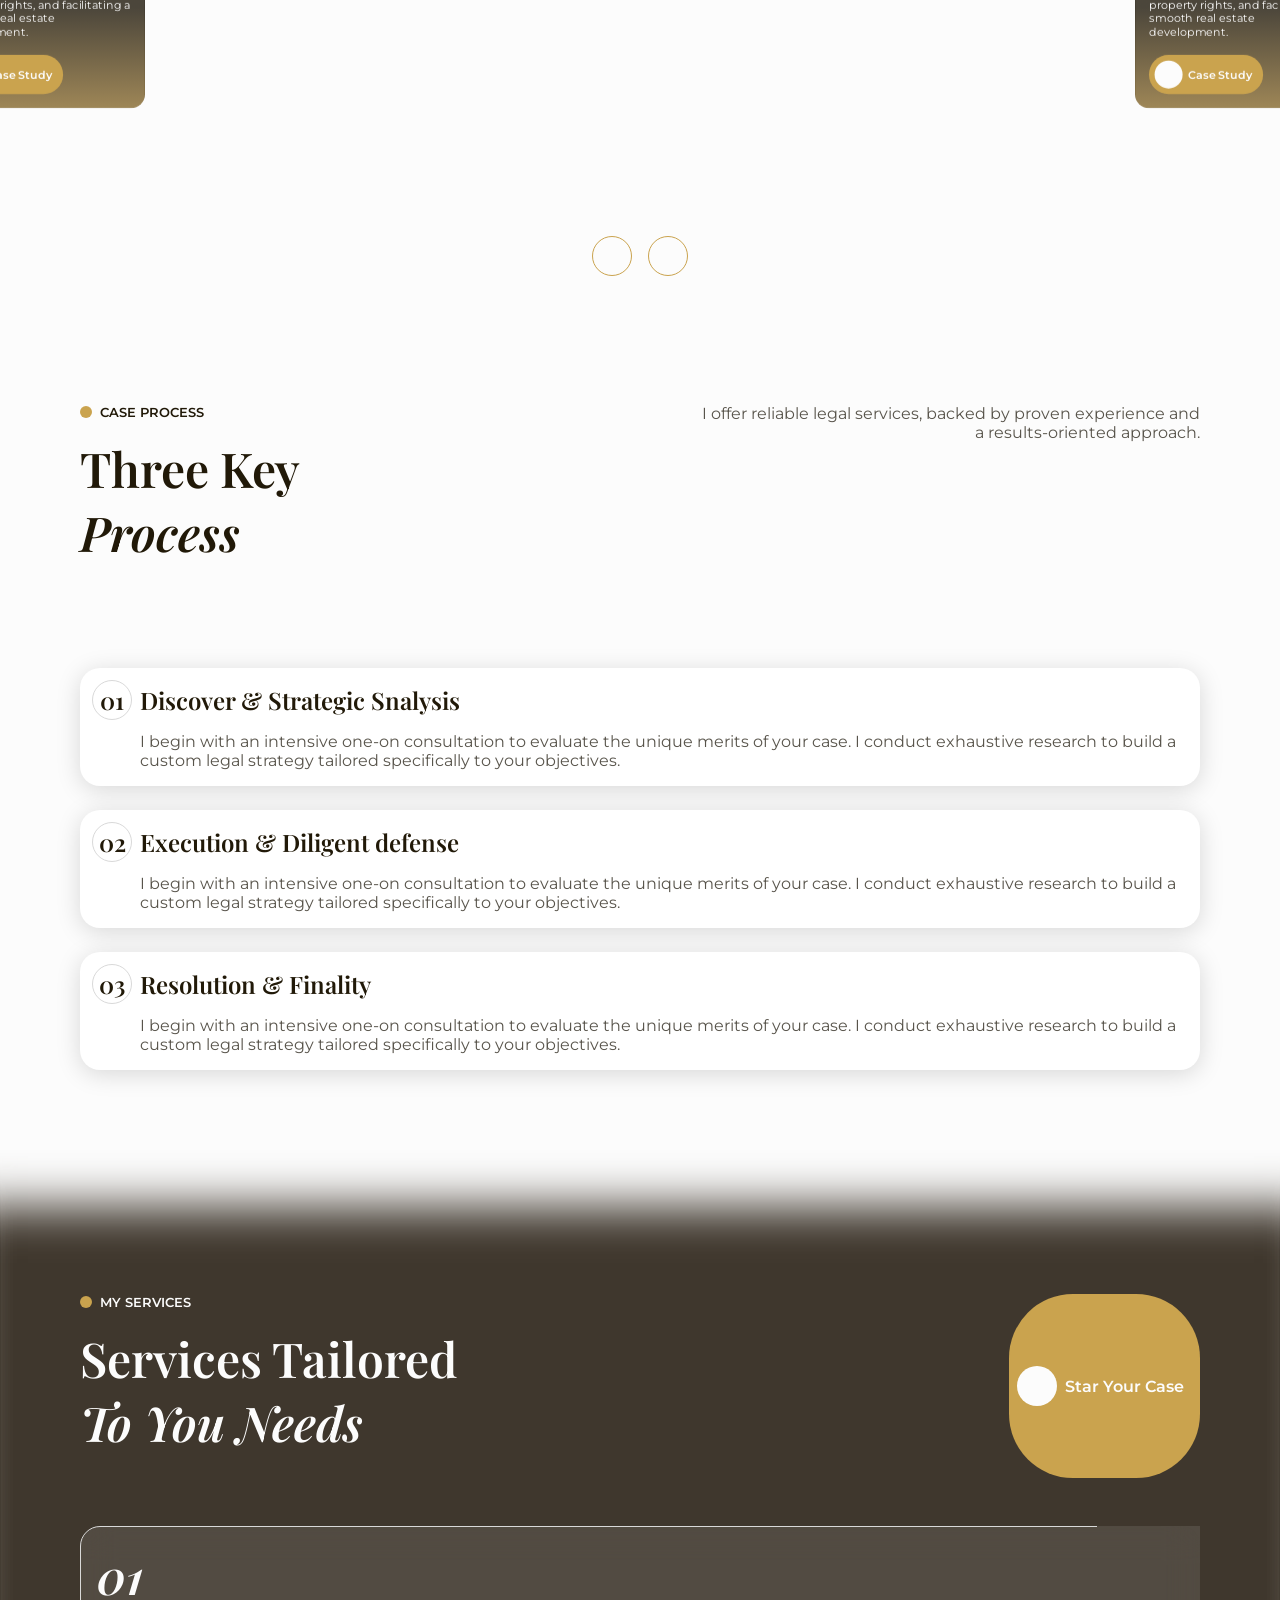
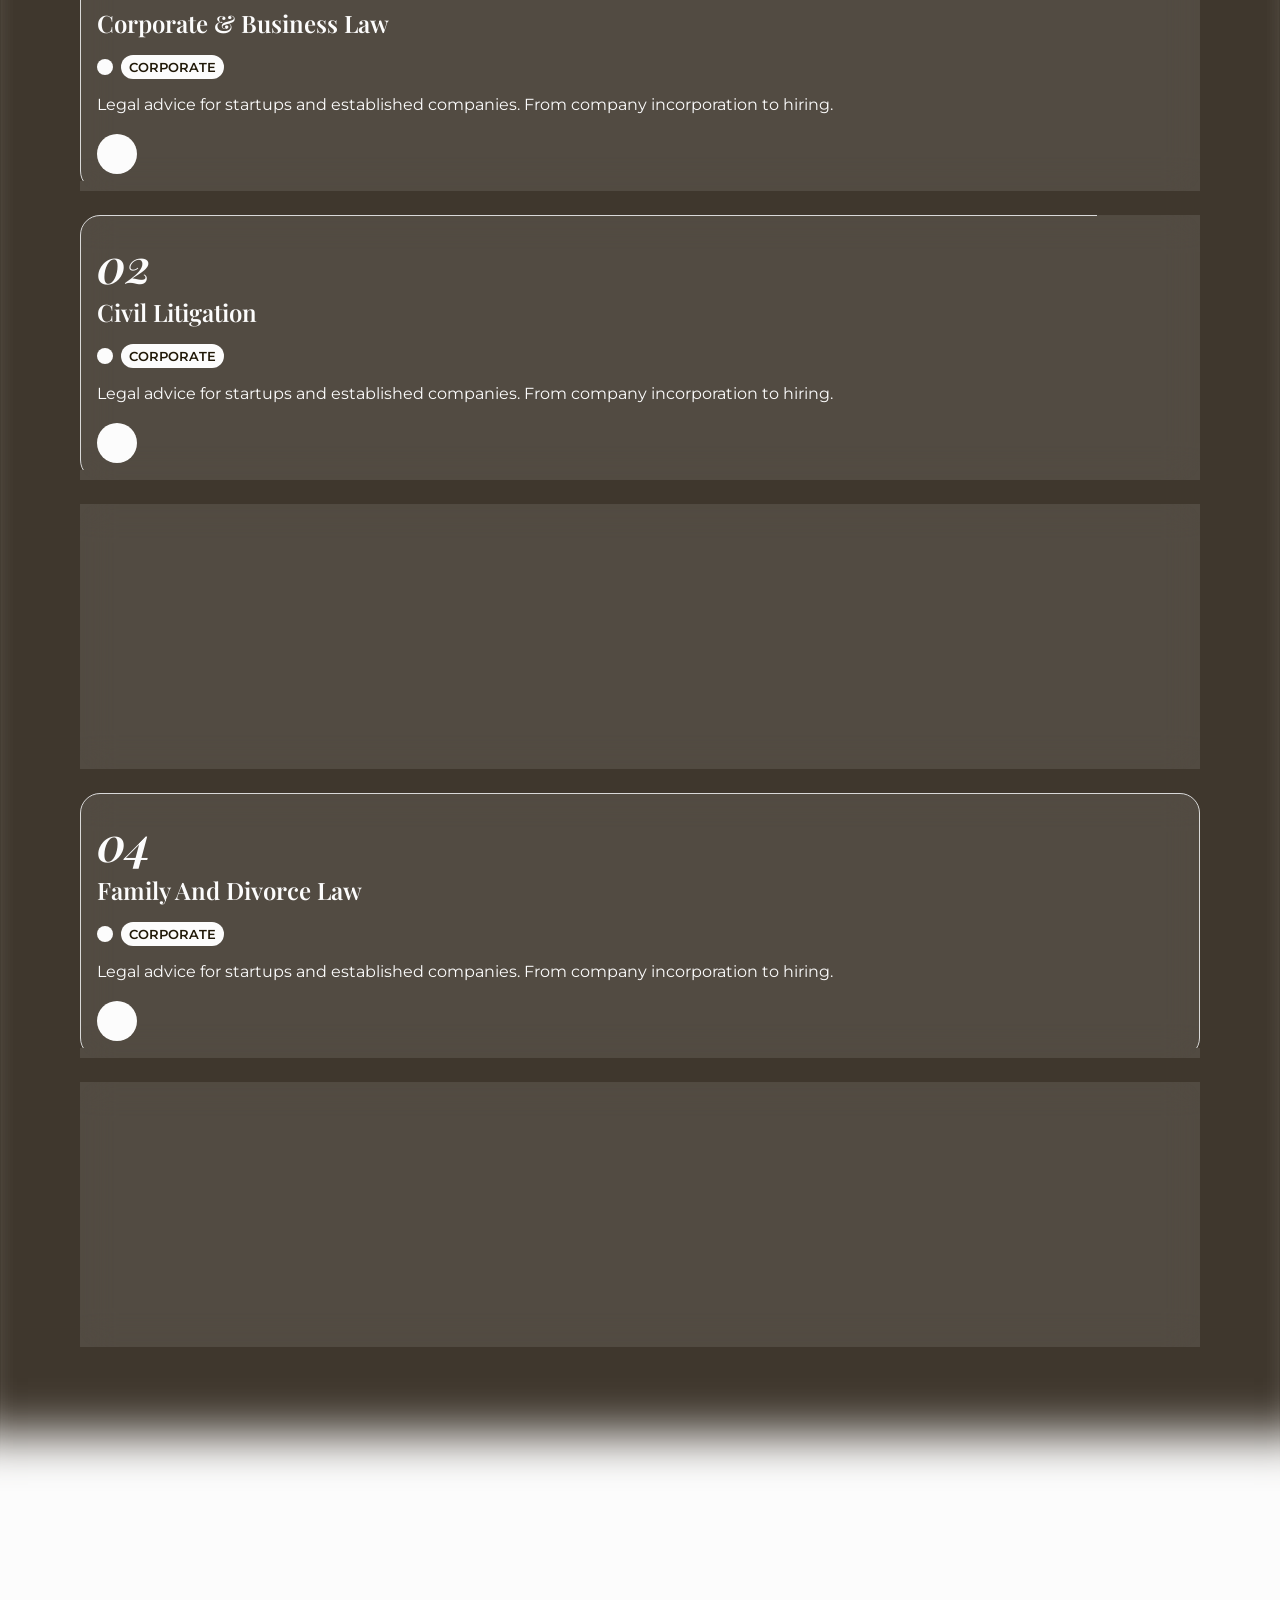
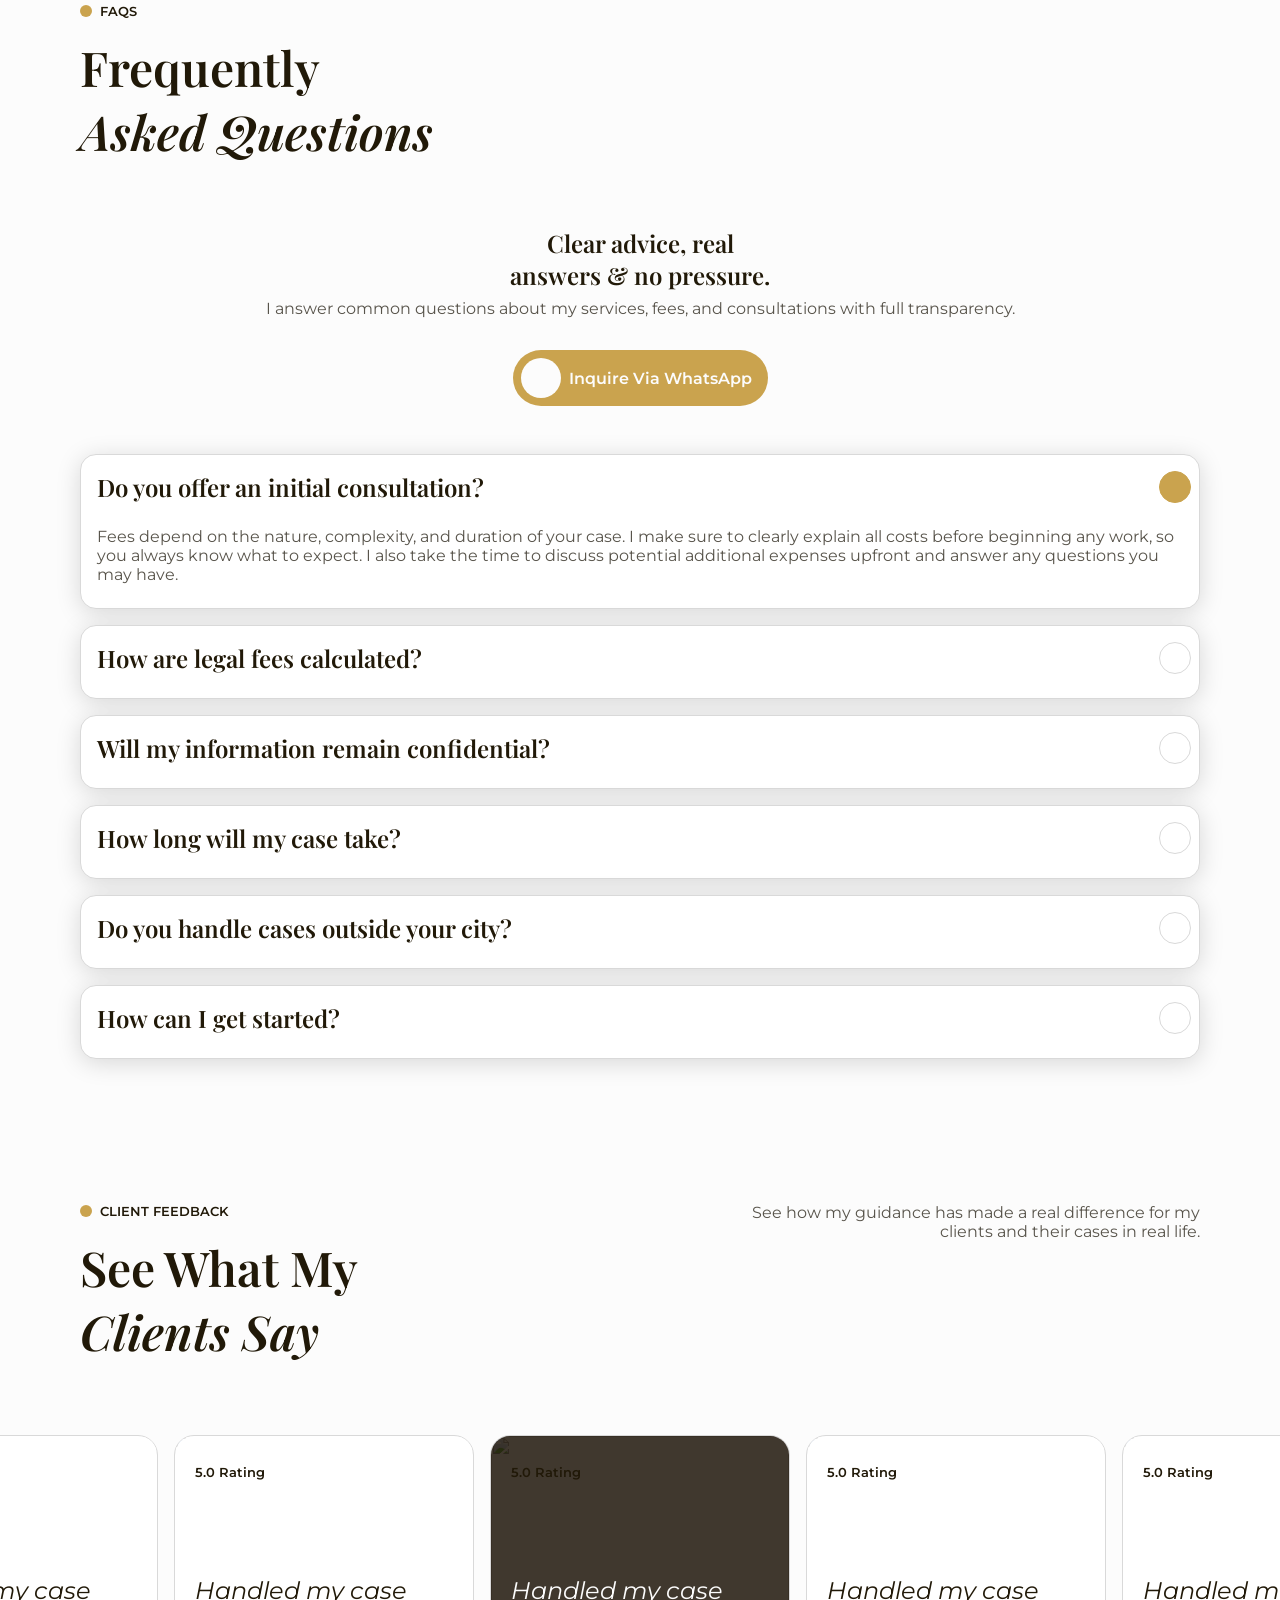
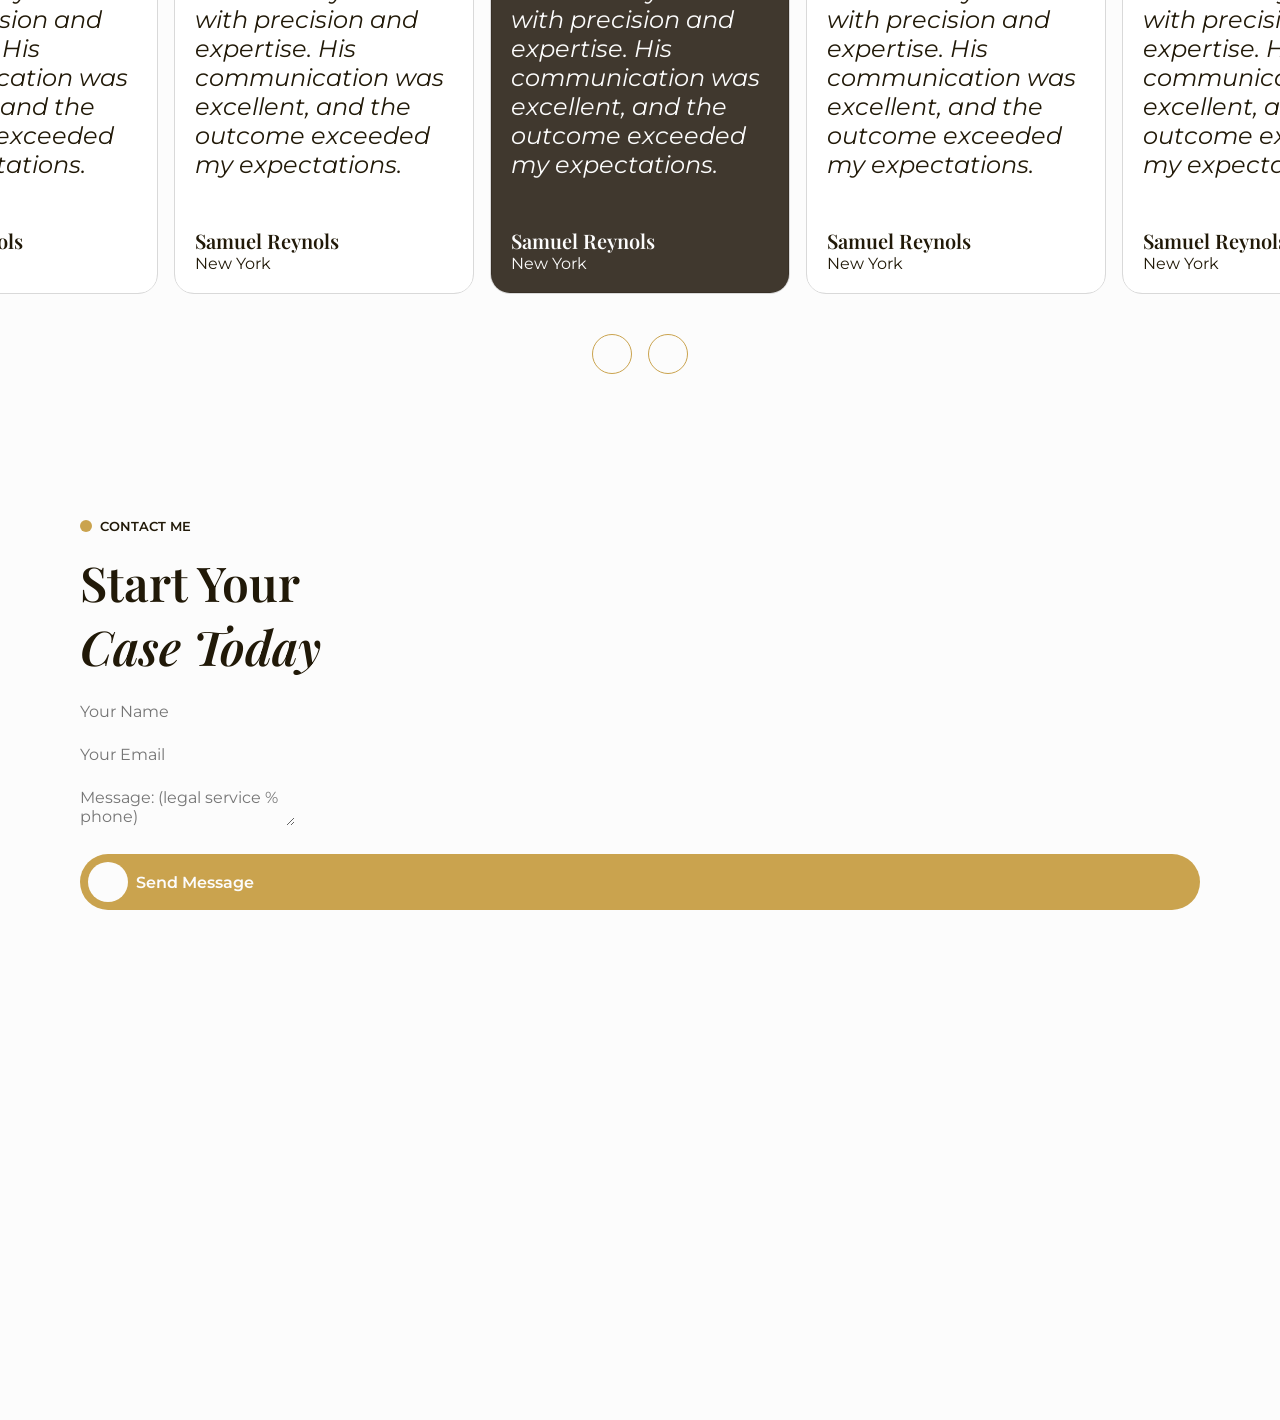
==== commit 116dbc47: "HTML for Contact Section, completed" ====
--- a/index.html
+++ b/index.html
@@ -752,7 +752,63 @@
 
 			<!--==================== CONTACT SECTION ====================-->
 			<section class="contact section" id="contact">
-
+				<div class="section__header container">
+					<div>
+						<span class="section__subtitle">
+							<div></div>
+							CONTACT ME
+						</span>
+
+						<h2 class="section__title">
+							Start Your <br>
+							<span>Case Today</span>
+						</h2>
+					</div>
+				</div><!-- /.section__header -->
+
+				<div class="contact__container container grid">
+					<form action="" class="contact__form grid" id="contact-form">
+						<div class="contact__group">
+							<input type="text" name="user_name" required autocomplete="name" 
+								   placeholder="Your Name" class="contact__input" id="name">
+							<label for="name" class="contact__label"></label>
+						</div><!-- /.contact__group -->
+
+						<div class="contact__group">
+							<input type="email" name="user_email" required autocomplete="email" 
+								   placeholder="Your Email" class="contact__input" id="email">
+							<label for="" class="contact__label"></label>
+						</div><!-- /.contact__group -->
+
+						<div class="contact__group">
+							<textarea name="user_message" id="message" required 
+							          placeholder="Message: (legal service % phone)" 
+							          class="contact__input contact__area"></textarea>
+							<label for="message" class="contact__label"></label>
+						</div><!-- /.contact__group -->
+
+						<button type="submit" class="contact__button button">
+							<div>
+								<i class="ri-arrow-right-up-long-line"></i>
+							</div>
+
+							<span>Send Message</span>
+						</button>
+					</form>
+
+					<div class="contact__map">
+						<iframe src="https://www.google.com/maps/embed?pb=!1m18!1m12!1m3!1d800.7228525014788!2d-68.12339954062422!3d-16.498949133540684!2m3!1f0!2f0!3f0!3m2!1i1024!2i768!4f13.1!3m3!1m2!1s0x915f2068e75dfcdf%3A0x47cd5f92f5a1c6b9!2sChifa%20Love%20City!5e1!3m2!1ses-419!2sbo!4v1793763275181!5m2!1ses-419!2sbo" 
+						        width="600" 
+								height="450" 
+								style="border:0;" 
+								allowfullscreen="" 
+								loading="lazy" 
+								referrerpolicy="strict-origin-when-cross-origin">
+						</iframe>
+					</div><!-- /.contact__map -->
+
+
+				</div><!-- /.contact__container -->
 			</section>
 		</main>
 
--- a/assets/css/styles.css
+++ b/assets/css/styles.css
@@ -1316,9 +1316,54 @@
 }
 
 /* Swiper class */
-
+.clients__swiper {
+	width: 100%;
+	height: 100%;
+	padding-bottom: 5rem;
+}
+
+.clients .swiper-button-prev::after, 
+.clients .swiper-button-next::after {
+	content: '';
+}
+
+.clients :is(.swiper-button-prev, .swiper-button-next) {
+	top: initial;
+	left: initial;
+	bottom: 0;
+	margin: initial;
+	width: 40px;
+	height: 40px;
+	background-color: var(--body-color);
+	border: 1px solid var(--first-color);
+	border-radius: 2rem;
+	color: var(--first-color);
+	font-size: 2rem;
+	transition: background-color 0.4s, color 0.4s;
+}
+
+.clients :is(.swiper-button-prev:hover, .swiper-button-next:hover) {
+	background-color: var(--first-color);
+	color: var(--white-color);
+}
+
+.clients .swiper-button-prev {
+	left: calc(50% - 3rem);
+}
+
+.clients .swiper-button-next {
+	right: calc(50% - 3rem);
+}
 
 /* Swiper card active */
+.clients .swiper-slide-active .clients__gradient, 
+.clients .swiper-slide-duplicate-active .clients__gradient {
+	background-color: hsla(35, 50%, 8%, 0.85);
+}
+
+.clients .swiper-slide-active :is(.clients__points, .clients__description, .clients__name, .clients__city) {
+	color: var(--white-color);
+}
 
 
 /*=============== CONTACT SECTION ===============*/
